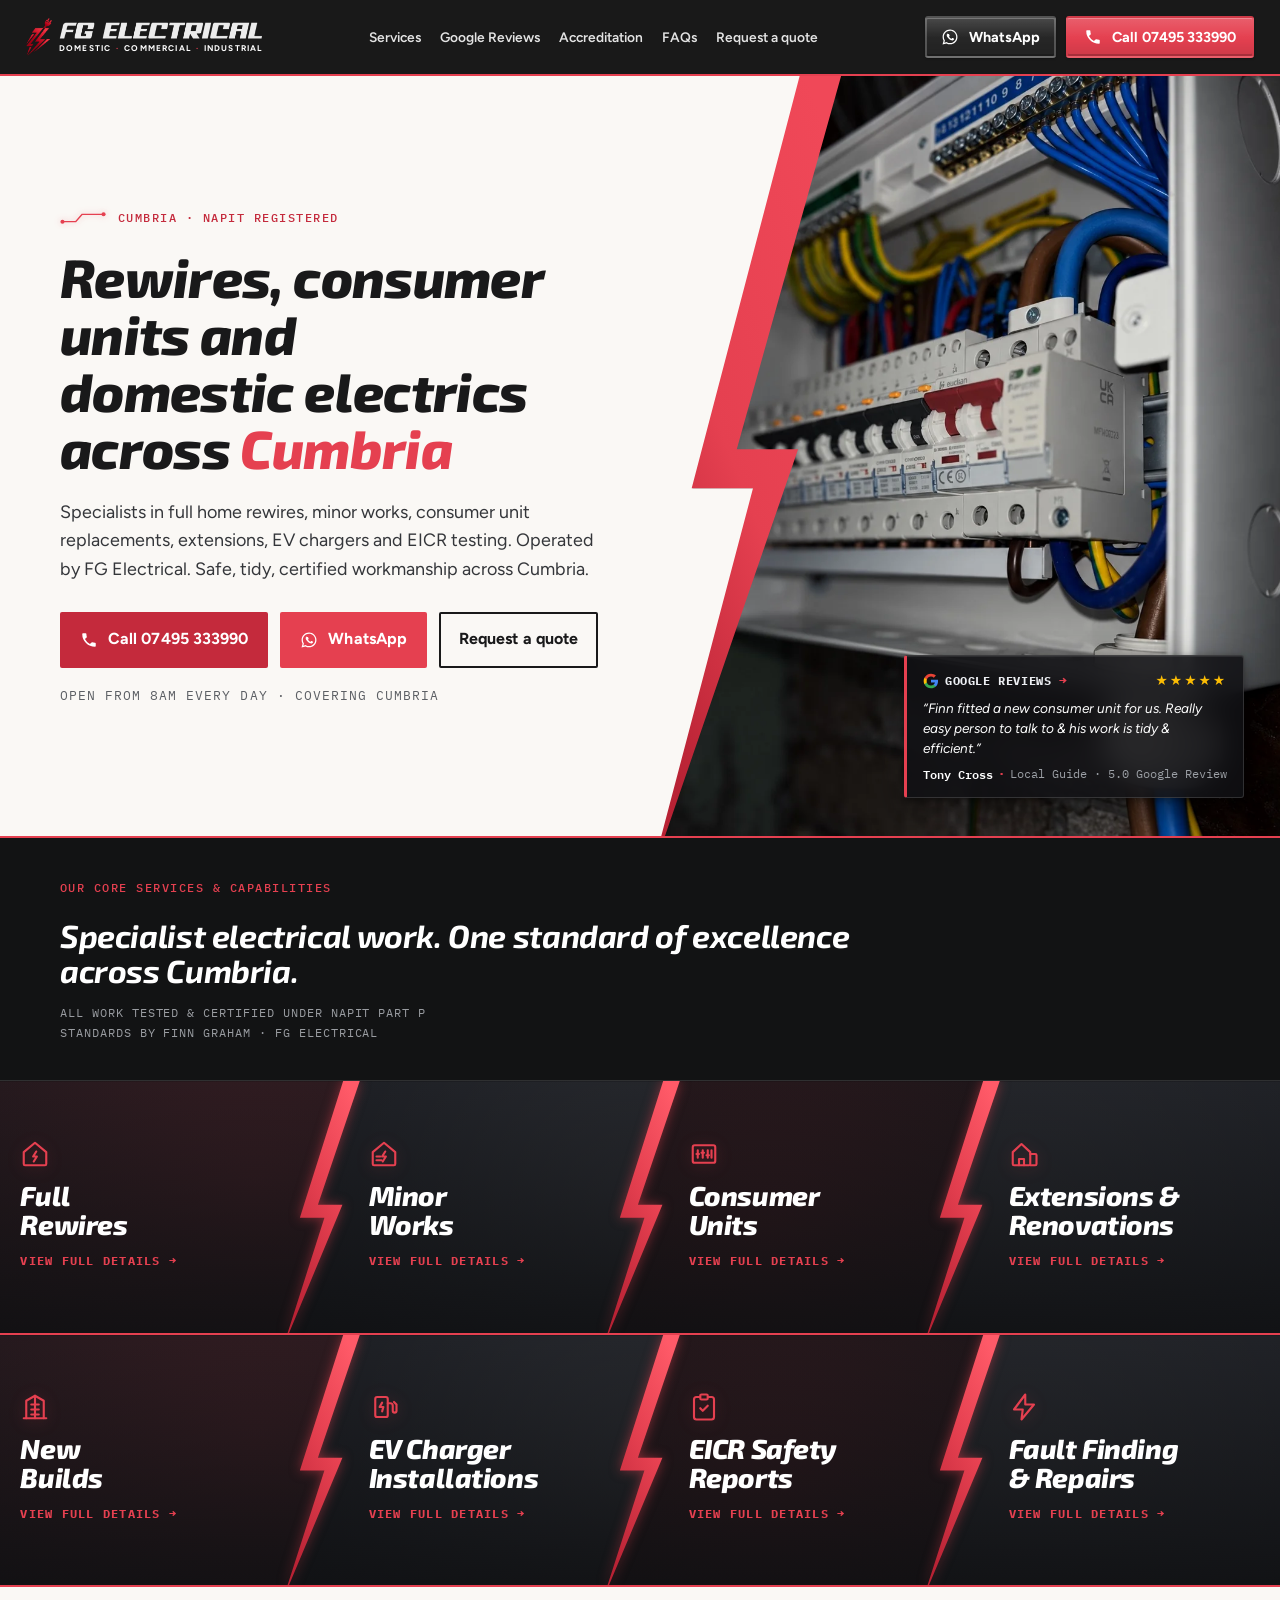
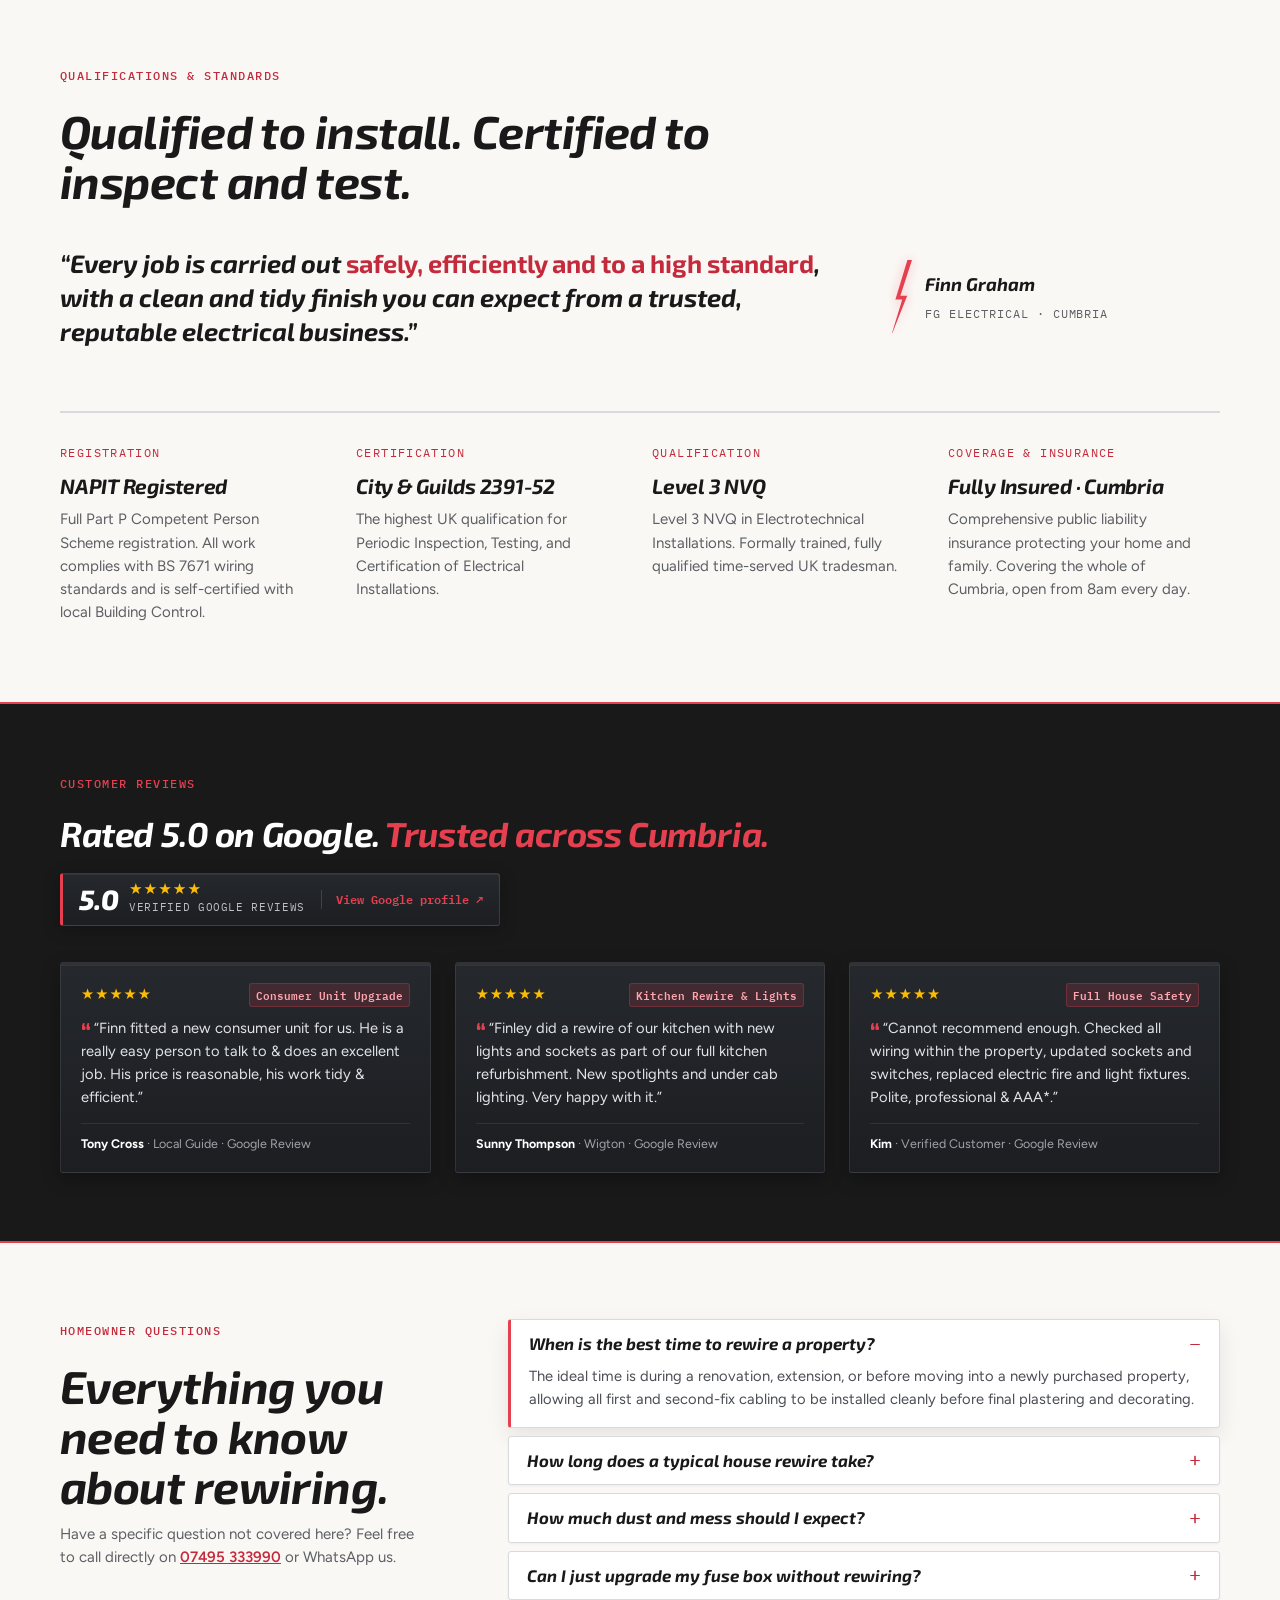
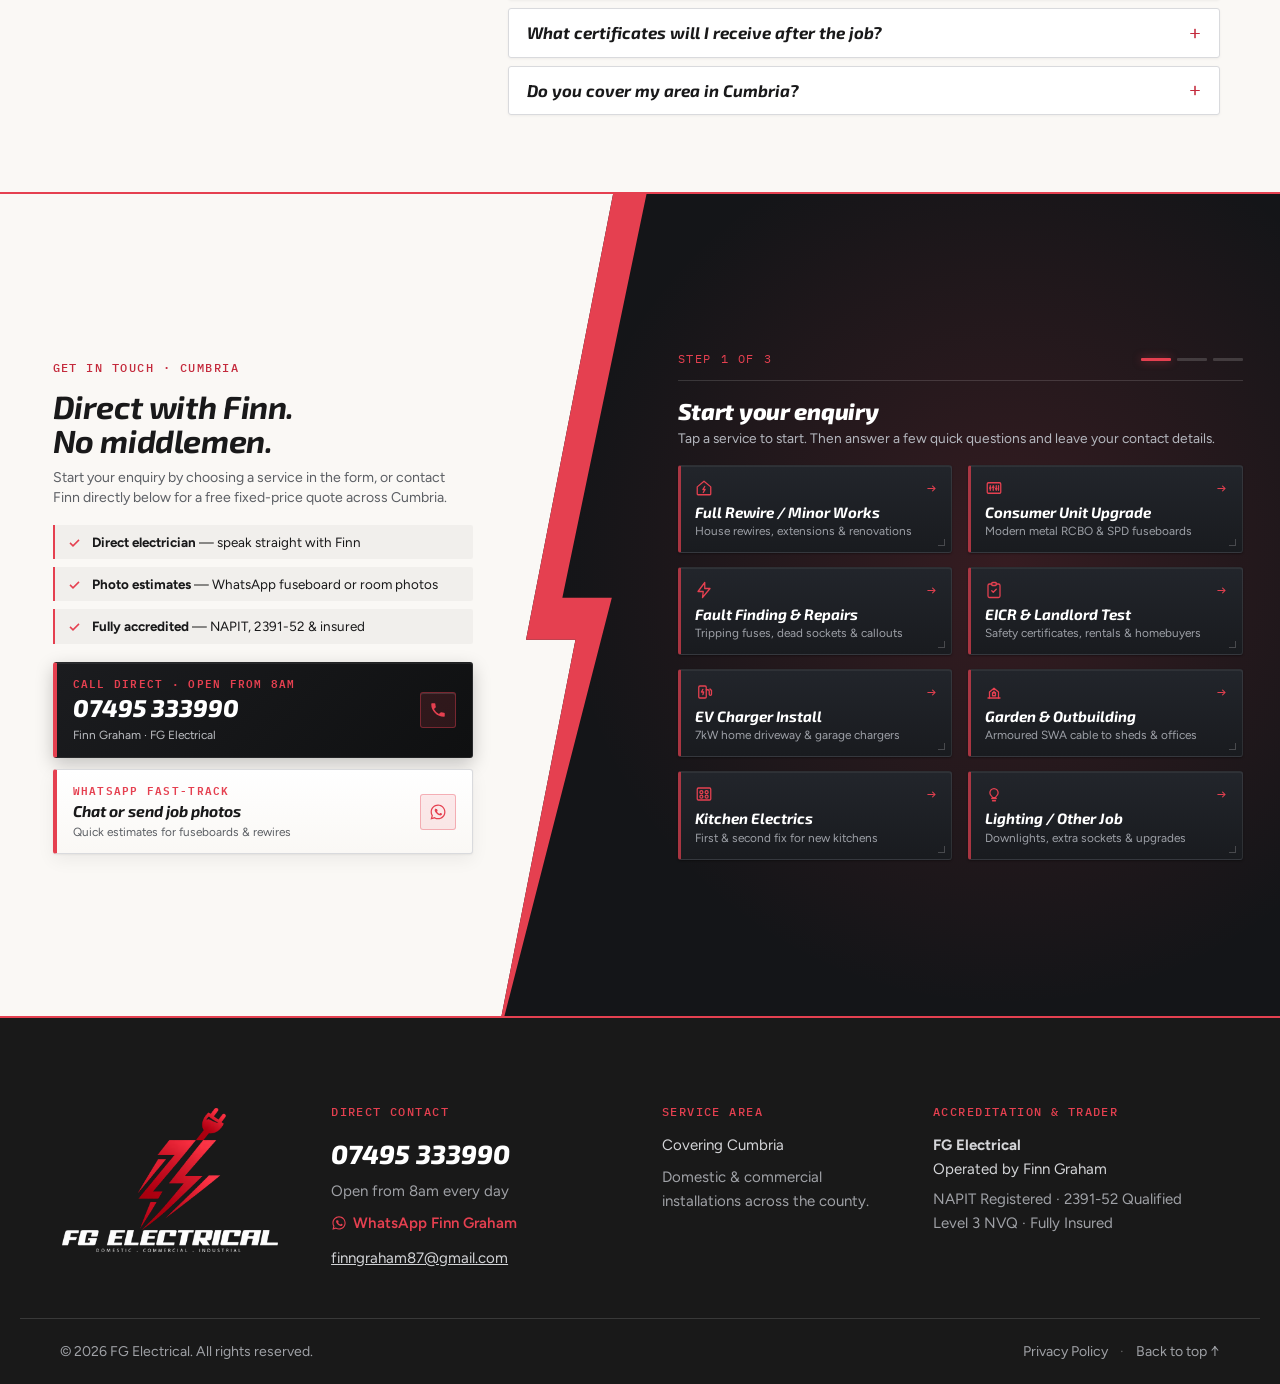
==== index.html @ 9d6f832f "Overhaul header placements: crop plug symbol dead space, fix responsive overrides, center nav, and b" ====
<!doctype html>
<html lang="en-GB">
<head>
  <meta charset="utf-8">
  <meta name="viewport" content="width=device-width, initial-scale=1">
  <title>Cumbria Rewires | Specialist Domestic Rewires & Consumer Units across Cumbria</title>
  <meta name="description" content="NAPIT registered, 2391-52 qualified rewires, consumer unit replacements, extensions, EV chargers and EICRs across Cumbria. Call 07495 333990.">
  <meta name="theme-color" content="#191919">
  <link rel="canonical" href="https://fg-electrical.co.uk/">

  <!-- Favicon -->
  <link rel="icon" type="image/svg+xml" href="assets/favicon.svg">
  <link rel="icon" type="image/png" sizes="32x32" href="assets/favicon-32x32.png">
  <link rel="apple-touch-icon" sizes="192x192" href="assets/apple-touch-icon.png">

  <!-- Open Graph / WhatsApp / Facebook -->
  <meta property="og:type" content="website">
  <meta property="og:locale" content="en_GB">
  <meta property="og:site_name" content="Cumbria Rewires · FG Electrical">
  <meta property="og:title" content="Cumbria Rewires | Specialist Domestic Rewires &amp; Consumer Units">
  <meta property="og:description" content="NAPIT registered, 2391-52 qualified rewires, consumer unit replacements, extensions, EV chargers and EICRs across Cumbria. Call 07495 333990.">
  <meta property="og:url" content="https://fg-electrical.co.uk/">
  <meta property="og:image" content="https://fg-electrical.co.uk/assets/og-preview.png">
  <meta property="og:image:width" content="1200">
  <meta property="og:image:height" content="630">
  <meta property="og:image:alt" content="FG Electrical - Cumbria Rewires &amp; Consumer Unit Specialists">

  <!-- Twitter Card -->
  <meta name="twitter:card" content="summary_large_image">
  <meta name="twitter:title" content="Cumbria Rewires | Specialist Domestic Rewires &amp; Consumer Units">
  <meta name="twitter:description" content="NAPIT registered, 2391-52 qualified rewires, consumer unit replacements, extensions, EV chargers and EICRs across Cumbria. Call 07495 333990.">
  <meta name="twitter:image" content="https://fg-electrical.co.uk/assets/og-preview.png">

  <!-- Fonts & CSS -->
  <link rel="preconnect" href="https://fonts.googleapis.com">
  <link rel="preconnect" href="https://fonts.gstatic.com" crossorigin>
  <link href="https://fonts.googleapis.com/css2?family=Exo+2:ital,wght@1,600;1,700;1,800&family=Figtree:wght@400;500;600;700&family=IBM+Plex+Mono:wght@500;600;700&display=swap" rel="stylesheet">
  <link rel="stylesheet" href="styles.css?v=prod-4">

  <!-- Structured Data (Schema.org / JSON-LD) -->
  <script type="application/ld+json">
  {
    "@context": "https://schema.org",
    "@type": "Electrician",
    "name": "FG Electrical",
    "alternateName": "Cumbria Rewires",
    "description": "Specialist domestic house rewires, consumer unit replacements, extensions, EV chargers and EICR testing across Cumbria.",
    "url": "https://fg-electrical.co.uk/",
    "logo": "https://fg-electrical.co.uk/assets/fg-electrical-mark.png",
    "image": "https://fg-electrical.co.uk/assets/og-preview.png",
    "telephone": "+447495333990",
    "email": "finngraham87@gmail.com",
    "priceRange": "££",
    "areaServed": [
      { "@type": "AdministrativeArea", "name": "Cumbria" },
      { "@type": "City", "name": "Carlisle" },
      { "@type": "City", "name": "Penrith" },
      { "@type": "City", "name": "Workington" },
      { "@type": "City", "name": "Kendal" },
      { "@type": "City", "name": "Keswick" }
    ],
    "address": {
      "@type": "PostalAddress",
      "addressRegion": "Cumbria",
      "addressCountry": "GB"
    },
    "openingHoursSpecification": [
      {
        "@type": "OpeningHoursSpecification",
        "dayOfWeek": ["Monday", "Tuesday", "Wednesday", "Thursday", "Friday", "Saturday", "Sunday"],
        "opens": "08:00",
        "closes": "20:00"
      }
    ],
    "aggregateRating": {
      "@type": "AggregateRating",
      "ratingValue": "5.0",
      "reviewCount": "12",
      "bestRating": "5",
      "worstRating": "1"
    }
  }
  </script>

  <!-- Google tag (gtag.js) - GA4 ready: uncomment and replace G-XXXXXXXXXX when ready -->
  <!--
  <script async src="https://www.googletagmanager.com/gtag/js?id=G-XXXXXXXXXX"></script>
  <script>
    window.dataLayer = window.dataLayer || [];
    function gtag(){dataLayer.push(arguments);}
    gtag('js', new Date());
    gtag('config', 'G-XXXXXXXXXX');
  </script>
  -->
</head>
<body>
  <a class="skip" href="#main">Skip to content</a>

  <!-- Reusable SVG symbols -->
  <svg width="0" height="0" style="position:absolute" aria-hidden="true" focusable="false">
    <linearGradient id="trace-grad" x1="0.8" y1="0" x2="0.2" y2="1">
      <stop offset="0%" stop-color="#FF5A68"/>
      <stop offset="45%" stop-color="#E54050"/>
      <stop offset="100%" stop-color="#B82234"/>
    </linearGradient>
    <symbol id="trace" viewBox="0 0 56 16">
      <path d="M3 12.5H19L27 3.5H53" fill="none" stroke="currentColor" stroke-width="1.6" stroke-linejoin="round"/>
      <circle cx="3" cy="12.5" r="2.5" fill="currentColor"/>
      <circle cx="53" cy="3.5" r="2.5" fill="currentColor"/>
    </symbol>
    <symbol id="ico-phone" viewBox="0 0 24 24">
      <path d="M6.6 10.8a15.1 15.1 0 0 0 6.6 6.6l2.2-2.2a1 1 0 0 1 1-.25c1.1.37 2.3.57 3.6.57a1 1 0 0 1 1 1V20a1 1 0 0 1-1 1A17 17 0 0 1 3 4a1 1 0 0 1 1-1h3.5a1 1 0 0 1 1 1c0 1.25.2 2.45.57 3.57a1 1 0 0 1-.25 1.02l-2.22 2.2Z" fill="currentColor"/>
    </symbol>
    <symbol id="ico-wa" viewBox="0 0 24 24">
      <path d="M12.04 2C6.58 2 2.13 6.45 2.13 11.91C2.13 13.66 2.59 15.36 3.45 16.86L2.05 22L7.3 20.62C8.75 21.41 10.38 21.83 12.04 21.83C17.5 21.83 21.95 17.38 21.95 11.92C21.95 9.27 20.92 6.78 19.05 4.91C17.18 3.03 14.69 2 12.04 2M12.05 3.67C14.25 3.67 16.31 4.53 17.87 6.09C19.42 7.65 20.28 9.72 20.28 11.92C20.28 16.46 16.58 20.15 12.04 20.15C10.56 20.15 9.11 19.76 7.85 19L7.55 18.83L4.43 19.65L5.26 16.61L5.06 16.29C4.24 14.99 3.8 13.47 3.8 11.91C3.81 7.37 7.5 3.67 12.05 3.67M9.11 7.44C8.95 7.44 8.68 7.5 8.46 7.74C8.24 7.97 7.62 8.56 7.62 9.75C7.62 10.95 8.5 12.1 8.62 12.26C8.75 12.43 10.33 14.86 12.75 15.91C13.33 16.16 13.77 16.3 14.13 16.42C14.71 16.6 15.24 16.58 15.65 16.52C16.12 16.45 17.07 15.94 17.27 15.38C17.47 14.82 17.47 14.34 17.41 14.25C17.35 14.15 17.2 14.09 16.97 13.98C16.75 13.87 15.65 13.33 15.45 13.25C15.24 13.18 15.1 13.14 14.95 13.36C14.81 13.58 14.39 14.09 14.27 14.23C14.14 14.37 14.02 14.39 13.8 14.27C13.58 14.16 12.87 13.93 12.03 13.18C11.37 12.6 10.93 11.88 10.8 11.66C10.68 11.44 10.79 11.32 10.9 11.21C11 11.11 11.13 10.94 11.24 10.81C11.35 10.68 11.39 10.59 11.46 10.44C11.53 10.3 11.5 10.17 11.44 10.06C11.39 9.95 10.95 8.86 10.76 8.42C10.58 7.98 10.4 8.05 10.26 8.04C10.13 8.04 9.98 8.03 9.83 8.03C9.68 8.03 9.44 8.09 9.24 8.31" fill="currentColor"/>
    </symbol>
  </svg>

  <header class="site-header">
    <div class="wrap site-header__inner">
      <a class="brand" href="#top" aria-label="FG Electrical, back to top">
        <img class="brand__symbol" src="assets/fg-plug-symbol.png?v=179430" width="358" height="503" alt="" aria-hidden="true">
        <span class="brand__text">
          <span class="brand__mark"><img src="assets/fg-electrical-mark.png?v=179420" width="804" height="65" alt="FG Electrical"></span>
          <span class="brand__sub" aria-hidden="true">
            <span>DOMESTIC</span>
            <span class="brand__dot">&middot;</span>
            <span>COMMERCIAL</span>
            <span class="brand__dot">&middot;</span>
            <span>INDUSTRIAL</span>
          </span>
        </span>
      </a>
      <nav class="nav" aria-label="Main">
        <a href="#services">Services</a>
        <a href="reviews.html">Google Reviews</a>
        <a href="#accreditation">Accreditation</a>
        <a href="#faqs">FAQs</a>
        <a href="#quote">Request a quote</a>
      </nav>
      <div class="header-actions">
        <a class="btn btn--header-wa" href="https://wa.me/447495333990" target="_blank" rel="noopener" aria-label="Chat on WhatsApp">
          <svg class="ico" aria-hidden="true"><use href="#ico-wa"/></svg>
          <span>WhatsApp</span>
        </a>
        <a class="btn btn--red btn--header" href="tel:+447495333990">
          <svg class="ico" aria-hidden="true"><use href="#ico-phone"/></svg>
          <span><span class="btn__long">Call </span>07495 333990</span>
        </a>
      </div>
    </div>
  </header>

  <main id="main">
    <!-- HERO -->
    <section class="hero" id="top">
      <div class="wrap hero__inner">
        <div class="hero__copy">
          <p class="eyebrow"><svg class="trace" aria-hidden="true"><use href="#trace"/></svg>Cumbria &middot; NAPIT Registered</p>
          <h1>Rewires, consumer units and domestic electrics across <em>Cumbria</em></h1>
          <p class="lede">Specialists in full home rewires, minor works, consumer unit replacements, extensions, EV chargers and EICR testing. Operated by FG Electrical. Safe, tidy, certified workmanship across Cumbria.</p>
          <div class="hero__cta">
            <a class="btn btn--red btn--lg" href="tel:+447495333990">
              <svg class="ico" aria-hidden="true"><use href="#ico-phone"/></svg>
              Call 07495 333990
            </a>
            <a class="btn btn--wa btn--lg" href="https://wa.me/447495333990" target="_blank" rel="noopener">
              <svg class="ico" aria-hidden="true"><use href="#ico-wa"/></svg>
              WhatsApp
            </a>
            <a class="btn btn--line btn--lg" href="#quote">Request a quote</a>
          </div>
          <p class="hero__note">Open from 8am every day &middot; Covering Cumbria</p>
        </div>
      </div>
      <div class="hero__media hero__media--consumer-unit" aria-hidden="false">
        <picture>
          <source srcset="assets/fg-consumer-unit.webp" type="image/webp">
          <img src="assets/fg-consumer-unit.jpeg" width="1254" height="1254" alt="Close-up of a consumer unit with neatly routed wiring and protective devices" fetchpriority="high">
        </picture>
        <svg class="hero__bolt hero__bolt--v" viewBox="0 0 220 900" preserveAspectRatio="none" aria-hidden="true" focusable="false">
          <defs>
            <linearGradient id="bolt-v" x1="0.8" y1="0" x2="0.2" y2="1">
              <stop offset="0%" stop-color="#F04858"/>
              <stop offset="55%" stop-color="#E54050"/>
              <stop offset="100%" stop-color="#B82234"/>
            </linearGradient>
          </defs>
          <path fill="#FAF8F5" d="M0 0 H165 L45 488 H113 L11 900 H0 Z"/>
          <path fill="url(#bolt-v)" d="M164 0 H210 L94 442 H162 L14 900 H10 L112 488 H44 Z"/>
        </svg>
        <svg class="hero__bolt hero__bolt--h" viewBox="0 0 900 110" preserveAspectRatio="none" aria-hidden="true" focusable="false">
          <defs>
            <linearGradient id="bolt-h" x1="0" y1="0.5" x2="1" y2="0.5">
              <stop offset="0%" stop-color="#F04858"/>
              <stop offset="55%" stop-color="#E54050"/>
              <stop offset="100%" stop-color="#B82234"/>
            </linearGradient>
          </defs>
          <path fill="#FAF8F5" d="M0 0 H900 V11 L450 57 L468 23 L0 77 Z"/>
          <path fill="url(#bolt-h)" d="M0 76 L468 22 L450 56 L900 10 V14 L428 82 L446 48 L0 102 Z"/>
        </svg>

        <!-- Floating Google Review Trust Badge (Links to on-site Reviews page) -->
        <a class="hero-review-badge" href="reviews.html" aria-label="Read customer Google reviews for FG Electrical">
          <div class="hero-review-badge__top">
            <div class="hero-review-badge__brand">
              <svg class="hero-review-badge__glogo" viewBox="0 0 24 24" width="16" height="16" aria-hidden="true">
                <path d="M22.56 12.25c0-.78-.07-1.53-.2-2.25H12v4.26h5.92c-.26 1.37-1.04 2.53-2.21 3.31v2.77h3.57c2.08-1.92 3.28-4.74 3.28-8.09z" fill="#4285F4"/>
                <path d="M12 23c2.97 0 5.46-.98 7.28-2.66l-3.57-2.77c-.98.66-2.23 1.06-3.71 1.06-2.86 0-5.29-1.93-6.16-4.53H2.18v2.84C3.99 20.53 7.7 23 12 23z" fill="#34A853"/>
                <path d="M5.84 14.09c-.22-.66-.35-1.36-.35-2.09s.13-1.43.35-2.09V7.06H2.18C1.43 8.55 1 10.22 1 12s.43 3.45 1.18 4.94l2.85-2.22.81-.63z" fill="#FBBC05"/>
                <path d="M12 5.38c1.62 0 3.06.56 4.21 1.64l3.15-3.15C17.45 2.09 14.97 1 12 1 7.7 1 3.99 3.47 2.18 7.06l3.66 2.84c.87-2.6 3.3-4.52 6.16-4.52z" fill="#EA4335"/>
              </svg>
              <span>Google Reviews <span class="hero-review-badge__ext">&rarr;</span></span>
            </div>
            <div class="hero-review-badge__stars" aria-hidden="true">★★★★★</div>
          </div>
          <p class="hero-review-badge__quote">&ldquo;Finn fitted a new consumer unit for us. Really easy person to talk to &amp; his work is tidy &amp; efficient.&rdquo;</p>
          <div class="hero-review-badge__meta">
            <span class="hero-review-badge__name">Tony Cross</span>
            <span class="hero-review-badge__dot">&middot;</span>
            <span class="hero-review-badge__location">Local Guide &middot; 5.0 Google Review</span>
          </div>
        </a>
      </div>
    </section>

    <!-- SERVICES: FULL DESKTOP VIEWPORT WITH DIAGONAL PANELS -->
    <section class="services-viewport" id="services">
      <div class="services-viewport__bar">
        <div class="wrap services-viewport__bar-inner">
          <div class="services-viewport__copy">
            <p class="eyebrow eyebrow--dark"><svg class="trace" aria-hidden="true"><use href="#trace"/></svg>Our Core Services &amp; Capabilities</p>
            <h2>Specialist electrical work. One standard of excellence across Cumbria.</h2>
          </div>
          <p class="services-viewport__note">All work tested &amp; certified under NAPIT Part P standards by Finn Graham &middot; FG Electrical</p>
        </div>
      </div>

      <!-- ROW 1: 4 FULL-DESKTOP DIAGONAL PORTAL TILES -->
      <svg class="service-icon-library" aria-hidden="true" focusable="false" xmlns="http://www.w3.org/2000/svg">
        <symbol id="svc-rewire" viewBox="0 0 24 24"><path d="M3 10.5L12 3l9 7.5V20a1 1 0 0 1-1 1H4a1 1 0 0 1-1-1v-9.5z"/><path d="M13 10l-2.5 4h3L11 18"/></symbol>
        <symbol id="svc-partial" viewBox="0 0 24 24"><path d="M3 10.5L12 3l9 7.5V20a1 1 0 0 1-1 1H4a1 1 0 0 1-1-1v-9.5z"/><path d="M13 10l-2.5 4h3L11 18"/><path d="M6 14h3M6 17h4"/></symbol>
        <symbol id="svc-unit" viewBox="0 0 24 24"><rect x="3" y="5" width="18" height="14" rx="1.5"/><path d="M7 9v6M11 9v6M15 9v6M18 9v6"/><path d="M6 12h2M10 11h2M14 13h2"/></symbol>
        <symbol id="svc-renovation" viewBox="0 0 24 24"><path d="M3 10.5L10 4l7 6.5V20a1 1 0 0 1-1 1H4a1 1 0 0 1-1-1v-9.5z"/><path d="M17 12h4a1 1 0 0 1 1 1v7a1 1 0 0 1-1 1h-4"/><path d="M8 21v-5h4v5"/></symbol>
        <symbol id="svc-build" viewBox="0 0 24 24"><path d="M3 21h18"/><path d="M5 21V7l7-4 7 4v14"/><path d="M9 10h6M9 14h6M9 18h6"/><path d="M12 3v18"/></symbol>
        <symbol id="svc-ev" viewBox="0 0 24 24"><rect x="5" y="4" width="10" height="16" rx="1.5"/><path d="M15 9h2a2 2 0 0 1 2 2v4a1.5 1.5 0 0 0 3 0v-5l-2-2"/><path d="M10.5 8.5L8.5 12h3l-1 3.5"/></symbol>
        <symbol id="svc-eicr" viewBox="0 0 24 24"><path d="M9 4H6a2 2 0 0 0-2 2v14a2 2 0 0 0 2 2h12a2 2 0 0 0 2-2V6a2 2 0 0 0-2-2h-3"/><rect x="9" y="2" width="6" height="4" rx="1"/><path d="M9 13l2 2 4-4"/></symbol>
        <symbol id="svc-fault" viewBox="0 0 24 24"><path d="M13 2L4 14h7l-1 8 10-12h-7l0-8z"/></symbol>
      </svg>
      <div class="diagonal-deck">
        <!-- Tile 1: Full Rewires -->
        <a class="diag-tile diag-tile--1" href="full-rewires.html" aria-label="Full Rewires — view full page">
          <div class="diag-tile__bg"></div>
          <div class="diag-tile__overlay"></div>
          <div class="diag-tile__inner">
            <div class="diag-tile__content">
              <svg class="diag-tile__icon" aria-hidden="true"><use href="#svc-rewire"/></svg>
              <h3>Full<br>Rewires</h3>
              <span class="diag-tile__cta">View full details <span class="diag-tile__arrow">&rarr;</span></span>
            </div>
          </div>
        </a>

        <!-- Tile 2: Minor Works -->
        <a class="diag-tile diag-tile--2" href="partial-rewires.html" aria-label="Minor Works — view full page">
          <div class="diag-tile__bg"></div>
          <div class="diag-tile__overlay"></div>
          <div class="diag-tile__inner">
            <div class="diag-tile__content">
              <svg class="diag-tile__icon" aria-hidden="true"><use href="#svc-partial"/></svg>
              <h3>Minor<br>Works</h3>
              <span class="diag-tile__cta">View full details <span class="diag-tile__arrow">&rarr;</span></span>
            </div>
          </div>
        </a>

        <!-- Tile 3: Consumer Units -->
        <a class="diag-tile diag-tile--3" href="consumer-units.html" aria-label="Consumer Unit Upgrades — view full page">
          <div class="diag-tile__bg"></div>
          <div class="diag-tile__overlay"></div>
          <div class="diag-tile__inner">
            <div class="diag-tile__content">
              <svg class="diag-tile__icon" aria-hidden="true"><use href="#svc-unit"/></svg>
              <h3>Consumer<br>Units</h3>
              <span class="diag-tile__cta">View full details <span class="diag-tile__arrow">&rarr;</span></span>
            </div>
          </div>
        </a>

        <!-- Tile 4: Extensions & Renovations -->
        <a class="diag-tile diag-tile--4" href="extensions-renovations.html" aria-label="Extensions & Renovations — view full page">
          <div class="diag-tile__bg"></div>
          <div class="diag-tile__overlay"></div>
          <div class="diag-tile__inner">
            <div class="diag-tile__content">
              <svg class="diag-tile__icon" aria-hidden="true"><use href="#svc-renovation"/></svg>
              <h3>Extensions &amp;<br>Renovations</h3>
              <span class="diag-tile__cta">View full details <span class="diag-tile__arrow">&rarr;</span></span>
            </div>
          </div>
        </a>

        <!-- 3 Hero-Matched Lightning Bolt Dividers (at 25%, 50%, 75%) -->
        <div class="diag-seam diag-seam--1" aria-hidden="true">
          <svg class="diag-seam__svg" viewBox="0 0 220 900" preserveAspectRatio="none">
            <defs>
              <linearGradient id="bolt-deck-1" x1="0.8" y1="0" x2="0.2" y2="1">
                <stop offset="0%" stop-color="#FF5A68"/>
                <stop offset="45%" stop-color="#E54050"/>
                <stop offset="100%" stop-color="#B82234"/>
              </linearGradient>
              <linearGradient id="bolt-deck-2" x1="0.8" y1="0" x2="0.2" y2="1">
                <stop offset="0%" stop-color="#FF5A68"/>
                <stop offset="45%" stop-color="#E54050"/>
                <stop offset="100%" stop-color="#B82234"/>
              </linearGradient>
            </defs>
            <path fill="url(#bolt-deck-1)" d="M164 0 H210 L94 442 H162 L14 900 H10 L112 488 H44 Z"/>
          </svg>
        </div>

        <div class="diag-seam diag-seam--2" aria-hidden="true">
          <svg class="diag-seam__svg" viewBox="0 0 220 900" preserveAspectRatio="none">
            <path fill="url(#bolt-deck-2)" d="M164 0 H210 L94 442 H162 L14 900 H10 L112 488 H44 Z"/>
          </svg>
        </div>

        <div class="diag-seam diag-seam--3" aria-hidden="true">
          <svg class="diag-seam__svg" viewBox="0 0 220 900" preserveAspectRatio="none">
            <path fill="url(#bolt-deck-1)" d="M164 0 H210 L94 442 H162 L14 900 H10 L112 488 H44 Z"/>
          </svg>
        </div>
      </div>

      <!-- ROW 2: 4 FULL-DESKTOP DIAGONAL PORTAL TILES -->
      <div class="diagonal-deck diagonal-deck--row">
        <!-- Tile 5: New Builds -->
        <a class="diag-tile diag-tile--1" href="new-builds.html" aria-label="New Builds — view full page">
          <div class="diag-tile__bg"></div>
          <div class="diag-tile__overlay"></div>
          <div class="diag-tile__inner">
            <div class="diag-tile__content">
              <svg class="diag-tile__icon" aria-hidden="true"><use href="#svc-build"/></svg>
              <h3>New<br>Builds</h3>
              <span class="diag-tile__cta">View full details <span class="diag-tile__arrow">&rarr;</span></span>
            </div>
          </div>
        </a>

        <!-- Tile 6: EV Charger Installations -->
        <a class="diag-tile diag-tile--2" href="ev-installations.html" aria-label="EV Charger Installations — view full page">
          <div class="diag-tile__bg"></div>
          <div class="diag-tile__overlay"></div>
          <div class="diag-tile__inner">
            <div class="diag-tile__content">
              <svg class="diag-tile__icon" aria-hidden="true"><use href="#svc-ev"/></svg>
              <h3>EV Charger<br>Installations</h3>
              <span class="diag-tile__cta">View full details <span class="diag-tile__arrow">&rarr;</span></span>
            </div>
          </div>
        </a>

        <!-- Tile 7: EICR Safety Reports -->
        <a class="diag-tile diag-tile--3" href="eicr-reports.html" aria-label="EICR Safety Reports — view full page">
          <div class="diag-tile__bg"></div>
          <div class="diag-tile__overlay"></div>
          <div class="diag-tile__inner">
            <div class="diag-tile__content">
              <svg class="diag-tile__icon" aria-hidden="true"><use href="#svc-eicr"/></svg>
              <h3>EICR Safety<br>Reports</h3>
              <span class="diag-tile__cta">View full details <span class="diag-tile__arrow">&rarr;</span></span>
            </div>
          </div>
        </a>

        <!-- Tile 8: Fault Finding & Repairs -->
        <a class="diag-tile diag-tile--4" href="fault-finding.html" aria-label="Fault Finding & Repairs — view full page">
          <div class="diag-tile__bg"></div>
          <div class="diag-tile__overlay"></div>
          <div class="diag-tile__inner">
            <div class="diag-tile__content">
              <svg class="diag-tile__icon" aria-hidden="true"><use href="#svc-fault"/></svg>
              <h3>Fault Finding<br>&amp; Repairs</h3>
              <span class="diag-tile__cta">View full details <span class="diag-tile__arrow">&rarr;</span></span>
            </div>
          </div>
        </a>

        <!-- 3 Hero-Matched Lightning Bolt Dividers (at 25%, 50%, 75%) -->
        <div class="diag-seam diag-seam--1" aria-hidden="true">
          <svg class="diag-seam__svg" viewBox="0 0 220 900" preserveAspectRatio="none">
            <path fill="url(#bolt-deck-1)" d="M164 0 H210 L94 442 H162 L14 900 H10 L112 488 H44 Z"/>
          </svg>
        </div>

        <div class="diag-seam diag-seam--2" aria-hidden="true">
          <svg class="diag-seam__svg" viewBox="0 0 220 900" preserveAspectRatio="none">
            <path fill="url(#bolt-deck-2)" d="M164 0 H210 L94 442 H162 L14 900 H10 L112 488 H44 Z"/>
          </svg>
        </div>

        <div class="diag-seam diag-seam--3" aria-hidden="true">
          <svg class="diag-seam__svg" viewBox="0 0 220 900" preserveAspectRatio="none">
            <path fill="url(#bolt-deck-1)" d="M164 0 H210 L94 442 H162 L14 900 H10 L112 488 H44 Z"/>
          </svg>
        </div>
      </div>
    </section>

    <!-- STANDARDS, ACCREDITATION & QUALIFICATIONS -->
    <section class="trust" id="accreditation">
      <div class="wrap">
        <div class="trust__head">
          <p class="eyebrow"><svg class="trace" aria-hidden="true"><use href="#trace"/></svg>Qualifications &amp; Standards</p>
          <h2>Qualified to install. Certified to inspect and test.</h2>
        </div>

        <div class="promise__inner" style="margin-top: clamp(28px, 3.5vw, 40px); padding-bottom: 0;">
          <div class="promise__quote">
            &ldquo;Every job is carried out <em>safely, efficiently and to a high standard</em>, with a clean and tidy finish you can expect from a trusted, reputable electrical business.&rdquo;
          </div>
          <div class="promise__meta">
            <svg class="promise__bolt" viewBox="0 0 220 900" preserveAspectRatio="none" aria-hidden="true">
              <path fill="#E54050" d="M164 0 H210 L94 442 H162 L14 900 H10 L112 488 H44 Z"/>
            </svg>
            <div class="promise__author">Finn Graham</div>
            <div class="promise__role">FG Electrical &middot; Cumbria</div>
          </div>
        </div>

        <ul class="trust__row">
          <li>
            <span class="trust__tag">Registration</span>
            <h3>NAPIT Registered</h3>
            <p>Full Part P Competent Person Scheme registration. All work complies with BS 7671 wiring standards and is self-certified with local Building Control.</p>
          </li>
          <li>
            <span class="trust__tag">Certification</span>
            <h3>City &amp; Guilds 2391-52</h3>
            <p>The highest UK qualification for Periodic Inspection, Testing, and Certification of Electrical Installations.</p>
          </li>
          <li>
            <span class="trust__tag">Qualification</span>
            <h3>Level 3 NVQ</h3>
            <p>Level 3 NVQ in Electrotechnical Installations. Formally trained, fully qualified time-served UK tradesman.</p>
          </li>
          <li>
            <span class="trust__tag">Coverage &amp; Insurance</span>
            <h3>Fully Insured &middot; Cumbria</h3>
            <p>Comprehensive public liability insurance protecting your home and family. Covering the whole of Cumbria, open from 8am every day.</p>
          </li>
        </ul>
      </div>
    </section>

    <!-- COMPACT REVIEWS SECTION (Dense & Punchy) -->
    <section class="reviews-compact" id="reviews">
      <div class="wrap">
        <div class="reviews-compact__header">
          <div>
            <p class="eyebrow eyebrow--dark"><svg class="trace" aria-hidden="true"><use href="#trace"/></svg>Customer Reviews</p>
            <h2>Rated 5.0 on Google. <em>Trusted across Cumbria.</em></h2>
          </div>
          <div class="reviews-compact__badge">
            <div class="reviews-compact__score">
              <span class="reviews-compact__num">5.0</span>
              <div>
                <div class="reviews-compact__stars" aria-label="Rated 5.0 out of 5 stars">★★★★★</div>
                <div class="reviews-compact__label">Verified Google Reviews</div>
              </div>
            </div>
            <a class="reviews-compact__link" href="https://share.google/CqtVFNofTgziPxNc1" target="_blank" rel="noopener noreferrer">
              <span>View Google profile &nearr;</span>
            </a>
          </div>
        </div>

        <div class="reviews-compact__grid">
          <!-- Card 1 -->
          <article class="review-mini">
            <div class="review-mini__top">
              <span class="review-mini__stars">★★★★★</span>
              <span class="review-mini__tag">Consumer Unit Upgrade</span>
            </div>
            <p class="review-mini__quote">&ldquo;Finn fitted a new consumer unit for us. He is a really easy person to talk to &amp; does an excellent job. His price is reasonable, his work tidy &amp; efficient.&rdquo;</p>
            <div class="review-mini__author">
              <strong>Tony Cross</strong> &middot; <span>Local Guide &middot; Google Review</span>
            </div>
          </article>

          <!-- Card 2 -->
          <article class="review-mini">
            <div class="review-mini__top">
              <span class="review-mini__stars">★★★★★</span>
              <span class="review-mini__tag">Kitchen Rewire &amp; Lights</span>
            </div>
            <p class="review-mini__quote">&ldquo;Finley did a rewire of our kitchen with new lights and sockets as part of our full kitchen refurbishment. New spotlights and under cab lighting. Very happy with it.&rdquo;</p>
            <div class="review-mini__author">
              <strong>Sunny Thompson</strong> &middot; <span>Wigton &middot; Google Review</span>
            </div>
          </article>

          <!-- Card 3 -->
          <article class="review-mini">
            <div class="review-mini__top">
              <span class="review-mini__stars">★★★★★</span>
              <span class="review-mini__tag">Full House Safety</span>
            </div>
            <p class="review-mini__quote">&ldquo;Cannot recommend enough. Checked all wiring within the property, updated sockets and switches, replaced electric fire and light fixtures. Polite, professional &amp; AAA*.&rdquo;</p>
            <div class="review-mini__author">
              <strong>Kim</strong> &middot; <span>Verified Customer &middot; Google Review</span>
            </div>
          </article>
        </div>
      </div>
    </section>

    <!-- FAQS -->
    <section class="faqs" id="faqs">
      <div class="wrap faqs__grid">
        <div class="faqs__head">
          <p class="eyebrow"><svg class="trace" aria-hidden="true"><use href="#trace"/></svg>Homeowner Questions</p>
          <h2>Everything you need to know about rewiring.</h2>
          <p class="muted">Have a specific question not covered here? Feel free to call directly on <a href="tel:+447495333990" style="color:var(--red-deep);font-weight:600;">07495 333990</a> or WhatsApp us.</p>
        </div>

        <div class="faq-list">
          <details class="faq-item" name="homeowner-faq" open>
            <summary>When is the best time to rewire a property?</summary>
            <p>The ideal time is during a renovation, extension, or before moving into a newly purchased property, allowing all first and second-fix cabling to be installed cleanly before final plastering and decorating.</p>
          </details>

          <details class="faq-item" name="homeowner-faq">
            <summary>How long does a typical house rewire take?</summary>
            <p>A typical 2 to 3-bedroom house rewire takes between 3 to 7 working days, depending on property size, cable access, and wall construction (e.g. brick, lathe and plaster, or studwork).</p>
          </details>

          <details class="faq-item" name="homeowner-faq">
            <summary>How much dust and mess should I expect?</summary>
            <p>Chasing channels into walls and lifting floorboards does create dust, but we take extensive measures to minimise it: we lay protective floor coverings, use dust-extracted chasers, and tidy and vacuum the work areas at the end of every day.</p>
          </details>

          <details class="faq-item" name="homeowner-faq">
            <summary>Can I just upgrade my fuse box without rewiring?</summary>
            <p>Yes, in many cases. If your cables are modern PVC wiring in sound condition, upgrading to a modern RCBO consumer unit with surge protection provides significant safety improvements without requiring a full rewire. We carry out pre-installation tests to verify circuit health before proceeding.</p>
          </details>

          <details class="faq-item" name="homeowner-faq">
            <summary>What certificates will I receive after the job?</summary>
            <p>Upon completion, you will receive an official Electrical Installation Certificate (EIC) along with Building Regulations compliance documentation issued through NAPIT.</p>
          </details>

          <details class="faq-item" name="homeowner-faq">
            <summary>Do you cover my area in Cumbria?</summary>
            <p>Yes, we cover domestic properties across the whole of Cumbria. Open from 8am every day.</p>
          </details>
        </div>
      </div>
    </section>

    <!-- QUOTE -->
    <section class="quote" id="quote">
      <div class="quote__backdrop" aria-hidden="true">
        <svg class="quote__bolt" viewBox="0 0 220 900" preserveAspectRatio="none">
          <path d="M0 0 H164 L44 488 H112 L10 900 H0 Z" fill="#FAF8F5"/>
          <path d="M164 0 H210 L94 442 H162 L14 900 H10 L112 488 H44 Z" fill="#E54050"/>
        </svg>
      </div>
      <div class="wrap quote__grid">
        <div class="quote__intro">
          <p class="eyebrow"><svg class="trace" aria-hidden="true"><use href="#trace"/></svg>Get in Touch &middot; Cumbria</p>
          <h2>Direct with Finn.<br>No middlemen.</h2>
          <p class="muted">Start your enquiry by choosing a service in the form, or contact Finn directly below for a free fixed-price quote across Cumbria.</p>

          <ul class="quote__guarantees">
            <li>
              <svg class="quote__guarantee-ico" viewBox="0 0 20 20" fill="none" stroke="currentColor" stroke-width="2" aria-hidden="true"><path d="M4 10.5l4 4 8-8"/></svg>
              <span><strong>Direct electrician</strong> &mdash; speak straight with Finn</span>
            </li>
            <li>
              <svg class="quote__guarantee-ico" viewBox="0 0 20 20" fill="none" stroke="currentColor" stroke-width="2" aria-hidden="true"><path d="M4 10.5l4 4 8-8"/></svg>
              <span><strong>Photo estimates</strong> &mdash; WhatsApp fuseboard or room photos</span>
            </li>
            <li>
              <svg class="quote__guarantee-ico" viewBox="0 0 20 20" fill="none" stroke="currentColor" stroke-width="2" aria-hidden="true"><path d="M4 10.5l4 4 8-8"/></svg>
              <span><strong>Fully accredited</strong> &mdash; NAPIT, 2391-52 &amp; insured</span>
            </li>
          </ul>

          <div class="quote__actions">
            <a class="quote__call" href="tel:+447495333990">
              <div class="quote__call-text">
                <span class="quote__call-k">Call Direct &middot; Open from 8am</span>
                <span class="quote__call-n">07495 333990</span>
                <span class="quote__call-s">Finn Graham &middot; FG Electrical</span>
              </div>
              <span class="quote__card-badge" aria-hidden="true">
                <svg class="ico" viewBox="0 0 24 24"><path d="M6.6 10.8a15.1 15.1 0 0 0 6.6 6.6l2.2-2.2a1 1 0 0 1 1-.25c1.1.37 2.3.57 3.6.57a1 1 0 0 1 1 1V20a1 1 0 0 1-1 1A17 17 0 0 1 3 4a1 1 0 0 1 1-1h3.5a1 1 0 0 1 1 1c0 1.25.2 2.45.57 3.57a1 1 0 0 1-.25 1.02l-2.22 2.2Z" fill="currentColor"/></svg>
              </span>
            </a>

            <a class="quote__wa" href="https://wa.me/447495333990" target="_blank" rel="noopener">
              <div class="quote__wa-text">
                <span class="quote__wa-k">WhatsApp Fast-Track</span>
                <span class="quote__wa-title">Chat or send job photos</span>
                <span class="quote__wa-sub">Quick estimates for fuseboards &amp; rewires</span>
              </div>
              <span class="quote__card-badge quote__card-badge--wa" aria-hidden="true">
                <svg class="ico" viewBox="0 0 24 24"><path d="M12.04 2C6.58 2 2.13 6.45 2.13 11.91C2.13 13.66 2.59 15.36 3.45 16.86L2.05 22L7.3 20.62C8.75 21.41 10.38 21.83 12.04 21.83C17.5 21.83 21.95 17.38 21.95 11.92C21.95 9.27 20.92 6.78 19.05 4.91C17.18 3.03 14.69 2 12.04 2M12.05 3.67C14.25 3.67 16.31 4.53 17.87 6.09C19.42 7.65 20.28 9.72 20.28 11.92C20.28 16.46 16.58 20.15 12.04 20.15C10.56 20.15 9.11 19.76 7.85 19L7.55 18.83L4.43 19.65L5.26 16.61L5.06 16.29C4.24 14.99 3.8 13.47 3.8 11.91C3.81 7.37 7.5 3.67 12.05 3.67M9.11 7.44C8.95 7.44 8.68 7.5 8.46 7.74C8.24 7.97 7.62 8.56 7.62 9.75C7.62 10.95 8.5 12.1 8.62 12.26C8.75 12.43 10.33 14.86 12.75 15.91C13.33 16.16 13.77 16.3 14.13 16.42C14.71 16.6 15.24 16.58 15.65 16.52C16.12 16.45 17.07 15.94 17.27 15.38C17.47 14.82 17.47 14.34 17.41 14.25C17.35 14.15 17.2 14.09 16.97 13.98C16.75 13.87 15.65 13.33 15.45 13.25C15.24 13.18 15.1 13.14 14.95 13.36C14.81 13.58 14.39 14.09 14.27 14.23C14.14 14.37 14.02 14.39 13.8 14.27C13.58 14.16 12.87 13.93 12.03 13.18C11.37 12.6 10.93 11.88 10.8 11.66C10.68 11.44 10.79 11.32 10.9 11.21C11 11.11 11.13 10.94 11.24 10.81C11.35 10.68 11.39 10.59 11.46 10.44C11.53 10.3 11.5 10.17 11.44 10.06C11.39 9.95 10.95 8.86 10.76 8.42C10.58 7.98 10.4 8.05 10.26 8.04C10.13 8.04 9.98 8.03 9.83 8.03C9.68 8.03 9.44 8.09 9.24 8.31" fill="currentColor"/></svg>
              </span>
            </a>
          </div>
        </div>

        <form class="form" id="quote-form" novalidate>
          <div class="field">
            <label for="name">Your Name</label>
            <input id="name" name="name" type="text" autocomplete="name" placeholder="e.g. Sarah Bell" required>
          </div>
          <div class="field-row">
            <div class="field">
              <label for="phone">Phone number</label>
              <input id="phone" name="phone" type="tel" inputmode="tel" autocomplete="tel" placeholder="07xxx xxxxxx" required>
            </div>
            <div class="field">
              <label for="postcode">Postcode / Area in Cumbria</label>
              <input id="postcode" name="postcode" type="text" autocomplete="postal-code" autocapitalize="characters" placeholder="e.g. CA1" required>
            </div>
          </div>
          <div class="field">
            <label for="service">Service needed</label>
            <select id="service" name="service" required>
              <option value="" selected disabled>Choose a service</option>
              <option>Full rewire</option>
              <option>Minor works</option>
              <option>Consumer unit replacement</option>
              <option>Extension / renovation</option>
              <option>New build</option>
              <option>EV installation</option>
              <option>EICR report</option>
              <option>Fault finding</option>
              <option>Not sure yet</option>
            </select>
          </div>
          <div class="field">
            <label for="message">Property details or notes</label>
            <textarea id="message" name="message" rows="4" placeholder="Tell us about the property (number of bedrooms, age of home, or what you're looking to achieve)..."></textarea>
          </div>
          <button class="btn btn--red btn--lg btn--block" type="submit">Send quote enquiry</button>
          <p class="form__status" id="form-status" role="status" aria-live="polite"></p>
        </form>
      </div>
    </section>
  </main>

  <footer class="footer">
    <div class="wrap footer__grid">
      <div class="footer__brand">
        <img class="footer__logo" src="assets/fg-electrical-stacked.png?v=179420" width="1416" height="955" alt="FG Electrical — Domestic · Commercial · Industrial" loading="lazy">
      </div>
      <div>
        <h2 class="footer__h">Direct Contact</h2>
        <p><a class="footer__phone" href="tel:+447495333990">07495 333990</a></p>
        <p class="footer__sub">Open from 8am every day</p>
        <p><a class="footer__wa-link" href="https://wa.me/447495333990" target="_blank" rel="noopener">
          <svg class="ico" style="width:16px;height:16px;" aria-hidden="true"><use href="#ico-wa"/></svg>
          WhatsApp Finn Graham
        </a></p>
        <p style="margin-top:8px;"><a href="mailto:finngraham87@gmail.com" style="color:#D4D5D8;text-decoration:underline;">finngraham87@gmail.com</a></p>
      </div>
      <div>
        <h2 class="footer__h">Service Area</h2>
        <p>Covering Cumbria</p>
        <p class="footer__sub" style="margin-top:8px;">Domestic &amp; commercial installations across the county.</p>
      </div>
      <div>
        <h2 class="footer__h">Accreditation &amp; Trader</h2>
        <p><strong>FG Electrical</strong><br>Operated by Finn Graham</p>
        <p class="footer__sub" style="margin-top:6px;">NAPIT Registered &middot; 2391-52 Qualified<br>Level 3 NVQ &middot; Fully Insured</p>
      </div>
    </div>
    <div class="wrap footer__base">
      <span class="footer__copy">&copy; 2026 FG Electrical. All rights reserved.</span>
      <div class="footer__base-links">
        <a href="privacy.html" class="footer__link" data-privacy-open>Privacy Policy</a>
        <span class="footer__sep" aria-hidden="true">&middot;</span>
        <a href="#top" class="footer__link">Back to top &uarr;</a>
      </div>
    </div>
  </footer>

  <dialog id="privacy-modal" class="privacy-modal" aria-labelledby="privacy-modal-title">
    <div class="privacy-modal__card">
      <div class="privacy-modal__head">
        <h3 id="privacy-modal-title">Privacy Policy</h3>
        <button type="button" class="privacy-modal__close" data-privacy-close aria-label="Close privacy notice">&times;</button>
      </div>
      <div class="privacy-modal__body">
        <p><strong>FG Electrical</strong> is committed to protecting your privacy.</p>
        <p>Customer enquiry details provided via phone, WhatsApp, email, or our quote forms are used solely to reply to requests, provide estimates, and fulfill booked electrical services.</p>
        <p>We never share, rent, or sell your personal information with third parties for marketing purposes.</p>
        <p style="margin-top:14px;"><a href="privacy.html" style="color:var(--red);text-decoration:underline;font-weight:600;">Read full Privacy Policy &rarr;</a></p>
      </div>
    </div>
  </dialog>

  <!-- Floating quick-contact buttons, mobile only -->
  <nav class="dock" aria-label="Quick contact">
    <a class="btn btn--red" href="tel:+447495333990" aria-label="Call Finn on 07495 333990" title="Call Finn">
      <svg class="ico" aria-hidden="true"><use href="#ico-phone"/></svg>
    </a>
    <a class="btn btn--wa" href="https://wa.me/447495333990" target="_blank" rel="noopener" aria-label="WhatsApp Finn" title="WhatsApp Finn">
      <svg class="ico" aria-hidden="true"><use href="#ico-wa"/></svg>
    </a>
  </nav>
  <script src="site.js?v=surge-7"></script>
</body>
</html>
---- styles.css ----
/* Cumbria Rewires — client preview */
:root {
  --paper: #FAF8F5;
  --mist: #EEEFF1;
  --white: #FFFFFF;
  --ink: #19191A;
  --charcoal: #191919;
  --charcoal-2: #262627;
  --muted: #5C5F64;
  --line: #D9DADD;
  --red: #E54050;
  --red-deep: #C42A3C;
  --wa-green: #25D366;
  --wa-deep: #128C7E;

  --display: "Exo 2", "Arial Narrow", system-ui, sans-serif;
  --body: "Figtree", system-ui, -apple-system, "Segoe UI", sans-serif;
  --mono: "IBM Plex Mono", ui-monospace, Menlo, monospace;

  --header-h: 76px;
  --pad: clamp(20px, 4vw, 40px);
  --section-space: clamp(48px, 6vw, 88px);
}

*, *::before, *::after { box-sizing: border-box; }
html { scroll-behavior: smooth; scroll-padding-top: calc(var(--header-h) + 24px); -webkit-text-size-adjust: 100%; }
body {
  margin: 0;
  background: var(--paper);
  color: var(--ink);
  font-family: var(--body);
  font-size: 1.0625rem;
  line-height: 1.6;
  -webkit-font-smoothing: antialiased;
}
img { display: block; max-width: 100%; height: auto; }
a { color: inherit; }
h1, h2, h3, h4, p, ul { margin: 0; }
ul { padding: 0; list-style: none; }
.wrap { width: 100%; max-width: 1240px; margin-inline: auto; padding-inline: var(--pad); }
.muted { color: var(--muted); }

:focus-visible { outline: 3px solid var(--red-deep); outline-offset: 3px; }
.skip { position: absolute; left: 12px; top: -60px; z-index: 100; background: var(--ink); color: #fff; padding: 10px 16px; }
.skip:focus { top: 12px; }

/* Type */
h1, h2, h3, h4, .eyebrow strong { font-family: var(--display); font-style: italic; letter-spacing: -0.012em; }
h1 { font-weight: 800; font-size: clamp(2.35rem, 5.2vw, 4.4rem); line-height: 1.02; }
h1 em { font-style: italic; color: var(--red); }
h2 { font-weight: 700; font-size: clamp(1.9rem, 3.6vw, 2.9rem); line-height: 1.08; }
h3 { font-weight: 700; font-size: clamp(1.35rem, 2.2vw, 1.75rem); line-height: 1.15; }
h4 { font-weight: 700; font-size: clamp(1.1rem, 1.6vw, 1.3rem); line-height: 1.2; }

.eyebrow {
  display: inline-flex; align-items: center; gap: 0;
  font-family: var(--mono); font-weight: 500; font-size: 0.78rem;
  letter-spacing: 0.12em; text-transform: uppercase; color: var(--red-deep);
  margin-bottom: 20px;
}
.eyebrow--dark { color: var(--red); }
/* Crisp 1.6px circuit trace — non-existent until you are on that section, then surges left-to-right */
.trace {
  width: 0;
  height: 14px;
  margin-right: 0;
  color: var(--red);
  flex: none;
  overflow: visible;
  opacity: 0;
  clip-path: inset(-35% 100% -35% -15%);
  pointer-events: none;
  transition: width .18s ease, margin-right .18s ease, opacity .15s ease, clip-path .15s ease;
}
.trace.is-struck {
  width: 46px;
  margin-right: 12px;
  opacity: 1;
  clip-path: inset(-35% -15% -35% -15%);
  animation: trace-surge .55s cubic-bezier(.22, 1, .36, 1) forwards;
}
@keyframes trace-surge {
  0% {
    width: 0;
    margin-right: 0;
    opacity: 1;
    clip-path: inset(-35% 100% -35% -15%);
    filter: brightness(2.5) drop-shadow(0 0 8px rgba(255, 90, 104, 1));
  }
  35% {
    width: 46px;
    margin-right: 12px;
    opacity: 1;
    clip-path: inset(-35% 45% -35% -15%);
    filter: brightness(2.2) drop-shadow(0 0 8px rgba(229, 64, 80, 0.95));
  }
  72% {
    width: 46px;
    margin-right: 12px;
    opacity: 1;
    clip-path: inset(-35% -15% -35% -15%);
    filter: brightness(2) drop-shadow(0 0 10px rgba(255, 90, 104, 0.95));
  }
  100% {
    width: 46px;
    margin-right: 12px;
    opacity: 1;
    clip-path: inset(-35% -15% -35% -15%);
    filter: drop-shadow(0 0 3px rgba(229, 64, 80, 0.35));
  }
}

/* Buttons */
.btn {
  display: inline-flex; align-items: center; justify-content: center; gap: 10px;
  min-height: 48px; padding: 0 22px;
  font: 700 1rem/1 var(--body); text-decoration: none; letter-spacing: 0.005em;
  border: 2px solid transparent; border-radius: 2px; cursor: pointer;
  transition: background-color .18s ease, color .18s ease, border-color .18s ease, transform .18s ease;
}
.btn:active { transform: translateY(1px); }
.btn--red { background: var(--red-deep); color: #fff; }
.btn--red:hover { background: #A81F31; }
.btn--line { border-color: var(--ink); color: var(--ink); background: transparent; }
.btn--line:hover { background: var(--ink); color: #fff; }
.btn--line-white { border-color: rgba(255,255,255,.75); color: #fff; background: transparent; }
.btn--line-white:hover { background: #fff; color: var(--ink); border-color: #fff; }
.btn--dark { background: var(--charcoal); color: #fff; }
.btn--dark:hover { background: #000; }
.btn--wa { background: var(--red); color: #fff; }
.btn--wa:hover { background: var(--red-deep); color: #fff; }
.btn--lg { min-height: 56px; padding: 0 28px; font-size: 1.0625rem; }
.btn--block { width: 100%; }
.ico { width: 18px; height: 18px; flex: none; }

/* Header */
.site-header {
  position: sticky; top: 0; z-index: 50; height: var(--header-h);
  background: var(--charcoal);
  color: #fff;
  border-bottom: 2px solid var(--red);
}
.site-header .wrap {
  max-width: 100%;
  padding-inline: clamp(14px, 2vw, 28px);
}
.site-header__inner { height: 100%; display: flex; align-items: center; justify-content: space-between; gap: clamp(14px, 1.5vw, 24px); position: relative; }
.brand {
  display: flex;
  align-items: center;
  gap: 7px;
  flex: none;
  width: clamp(230px, 18.5vw, 275px);
  text-decoration: none;
  line-height: 1;
}
.brand__symbol {
  display: block;
  flex: 0 0 auto;
  height: clamp(36px, 2.9vw, 42px);
  width: auto;
  object-fit: contain;
}
.brand__text {
  display: flex;
  flex-direction: column;
  justify-content: center;
  min-width: 0;
  flex: 1 1 auto;
}
.brand__mark { display: block; width: 100%; line-height: 0; }
.brand__mark img { display: block; width: 100%; height: auto; }
.brand__sub {
  display: flex;
  justify-content: space-between;
  align-items: center;
  width: 100%;
  margin-top: 5px;
  font-family: var(--body);
  font-size: clamp(7.5px, 0.65vw, 9px);
  font-weight: 700;
  letter-spacing: 0.14em;
  color: #FFFFFF;
  text-transform: uppercase;
  line-height: 1;
}
.brand__dot {
  color: var(--red);
  font-weight: 700;
  user-select: none;
  padding-inline: 1px;
}
.nav { margin-inline: auto; display: flex; align-items: center; gap: clamp(14px, 1.5vw, 26px); }
.nav a { font-weight: 600; font-size: clamp(0.86rem, 0.95vw, 0.94rem); color: rgba(255,255,255,.88); text-decoration: none; padding: 8px 0; position: relative; transition: color .18s ease; }
.nav a:hover { color: #fff; }
.nav a::after { content: ""; position: absolute; left: 0; right: 0; bottom: 2px; height: 2px; background: var(--red); transform: scaleX(0); transform-origin: left; transition: transform .2s ease; }
.nav a:hover::after { transform: scaleX(1); }
.header-actions { display: flex; align-items: center; gap: 10px; flex-shrink: 0; }
.btn--header { min-height: 42px; padding: 0 16px; background: var(--red); font-size: 0.9rem; }
.btn--header:hover { background: var(--red-deep); }
.btn--header-wa { min-height: 42px; padding: 0 14px; background: rgba(255,255,255,0.06); border-color: rgba(255,255,255,0.22); color: #fff; font-size: 0.9rem; }
.btn--header-wa:hover { background: rgba(255,255,255,0.14); border-color: rgba(255,255,255,0.45); color: #fff; }

/* Hero */
.hero {
  position: relative;
  background: var(--paper);
  overflow: hidden;
}
.hero:has(.hero__media) {
  min-height: min(760px, calc(100svh - var(--header-h)));
  display: flex;
  align-items: center;
}
.hero__inner { position: relative; z-index: 2; padding-block: clamp(48px, 5vw, 72px); }
.hero__copy { max-width: min(610px, 50%); }
.hero h1 { font-size: clamp(2.35rem, 4.2vw, 4.1rem); line-height: 1.06; text-wrap: balance; }
.hero__copy > * { animation: rise .7s cubic-bezier(.2,.7,.2,1) both; }
.hero__copy > :nth-child(2) { animation-delay: .06s; }
.hero__copy > :nth-child(3) { animation-delay: .12s; }
.hero__copy > :nth-child(4) { animation-delay: .18s; }
.hero__copy > :nth-child(5) { animation-delay: .22s; }
@keyframes rise { from { opacity: 0; transform: translateY(14px); } to { opacity: 1; transform: none; } }
.lede { margin-top: 22px; font-size: clamp(1.05rem, 1.4vw, 1.16rem); line-height: 1.6; color: #34363A; max-width: 540px; }
.hero__cta { display: flex; flex-wrap: wrap; gap: 12px; margin-top: 28px; }
.hero__note { margin-top: 18px; font-family: var(--mono); font-size: 0.8rem; letter-spacing: 0.08em; text-transform: uppercase; color: var(--muted); }

/* Redesigned lightning bolt divides the hero cleanly from top to bottom. */
.hero__media { position: absolute; top: 0; right: 0; bottom: 0; width: 49%; overflow: hidden; }
.hero__media picture { display: contents; }
.hero__media img {
  position: absolute; inset: 0; width: 100%; height: 100%; object-fit: cover; object-position: 62% 50%;
}
.hero__bolt { position: absolute; z-index: 1; display: block; pointer-events: none; }
.hero__bolt--v { top: -1px; bottom: -1px; left: -1px; width: clamp(165px, 15.5vw, 225px); height: calc(100% + 2px); }
.hero__bolt--h { display: none; }
/* Floating Google Review Badge on Hero Photo */
.hero-review-badge {
  display: block;
  text-decoration: none;
  color: inherit;
  cursor: pointer;
  box-sizing: border-box;
  position: absolute;
  right: clamp(16px, 2.8vw, 36px);
  bottom: clamp(18px, 3vw, 38px);
  z-index: 3;
  max-width: min(340px, calc(100% - 32px));
  background: rgba(16, 17, 20, 0.88);
  -webkit-backdrop-filter: blur(14px);
  backdrop-filter: blur(14px);
  border: 1px solid rgba(255, 255, 255, 0.14);
  border-left: 3px solid var(--red);
  border-radius: 8px;
  padding: 14px 16px;
  box-shadow: 0 14px 34px rgba(0, 0, 0, 0.48), 0 2px 6px rgba(0, 0, 0, 0.35);
  transition: transform .2s ease, border-color .2s ease, box-shadow .2s ease, background .2s ease;
}
.hero-review-badge:hover,
.hero-review-badge:focus-visible {
  transform: translateY(-3px);
  background: rgba(22, 24, 29, 0.94);
  border-color: rgba(255, 255, 255, 0.28);
  border-left-color: var(--red);
  box-shadow: 0 18px 40px rgba(0, 0, 0, 0.58), 0 0 16px rgba(229, 64, 80, 0.22);
}
.hero-review-badge:focus-visible {
  outline: 2px solid #FF7180;
  outline-offset: 3px;
}
.hero-review-badge__ext {
  font-size: 0.82rem;
  color: var(--red);
  font-weight: 700;
  transition: transform .18s ease;
  display: inline-block;
}
.hero-review-badge:hover .hero-review-badge__ext {
  transform: translate(2px, -2px);
}
.hero-review-badge__top {
  display: flex;
  align-items: center;
  justify-content: space-between;
  gap: 10px;
}
.hero-review-badge__brand {
  display: inline-flex;
  align-items: center;
  gap: 6px;
  font-family: var(--mono);
  font-size: 0.72rem;
  font-weight: 700;
  letter-spacing: 0.05em;
  text-transform: uppercase;
  color: #ECEEF2;
}
.hero-review-badge__glogo {
  display: block;
  flex-shrink: 0;
}
.hero-review-badge__stars {
  color: #FBBC04;
  font-size: 0.86rem;
  letter-spacing: 2px;
  line-height: 1;
}
.hero-review-badge__quote {
  font-family: var(--body);
  font-style: italic;
  font-size: 0.85rem;
  line-height: 1.45;
  color: #FFFFFF;
  margin-block: 8px 6px;
}
.hero-review-badge__meta {
  display: flex;
  align-items: center;
  gap: 5px;
  font-size: 0.72rem;
  color: #9CA0A6;
  font-family: var(--mono);
}
.hero-review-badge__name {
  color: #FFFFFF;
  font-weight: 600;
}
.hero-review-badge__dot {
  color: var(--red);
  font-weight: 700;
}

/* Unified Standards Promise & Coverage Strip (Matches Hero Paper White) */
.coverage {
  background: var(--paper);
  color: var(--ink);
  border-top: 2px solid var(--red);
  border-bottom: 2px solid var(--red);
}
.coverage:has(.promise__inner) {
  padding-top: clamp(40px, 5vw, 58px);
  padding-bottom: clamp(12px, 1.5vw, 20px);
}
.promise__inner {
  display: grid;
  grid-template-columns: minmax(0, 8.5fr) minmax(0, 3.5fr);
  gap: 32px;
  align-items: center;
  padding-bottom: clamp(32px, 4vw, 44px);
}
.promise__quote {
  font-family: var(--display);
  font-style: italic;
  font-weight: 700;
  font-size: clamp(1.22rem, 2.05vw, 1.58rem);
  line-height: 1.35;
  color: var(--ink);
}
.promise__quote em {
  font-style: normal;
  color: var(--red-deep);
}
.promise__meta {
  position: relative;
  border-left: none;
  padding-left: 34px;
  padding-block: 6px;
}
.promise__bolt {
  position: absolute;
  left: 0;
  top: -4px;
  bottom: -4px;
  width: 22px;
  height: calc(100% + 8px);
  display: block;
  pointer-events: none;
  filter: drop-shadow(0 0 6px rgba(229, 64, 80, 0.35));
}
.promise__author { font-family: var(--display); font-style: italic; font-weight: 700; font-size: 1.15rem; color: var(--ink); }
.promise__role { font-family: var(--mono); font-size: 0.76rem; letter-spacing: 0.08em; text-transform: uppercase; color: var(--muted); margin-top: 4px; }

.coverage__line { display: grid; grid-template-columns: repeat(4, 1fr); position: relative; }
.coverage__line::before { content: ""; position: absolute; left: 0; right: 0; top: 0; height: 1px; background: var(--line); }
.coverage__line li { position: relative; padding: 28px 24px 26px 0; display: flex; flex-direction: column; gap: 4px; }
.coverage__line li::before {
  content: ""; position: absolute; top: -5px; left: 0; width: 10px; height: 10px; border-radius: 50%;
  background: var(--red); box-shadow: 0 0 0 4px var(--paper);
}
.coverage__k { font-family: var(--mono); font-size: 0.74rem; letter-spacing: 0.12em; text-transform: uppercase; color: var(--muted); }
.coverage__line strong { font-family: var(--display); font-style: italic; font-weight: 700; font-size: clamp(1.3rem, 2.2vw, 1.75rem); letter-spacing: -0.01em; color: var(--ink); }
.coverage__sub { font-size: 0.88rem; color: var(--muted); }

/* Services: Full Desktop Viewport with Diagonal Panels */
.services-viewport {
  background: var(--charcoal);
  color: #fff;
  border-top: 2px solid var(--red);
  padding-bottom: 0;
}
.services-viewport__bar {
  background: #121314;
  color: #fff;
  border-bottom: 1px solid rgba(255,255,255,0.12);
  padding: clamp(28px, 3vw, 40px) 0;
}
.services-viewport__bar-inner {
  display: flex; justify-content: space-between; align-items: flex-end; gap: 24px; flex-wrap: wrap;
}
.services-viewport__copy h2 {
  color: #fff;
  font-size: clamp(1.65rem, 2.5vw, 2.25rem);
}
.services-viewport__note {
  font-family: var(--mono); font-size: 0.75rem; letter-spacing: 0.08em; text-transform: uppercase;
  color: #9A9DA2; max-width: 400px; text-align: right;
}

/* Diagonal Deck (4 Equal Columns Per Row — 2 Rows Fit on 1 Desktop Screen) */
.diagonal-deck {
  --bolt-w: clamp(72px, 6.2vw, 96px);
  position: relative;
  width: 100%;
  min-height: clamp(250px, 28vh, 300px);
  overflow: hidden;
  background: #0B0C0E;
}

.diagonal-deck--row {
  border-top: 2px solid var(--red);
}

.diag-tile {
  position: absolute;
  inset: 0;
  width: 100%;
  height: 100%;
  display: block;
  text-decoration: none;
  color: #fff;
  overflow: hidden;
  transition: z-index .2s ease;
}

/* Tile 1: Left 1/4, extends cleanly under Bolt 1's interior spine at 25% */
.diag-tile--1 {
  z-index: 1;
  clip-path: polygon(
    0 0,
    calc(25% + 0.398 * var(--bolt-w) + 1px) 0%,
    calc(25% - 0.125 * var(--bolt-w) + 1px) 51.67%,
    calc(25% + 0.162 * var(--bolt-w) + 1px) 51.67%,
    calc(25% - 0.397 * var(--bolt-w) + 1px) 100%,
    0 100%
  );
}

/* Tile 2: Second 1/4, between Bolt 1 (25%) and Bolt 2 (50%) */
.diag-tile--2 {
  z-index: 2;
  clip-path: polygon(
    calc(25% + 0.398 * var(--bolt-w)) 0%,
    calc(50% + 0.398 * var(--bolt-w) + 1px) 0%,
    calc(50% - 0.125 * var(--bolt-w) + 1px) 51.67%,
    calc(50% + 0.162 * var(--bolt-w) + 1px) 51.67%,
    calc(50% - 0.397 * var(--bolt-w) + 1px) 100%,
    calc(25% - 0.397 * var(--bolt-w)) 100%,
    calc(25% + 0.162 * var(--bolt-w)) 51.67%,
    calc(25% - 0.125 * var(--bolt-w)) 51.67%
  );
}

/* Tile 3: Third 1/4, between Bolt 2 (50%) and Bolt 3 (75%) */
.diag-tile--3 {
  z-index: 3;
  clip-path: polygon(
    calc(50% + 0.398 * var(--bolt-w)) 0%,
    calc(75% + 0.398 * var(--bolt-w) + 1px) 0%,
    calc(75% - 0.125 * var(--bolt-w) + 1px) 51.67%,
    calc(75% + 0.162 * var(--bolt-w) + 1px) 51.67%,
    calc(75% - 0.397 * var(--bolt-w) + 1px) 100%,
    calc(50% - 0.397 * var(--bolt-w)) 100%,
    calc(50% + 0.162 * var(--bolt-w)) 51.67%,
    calc(50% - 0.125 * var(--bolt-w)) 51.67%
  );
}

/* Tile 4: Right 1/4, sits inside Bolt 3 (75%) */
.diag-tile--4 {
  z-index: 4;
  clip-path: polygon(
    calc(75% + 0.398 * var(--bolt-w)) 0%,
    100% 0%,
    100% 100%,
    calc(75% - 0.397 * var(--bolt-w)) 100%,
    calc(75% + 0.162 * var(--bolt-w)) 51.67%,
    calc(75% - 0.125 * var(--bolt-w)) 51.67%
  );
}

/* Atmospheric backdrop */
.diag-tile__bg {
  position: absolute;
  inset: 0;
  width: 100%;
  height: 100%;
  background-size: cover;
  background-position: center;
  transition: transform .6s cubic-bezier(.2,.8,.2,1), filter .4s ease;
  z-index: 1;
}
.diag-tile--1 .diag-tile__bg {
  background-color: #17181C;
  background-image: radial-gradient(circle at 20% 40%, rgba(229,64,80,0.18) 0%, transparent 60%);
}
.diag-tile--2 .diag-tile__bg {
  background-color: #1F2127;
  background-image: radial-gradient(circle at 50% 50%, rgba(255,255,255,0.07) 0%, transparent 60%);
}
.diag-tile--3 .diag-tile__bg {
  background-color: #141518;
  background-image: radial-gradient(circle at 60% 60%, rgba(229,64,80,0.16) 0%, transparent 60%);
}
.diag-tile--4 .diag-tile__bg {
  background-color: #1C1E24;
  background-image: radial-gradient(circle at 80% 50%, rgba(255,255,255,0.07) 0%, transparent 60%);
}

.diag-tile__overlay {
  position: absolute;
  inset: 0;
  background: linear-gradient(180deg, rgba(14,15,17,0.2) 0%, rgba(14,15,17,0.85) 100%);
  transition: background .4s ease;
  z-index: 2;
}

.diag-tile:hover {
  z-index: 5;
}
.diag-tile:hover .diag-tile__bg {
  transform: scale(1.04);
  filter: brightness(1.2);
}
.diag-tile:hover .diag-tile__overlay {
  background: linear-gradient(180deg, rgba(14,15,17,0.1) 0%, rgba(14,15,17,0.7) 100%);
}

.diag-tile__inner {
  display: flex;
  flex-direction: column;
  justify-content: center;
  height: 100%;
  position: absolute;
  top: 0;
  z-index: 3;
  padding: clamp(24px, 2.8vw, 34px) clamp(16px, 1.6vw, 24px);
}

.diag-tile--1 .diag-tile__inner {
  left: 0;
  width: 23%;
}
.diag-tile--2 .diag-tile__inner {
  left: 27.2%;
  width: 22.5%;
}
.diag-tile--3 .diag-tile__inner {
  left: 52.2%;
  width: 22.5%;
}
.diag-tile--4 .diag-tile__inner {
  left: 77.2%;
  width: 22.5%;
}

.diag-tile__content {
  margin-top: 0;
}
.service-icon-library { position: absolute; width: 0; height: 0; overflow: hidden; }
.diag-tile__icon {
  display: block;
  width: 30px;
  height: 30px;
  margin-bottom: 12px;
  fill: none;
  stroke: var(--red);
  stroke-width: 1.7;
  stroke-linecap: round;
  stroke-linejoin: round;
  filter: drop-shadow(0 2px 8px rgba(229, 64, 80, .22));
  transition: transform .2s ease, filter .2s ease;
}
.diag-tile:hover .diag-tile__icon { transform: translateY(-2px); filter: drop-shadow(0 0 7px rgba(229, 64, 80, .55)); }

.diag-tile h3 {
  font-family: var(--display);
  font-style: italic;
  font-weight: 800;
  font-size: clamp(1.55rem, 2.15vw, 2.15rem);
  line-height: 1.06;
  color: #fff;
  letter-spacing: -0.015em;
  transition: color .2s ease;
}
.diag-tile:hover h3 {
  color: #fff;
}

.diag-tile__cta {
  display: inline-flex;
  align-items: center;
  gap: 8px;
  font-family: var(--mono);
  font-size: 0.78rem;
  letter-spacing: 0.1em;
  text-transform: uppercase;
  font-weight: 700;
  color: var(--red);
  margin-top: 12px;
  padding-bottom: 3px;
  border-bottom: 2px solid transparent;
  transition: border-color .2s ease, transform .2s ease, color .2s ease;
}
.diag-tile:hover .diag-tile__cta {
  color: #fff;
  border-bottom-color: var(--red);
}
.diag-tile__arrow {
  transition: transform .25s ease;
}
.diag-tile:hover .diag-tile__arrow {
  transform: translateX(6px);
}

/* Hero-Matched Faceted Lightning Bolt Seam Dividers */
.diag-seam {
  position: absolute;
  top: 0;
  bottom: 0;
  width: var(--bolt-w);
  pointer-events: none;
  z-index: 10;
  filter: drop-shadow(0 0 6px rgba(229,64,80,0.5));
  transition: filter .3s cubic-bezier(.2,.8,.2,1);
}
.diag-seam--1 {
  left: calc(25% - 0.452 * var(--bolt-w));
}
.diag-seam--2 {
  left: calc(50% - 0.452 * var(--bolt-w));
}
.diag-seam--3 {
  left: calc(75% - 0.452 * var(--bolt-w));
}
.diag-seam__svg {
  width: 100%;
  height: 100%;
  display: block;
}

/* Subtle architectural hover focus */
.diagonal-deck:hover .diag-seam {
  filter: drop-shadow(0 0 10px rgba(229,64,80,0.8));
}
.diagonal-deck:has(.diag-tile--1:hover) .diag-seam--1,
.diagonal-deck:has(.diag-tile--2:hover) .diag-seam--1,
.diagonal-deck:has(.diag-tile--2:hover) .diag-seam--2,
.diagonal-deck:has(.diag-tile--3:hover) .diag-seam--2,
.diagonal-deck:has(.diag-tile--3:hover) .diag-seam--3,
.diagonal-deck:has(.diag-tile--4:hover) .diag-seam--3 {
  filter: drop-shadow(0 0 14px rgba(240,72,88,0.95));
}


/* Process: How We Work */
.process { background: var(--mist); border-block: 1px solid var(--line); padding-block: var(--section-space); }
.process__head { max-width: 680px; margin-bottom: clamp(36px, 5vw, 60px); }
.process__head h2 { margin-bottom: 16px; }
.process__steps { display: grid; grid-template-columns: repeat(4, 1fr); gap: 28px; position: relative; }
.process__steps::before { content: ""; position: absolute; left: 0; right: 0; top: 16px; height: 1px; background: var(--line); }
.step { position: relative; padding-top: 36px; }
.step__num {
  position: absolute; top: -1px; left: 0; font-family: var(--mono); font-weight: 700; font-size: 0.82rem;
  letter-spacing: 0.1em; color: var(--red); background: var(--mist); padding-right: 12px;
}
.step h3 { font-size: 1.25rem; margin-bottom: 10px; }
.step p { font-size: 0.94rem; color: var(--muted); line-height: 1.55; }

/* Trust & Accreditations */
.trust { background: var(--charcoal); color: #fff; padding-block: var(--section-space); }
.trust__head { max-width: 680px; }
.trust__head h2 { color: #fff; }
.trust__row { margin-top: clamp(36px, 5vw, 64px); display: grid; grid-template-columns: repeat(4, 1fr); gap: 24px; position: relative; }
.trust__row::before { content: ""; position: absolute; left: 0; right: 0; top: 0; height: 1px; background: rgba(255,255,255,.22); }
.trust__row li { position: relative; padding: 32px 18px 0 0; }
.trust__row li::before {
  content: ""; position: absolute; top: -5px; left: 0; width: 10px; height: 10px; border-radius: 50%;
  background: var(--red); box-shadow: 0 0 0 4px var(--charcoal);
}
.trust__tag { display: block; font-family: var(--mono); font-size: 0.72rem; letter-spacing: 0.12em; text-transform: uppercase; color: var(--red); margin-bottom: 12px; }
.trust__row h3 { color: #fff; margin-bottom: 10px; font-size: 1.3rem; }
.trust__row p { color: #BDBFC3; font-size: 0.94rem; line-height: 1.55; }

/* Homepage Accreditation Section (Light Paper) */
#accreditation {
  background: var(--paper);
  color: var(--ink);
  border-top: 2px solid var(--red);
  border-bottom: 2px solid var(--red);
}
#accreditation .trust__head h2 { color: var(--ink); }
#accreditation .trust__row::before { background: var(--line); }
#accreditation .trust__row li::before { box-shadow: 0 0 0 4px var(--paper); }
#accreditation .trust__tag { color: var(--red-deep); }
#accreditation .trust__row h3 { color: var(--ink); }
#accreditation .trust__row p { color: var(--muted); }

/* Electric Current Surge + Staggered Node Power-On for Qualifications & Standards */
.trust__row.has-reveal {
  overflow: visible;
}
/* Base unpowered circuit track */
.trust__row.has-reveal::before {
  background: var(--line);
  height: 2px;
  top: -1px;
}
/* Live electric current surge travelling left-to-right across the wire */
.trust__row.has-reveal::after {
  content: "";
  position: absolute;
  left: 0;
  top: -1px;
  width: 100%;
  height: 2px;
  background: linear-gradient(
    90deg,
    rgba(229, 64, 80, 0.35) 0%,
    var(--red) 78%,
    #FF6B78 95%,
    #FFFFFF 100%
  );
  box-shadow: 0 0 10px rgba(229, 64, 80, 0.85), 0 0 4px rgba(255, 90, 104, 0.9);
  clip-path: inset(-8px 100% -8px 0);
  pointer-events: none;
}
.trust__row.has-reveal.is-visible::after {
  animation: current-surge 1.15s cubic-bezier(.25, .46, .45, .94) forwards;
}
@keyframes current-surge {
  0% {
    clip-path: inset(-8px 100% -8px 0);
    opacity: 1;
  }
  78% {
    clip-path: inset(-8px 0% -8px 0);
    opacity: 1;
    box-shadow: 0 0 12px rgba(229, 64, 80, 0.95), 0 0 5px #FF6B78;
  }
  100% {
    clip-path: inset(-8px 0% -8px 0);
    opacity: 0.55;
    box-shadow: 0 0 4px rgba(229, 64, 80, 0.35);
  }
}

.trust__row.has-reveal li {
  opacity: 0;
  transform: translateY(20px);
  transition: opacity 0.55s cubic-bezier(.22, 1, .36, 1), transform 0.55s cubic-bezier(.22, 1, .36, 1);
}
.trust__row.has-reveal li::before {
  transform: scale(0);
  z-index: 2;
}
.trust__row.has-reveal.is-visible li {
  opacity: 1;
  transform: translateY(0);
}
.trust__row.has-reveal.is-visible li::before {
  animation: node-spark 0.6s cubic-bezier(.22, 1, .36, 1) forwards;
}
@keyframes node-spark {
  0% {
    transform: scale(0);
    background: #fff;
    box-shadow: 0 0 0 0 rgba(229, 64, 80, 0.9), 0 0 16px 4px #FF5A68;
  }
  45% {
    transform: scale(1.45);
    background: #FF5A68;
    box-shadow: 0 0 0 6px rgba(229, 64, 80, 0.32), 0 0 14px 2px rgba(229, 64, 80, 0.9);
  }
  100% {
    transform: scale(1);
    background: var(--red);
    box-shadow: 0 0 0 4px var(--paper), 0 0 6px rgba(229, 64, 80, 0.45);
  }
}
/* Synchronized delays so each node sparks right as the current reaches 0%, 25%, 50%, 75% */
.trust__row.has-reveal.is-visible li:nth-child(1),
.trust__row.has-reveal.is-visible li:nth-child(1)::before {
  transition-delay: 0.04s;
  animation-delay: 0.04s;
}
.trust__row.has-reveal.is-visible li:nth-child(2),
.trust__row.has-reveal.is-visible li:nth-child(2)::before {
  transition-delay: 0.26s;
  animation-delay: 0.26s;
}
.trust__row.has-reveal.is-visible li:nth-child(3),
.trust__row.has-reveal.is-visible li:nth-child(3)::before {
  transition-delay: 0.48s;
  animation-delay: 0.48s;
}
.trust__row.has-reveal.is-visible li:nth-child(4),
.trust__row.has-reveal.is-visible li:nth-child(4)::before {
  transition-delay: 0.70s;
  animation-delay: 0.70s;
}

/* FAQs (Light Warm Paper) */
.faqs { padding-block: var(--section-space); background: var(--paper); color: var(--ink); border-bottom: 2px solid var(--red); }
.faqs__grid { display: grid; grid-template-columns: minmax(0, 4.2fr) minmax(0, 7.8fr); gap: clamp(32px, 5vw, 68px); align-items: start; }
.faqs__head { position: sticky; top: calc(var(--header-h) + 40px); }
.faqs__head h2 { margin-bottom: 12px; color: var(--ink); }
.faqs__head .muted { max-width: 360px; color: var(--muted); font-size: 0.94rem; line-height: 1.55; }
.faq-list, .faqs__grid > div:last-child { display: grid; gap: 8px; }
.faq-item {
  background: #FFFFFF;
  border: 1px solid var(--line);
  padding: 13px 18px;
  border-radius: 2px;
  box-shadow: 0 1px 4px rgba(0, 0, 0, 0.02);
  transition: border-color .18s ease, box-shadow .18s ease;
}
.faq-item:hover {
  border-color: #B5B7BD;
  box-shadow: 0 3px 10px rgba(0, 0, 0, 0.04);
}
.faq-item[open] {
  border-left: 3px solid var(--red);
  padding-bottom: 16px;
}
.faq-item summary {
  font-family: var(--display); font-style: italic; font-weight: 700; font-size: 1.05rem; line-height: 1.28; color: var(--ink);
  cursor: pointer; list-style: none; display: flex; justify-content: space-between; align-items: center; gap: 14px;
}
.faq-item summary::-webkit-details-marker { display: none; }
.faq-item summary::after { content: "+"; font-family: var(--mono); font-style: normal; font-size: 1.25rem; color: var(--red-deep); font-weight: 400; transition: transform .2s ease; line-height: 1; flex-shrink: 0; }
.faq-item[open] summary::after { content: "−"; }
.faq-item p { margin-top: 10px; font-size: 0.92rem; color: #4A4D53; line-height: 1.55; }

/* Quote Section */
.quote {
  position: relative;
  overflow: hidden;
  min-height: min(760px, calc(100svh - var(--header-h)));
  display: flex;
  align-items: center;
  padding-block: clamp(48px, 6vh, 84px);
  background: var(--paper);
  border-bottom: 2px solid var(--red);
}
.quote .wrap {
  width: 100%;
}
.quote__backdrop {
  position: absolute;
  top: 0;
  right: 0;
  bottom: 0;
  width: calc(50% + 145px);
  background-color: #141518;
  background-image: radial-gradient(circle at 65% 45%, rgba(229, 64, 80, 0.16) 0%, transparent 65%);
  overflow: hidden;
  pointer-events: none;
  z-index: 1;
}
.quote__bolt {
  position: absolute;
  top: -1px;
  bottom: -1px;
  left: -1px;
  width: clamp(140px, 12.5vw, 175px);
  height: calc(100% + 2px);
  display: block;
}
.quote__grid {
  position: relative;
  z-index: 2;
  display: grid;
  grid-template-columns: minmax(0, 410px) minmax(0, 560px);
  justify-content: space-between;
  gap: clamp(32px, 4vw, 56px);
  align-items: center;
}
.quote__intro { width: 100%; max-width: 410px; }
.quote__intro h2 { margin-bottom: 8px; font-size: clamp(1.8rem, 3.2vw, 2.45rem); line-height: 1.08; }
.quote__intro .muted { margin-bottom: 14px; font-size: 0.92rem; line-height: 1.5; }

/* Architectural guarantee strips */
.quote__guarantees {
  list-style: none;
  display: grid;
  gap: 6px;
  margin-bottom: 16px;
}
.quote__guarantees li {
  display: flex;
  align-items: center;
  gap: 10px;
  font-size: 0.85rem;
  line-height: 1.35;
  color: var(--ink);
  background: rgba(25, 25, 25, 0.035);
  border-left: 2px solid var(--red);
  padding: 7px 11px;
  border-radius: 0 2px 2px 0;
}
.quote__guarantee-ico {
  width: 15px;
  height: 15px;
  color: var(--red);
  flex-shrink: 0;
}

.quote__actions { display: grid; gap: 10px; width: 100%; }
.quote__call {
  display: flex; align-items: center; justify-content: space-between; gap: 16px;
  padding: 13px 18px; background: var(--charcoal); color: #fff; text-decoration: none;
  border-left: 4px solid var(--red); transition: background-color .18s ease, transform .16s ease;
  border-radius: 2px;
}
.quote__call:hover { background: #000; transform: translateY(-1px); }
.quote__call-text { display: flex; flex-direction: column; gap: 2px; min-width: 0; }
.quote__call-k { display: block; font-family: var(--mono); font-size: 0.68rem; letter-spacing: 0.12em; text-transform: uppercase; color: var(--red); font-weight: 600; }
.quote__call-n { display: block; font-family: var(--display); font-style: italic; font-weight: 800; font-size: clamp(1.5rem, 2.2vw, 1.85rem); line-height: 1.1; margin-top: 2px; }
.quote__call-s { display: block; margin-top: 2px; font-size: 0.78rem; color: #BDBFC3; }

.quote__wa {
  display: flex; align-items: center; justify-content: space-between; gap: 16px;
  padding: 12px 18px;
  background: #FFFFFF; border: 1px solid var(--line); border-left: 4px solid var(--red);
  text-decoration: none; color: var(--ink); transition: background .18s ease, border-color .18s ease, transform .16s ease;
  box-shadow: 0 4px 14px rgba(0, 0, 0, 0.04);
  border-radius: 2px;
}
.quote__wa:hover { background: #F4F3EF; border-color: #D3D5D9; transform: translateY(-1px); }
.quote__wa-text { display: flex; flex-direction: column; gap: 2px; min-width: 0; }
.quote__wa-k { font-family: var(--mono); font-size: 0.68rem; letter-spacing: 0.12em; text-transform: uppercase; color: var(--red); font-weight: 600; }
.quote__wa-title { font-family: var(--display); font-style: italic; font-weight: 700; font-size: 1.05rem; color: var(--ink); line-height: 1.2; margin-top: 1px; }
.quote__wa-sub { font-size: 0.78rem; color: var(--muted); }

.quote__card-badge {
  width: 38px; height: 38px; border-radius: 2px; flex-shrink: 0;
  display: inline-flex; align-items: center; justify-content: center;
  background: rgba(229, 64, 80, 0.14); border: 1px solid rgba(229, 64, 80, 0.4);
  color: var(--red);
}
.quote__card-badge .ico { width: 18px; height: 18px; display: block; }
.quote__card-badge--wa {
  background: rgba(229, 64, 80, 0.1); border-color: rgba(229, 64, 80, 0.35);
}

.form {
  width: 100%;
  background: transparent;
  border: none;
  padding: 0;
  display: grid;
  gap: 16px;
  box-shadow: none;
}
.field { display: grid; gap: 8px; min-width: 0; }
.field-row { display: grid; grid-template-columns: repeat(2, minmax(0, 1fr)); gap: 16px; align-items: start; }
.field label { font-weight: 600; font-size: 0.88rem; color: #F3F4F6; }
.field input, .field select, .field textarea {
  width: 100%; min-width: 0; font: 500 1rem/1.4 var(--body); color: #FFFFFF;
  background: #1E2024; border: 1px solid rgba(255, 255, 255, 0.2); border-radius: 2px; padding: 10px 13px; min-height: 46px;
  transition: border-color .15s ease, box-shadow .15s ease, background-color .15s ease;
}
.field input::placeholder, .field textarea::placeholder { color: rgba(255, 255, 255, 0.45); }
.field textarea { resize: vertical; min-height: 75px; }
.field select { appearance: none; -webkit-appearance: none; padding-right: 44px;
  background-image: linear-gradient(45deg, transparent 50%, #FFFFFF 50%), linear-gradient(135deg, #FFFFFF 50%, transparent 50%);
  background-position: calc(100% - 22px) 52%, calc(100% - 16px) 52%; background-size: 6px 6px; background-repeat: no-repeat; }
.field select option { background: #1E2024; color: #FFFFFF; }
.field input:hover, .field select:hover, .field textarea:hover { border-color: rgba(255, 255, 255, 0.42); }
.field input:focus, .field select:focus, .field textarea:focus { outline: none; border-color: var(--red); box-shadow: 0 0 0 3px rgba(229,64,80,.25); background: #25282D; }
.field.is-invalid input, .field.is-invalid select { border-color: var(--red); }
.form .btn--primary { background: var(--red); border-color: var(--red); color: #fff; }
.form .btn--primary:hover { background: var(--red-deep); border-color: var(--red-deep); }
.form__status { min-height: 1.5em; font-weight: 600; font-size: 0.94rem; line-height: 1.5; }
.form__status.is-ok { color: #4ADE80; }
.form__status.is-err { color: #FF6B7A; }

/* Interactive 3-Step Quote Builder */
.qb { display: grid; gap: 14px; color: #FFFFFF; }
.qb__top {
  display: flex; align-items: center; justify-content: space-between; gap: 16px;
  padding-bottom: 10px; border-bottom: 1px solid rgba(255, 255, 255, 0.14);
}
.qb__step-label {
  font-family: var(--mono); font-size: 0.72rem; letter-spacing: 0.14em; text-transform: uppercase; color: var(--red);
}
.qb__progress { display: flex; gap: 6px; align-items: center; }
.qb__bar {
  width: 30px; height: 3px; background: rgba(255, 255, 255, 0.16); border-radius: 1px;
  transition: background-color .25s ease, box-shadow .25s ease;
}
.qb__bar.is-active {
  background: var(--red);
  box-shadow: 0 0 8px rgba(229, 64, 80, 0.55);
}

.qb-panel { display: none; animation: qb-fade .24s cubic-bezier(.22, 1, .36, 1) both; }
.qb-panel.is-active { display: grid; gap: 14px; }
@keyframes qb-fade {
  from { opacity: 0; transform: translateY(8px); }
  to { opacity: 1; transform: translateY(0); }
}

.qb__head { display: grid; gap: 4px; }
.qb__title {
  font-family: var(--display); font-style: italic; font-weight: 800;
  font-size: clamp(1.28rem, 2vw, 1.6rem); color: #FFFFFF; line-height: 1.15;
}
.qb__sub { font-size: 0.88rem; color: #B4B7BE; line-height: 1.45; }

.qb-service-grid {
  display: grid; grid-template-columns: repeat(2, 1fr); gap: 14px 16px;
}
.qb-srv-btn {
  appearance: none; -webkit-appearance: none;
  text-align: left; cursor: pointer;
  background: #1C1E22; border: 1px solid rgba(255, 255, 255, 0.12);
  border-left: 3px solid rgba(229, 64, 80, 0.6);
  padding: 12px 14px; border-radius: 2px;
  display: flex; flex-direction: column; gap: 3px;
  color: #FFFFFF; font-family: var(--body);
  transition: border-color .16s ease, background-color .16s ease, transform .16s ease, box-shadow .16s ease;
}
.qb-srv-btn:hover {
  background: #24272D; border-color: var(--red); border-left-color: var(--red);
  transform: translateY(-1px);
  box-shadow: 0 6px 16px rgba(0, 0, 0, 0.35);
}
.qb-srv-btn.is-selected {
  background: rgba(229, 64, 80, 0.14); border-color: var(--red); border-left-color: var(--red);
  box-shadow: 0 0 0 1px var(--red);
}
.qb-srv-btn__top {
  display: flex; align-items: center; justify-content: space-between;
  width: 100%;
  font-family: var(--mono); font-size: 0.72rem; letter-spacing: 0.12em; color: var(--red);
  margin-bottom: 2px;
}
.qb-srv-btn__id {
  display: inline-flex; align-items: center; gap: 6px;
}
.qb-srv-btn__ico {
  width: 18px; height: 18px; display: block; color: var(--red); flex-shrink: 0;
  transition: transform .16s ease, filter .16s ease;
}
.qb-srv-btn:hover .qb-srv-btn__ico {
  transform: scale(1.08);
  filter: drop-shadow(0 0 5px rgba(229, 64, 80, 0.55));
}
.qb-srv-btn__arrow {
  font-family: var(--mono); font-size: 0.95rem; color: var(--red);
  transition: transform .16s ease, color .16s ease;
}
.qb-srv-btn:hover .qb-srv-btn__arrow {
  transform: translateX(3px);
  color: #FFFFFF;
}
.qb-srv-btn__name {
  font-family: var(--display); font-style: italic; font-weight: 700; font-size: 0.98rem; color: #FFFFFF; line-height: 1.2;
}
.qb-srv-btn__desc { font-size: 0.76rem; color: #9DA0A7; line-height: 1.3; }

.qb-nav-bar {
  display: flex; align-items: center; justify-content: space-between; gap: 12px; flex-wrap: wrap;
}
.qb-badge {
  display: inline-flex; align-items: center; gap: 8px;
  font-family: var(--mono); font-size: 0.72rem; letter-spacing: 0.1em; text-transform: uppercase;
  background: rgba(229, 64, 80, 0.15); border: 1px solid rgba(229, 64, 80, 0.45);
  color: #FFFFFF; padding: 5px 10px; border-radius: 2px;
}
.qb-badge__dot { width: 6px; height: 6px; border-radius: 50%; background: var(--red); }
.qb-back {
  appearance: none; background: none; border: none; padding: 10px 0; min-height: 44px;
  font-family: var(--mono); font-size: 0.75rem; letter-spacing: 0.08em; text-transform: uppercase;
  color: #B4B7BE; cursor: pointer; transition: color .15s ease;
}
.qb-back:hover { color: var(--red); }

.qb-q-list { display: grid; gap: 18px; }
.qb-q { display: grid; gap: 8px; }
.qb-q__label {
  font-weight: 600; font-size: 0.93rem; color: #F3F4F6; display: flex; align-items: center; gap: 8px;
}
.qb-q__num {
  font-family: var(--mono); font-size: 0.7rem; letter-spacing: 0.1em; color: var(--red);
  background: rgba(229, 64, 80, 0.14); padding: 2px 6px; border-radius: 2px;
}
.qb-pills { display: grid; grid-template-columns: repeat(auto-fit, minmax(155px, 1fr)); gap: 8px; }
.qb-pill {
  appearance: none; -webkit-appearance: none;
  text-align: left; cursor: pointer;
  background: #1C1E22; border: 1px solid rgba(255, 255, 255, 0.16);
  border-left: 3px solid transparent;
  padding: 11px 13px; border-radius: 2px;
  color: #E2E4E9; font: 500 0.88rem/1.35 var(--body);
  display: flex; align-items: center; justify-content: space-between; gap: 8px;
  transition: border-color .15s ease, background-color .15s ease, color .15s ease;
}
.qb-pill:hover { background: #24272D; border-color: rgba(255, 255, 255, 0.38); color: #FFFFFF; }
.qb-pill.is-selected {
  background: rgba(229, 64, 80, 0.16);
  border-color: var(--red);
  border-left-color: var(--red);
  color: #FFFFFF; font-weight: 600;
}
.qb-pill__check {
  width: 14px; height: 14px; border-radius: 50%; border: 1.5px solid rgba(255, 255, 255, 0.3);
  flex-shrink: 0; position: relative; transition: border-color .15s ease, background-color .15s ease;
}
.qb-pill.is-selected .qb-pill__check {
  border-color: var(--red); background: var(--red);
  box-shadow: 0 0 6px rgba(229, 64, 80, 0.5);
}

.qb-sheet-preview {
  background: #1A1C20; border: 1px solid rgba(255, 255, 255, 0.14);
  border-left: 3px solid var(--red); padding: 10px 14px; border-radius: 2px;
  display: grid; gap: 6px;
}
.qb-sheet-preview__head {
  display: flex; align-items: center; justify-content: space-between; gap: 8px;
  font-family: var(--mono); font-size: 0.68rem; letter-spacing: 0.12em; text-transform: uppercase; color: var(--red);
}
.qb-sheet-preview__items {
  display: flex; flex-wrap: wrap; gap: 6px;
}
.qb-chip {
  font-size: 0.76rem; color: #E5E7EB; background: rgba(255, 255, 255, 0.07);
  border: 1px solid rgba(255, 255, 255, 0.12); padding: 3px 7px; border-radius: 2px;
}
.qb-chip strong { color: #FFFFFF; font-weight: 600; }

.qb-email-card {
  background: #1A1C20; border: 1px solid rgba(255, 255, 255, 0.18);
  border-top: 3px solid var(--red); padding: 20px; border-radius: 2px;
  display: grid; gap: 14px;
}
.qb-email-card__meta {
  font-family: var(--mono); font-size: 0.74rem; line-height: 1.6; color: #B4B7BE;
  padding-bottom: 12px; border-bottom: 1px solid rgba(255, 255, 255, 0.1);
}
.qb-email-card__meta strong { color: #FFFFFF; }
.qb-email-card__body {
  font-family: var(--mono); font-size: 0.8rem; line-height: 1.65; color: #E5E7EB;
  white-space: pre-wrap; margin: 0;
}
.qb-done-actions { display: grid; grid-template-columns: 1fr 1fr; gap: 10px; }

/* Single-screen desktop layout: fits entire quote section in one single desktop viewport */
@media (min-width: 961px) {
  .quote {
    height: calc(100vh - var(--header-h));
    height: calc(100dvh - var(--header-h));
    max-height: calc(100vh - var(--header-h));
    min-height: 0;
    box-sizing: border-box;
    padding-block: clamp(14px, 2.5vh, 28px);
    display: flex;
    align-items: center;
  }
  .quote .wrap {
    max-width: none;
    width: 100%;
    padding-inline: 0;
  }
  .quote__grid {
    display: grid;
    grid-template-columns: calc(50% - 115px) 50%;
    column-gap: 115px;
    align-items: center;
    width: 100%;
  }
  .quote__intro {
    width: calc(100% - 48px);
    max-width: 420px;
    margin-inline: auto;
    padding: 0;
  }
  .quote__intro .eyebrow { margin-bottom: clamp(10px, 1.4vh, 14px); }
  .quote__intro h2 { font-size: clamp(1.8rem, 2.5vw, 2.3rem); line-height: 1.06; margin-bottom: clamp(8px, 1.1vh, 12px); }
  .quote__intro .muted { font-size: 0.88rem; line-height: 1.46; margin-bottom: clamp(12px, 1.8vh, 18px); }
  .quote__guarantees { gap: clamp(6px, 0.9vh, 8px); margin-bottom: clamp(14px, 2vh, 20px); }
  .quote__guarantees li { padding: clamp(6px, 0.9vh, 8px) 12px; font-size: 0.84rem; }
  .quote__actions { gap: clamp(9px, 1.2vh, 12px); }
  .quote__call { padding: clamp(10px, 1.4vh, 13px) 16px; }
  .quote__call-n { font-size: clamp(1.4rem, 1.9vw, 1.7rem); margin-top: 1px; }
  .quote__call-k { font-size: 0.66rem; }
  .quote__call-s { font-size: 0.74rem; }
  .quote__wa { padding: clamp(9px, 1.3vh, 12px) 16px; }
  .quote__wa-title { font-size: 0.98rem; }
  .quote__wa-k { font-size: 0.66rem; }
  .quote__wa-sub { font-size: 0.74rem; }
  .quote__card-badge { width: 36px; height: 36px; }

  .form {
    width: calc(100% - 56px);
    max-width: 565px;
    margin-inline: auto;
    padding: 0;
    gap: clamp(12px, 1.6vh, 16px);
  }
  .qb { gap: clamp(13px, 1.8vh, 18px); }
  .qb-panel.is-active { gap: clamp(13px, 1.8vh, 18px); }
  .qb__top { padding-bottom: clamp(9px, 1.3vh, 13px); }
  .qb__head { gap: 5px; }
  .qb__title { font-size: clamp(1.3rem, 1.8vw, 1.55rem); }
  .qb__sub { font-size: 0.86rem; line-height: 1.4; }
  .qb-service-grid {
    gap: clamp(11px, 1.5vh, 15px) 16px;
  }
  .qb-srv-btn {
    padding: clamp(10px, 1.4vh, 14px) 14px;
    gap: 3px;
  }
  .qb-srv-btn__top { margin-bottom: 2px; }
  .qb-srv-btn__name { font-size: 0.94rem; }
  .qb-srv-btn__desc { font-size: 0.74rem; }
}

/* Footer */
.footer { background: var(--charcoal); color: #fff; padding-top: clamp(56px, 7vw, 88px); }
.footer__grid { display: grid; grid-template-columns: minmax(0, 1fr) minmax(0, 1.25fr) minmax(0, 1fr) minmax(0, 1.2fr); gap: clamp(24px, 2.5vw, 36px); padding-bottom: 48px; }
.footer__brand {
  display: flex;
  flex-direction: column;
  align-self: flex-start;
  width: 220px;
}
.footer__logo {
  display: block;
  width: 100%;
  height: auto;
}
.footer__h { font-family: var(--mono); font-weight: 500; font-style: normal; font-size: 0.74rem; letter-spacing: 0.12em; text-transform: uppercase; color: var(--red); margin-bottom: 14px; }
.footer p { color: #D4D5D8; line-height: 1.6; font-size: 0.94rem; }
.footer__phone { font-family: var(--display); font-style: italic; font-weight: 800; font-size: 1.65rem; text-decoration: none; color: #fff; display: block; }
.footer__phone:hover { color: var(--red); }
.footer__sub { margin-top: 4px; font-size: 0.9rem; color: #9FA1A6 !important; }
.footer__wa-link { color: var(--red); text-decoration: none; font-weight: 600; display: inline-flex; align-items: center; gap: 6px; margin-top: 8px; }
.footer__wa-link:hover { text-decoration: underline; color: #fff; }
.footer__base { display: flex; justify-content: space-between; align-items: center; gap: 14px 24px; padding-block: 22px; border-top: 1px solid rgba(255,255,255,.14); font-size: 0.88rem; color: #9FA1A6; flex-wrap: wrap; }
.footer__copy { display: inline-flex; align-items: center; min-width: 0; line-height: 1.5; }
.footer__base-links { display: inline-flex; align-items: center; gap: 12px; flex-wrap: wrap; line-height: 1.5; }
.footer__base a { color: #9FA1A6; text-decoration: none; transition: color .15s ease; }
.footer__base a:hover { color: #fff; text-decoration: underline; }
.footer__sep { color: rgba(255,255,255,.32); user-select: none; }

/* Privacy Modal */
.privacy-modal { border: 1px solid rgba(255,255,255,.15); border-radius: 4px; background: var(--charcoal); color: #FAF8F5; padding: 0; max-width: 520px; width: calc(100% - 32px); box-shadow: 0 24px 56px rgba(0,0,0,.65); margin: auto; }
.privacy-modal::backdrop { background: rgba(15, 15, 16, 0.78); backdrop-filter: blur(4px); }
.privacy-modal__card { padding: clamp(22px, 4vw, 32px); }
.privacy-modal__head { display: flex; justify-content: space-between; align-items: center; padding-bottom: 12px; border-bottom: 1px solid rgba(255,255,255,.1); margin-bottom: 16px; }
.privacy-modal__head h3 { font-family: var(--display); font-style: italic; font-weight: 700; font-size: 1.35rem; color: #fff; margin: 0; }
.privacy-modal__close { background: none; border: none; color: #9FA1A6; font-size: 1.7rem; line-height: 1; cursor: pointer; padding: 2px 6px; border-radius: 3px; }
.privacy-modal__close:hover { color: #fff; }
.privacy-modal__body p { color: #D4D5D8; font-size: 0.92rem; line-height: 1.6; margin-bottom: 12px; }
.privacy-modal__body p strong { color: #fff; }
.privacy-modal__body a { color: var(--red); text-decoration: underline; }

/* FG red accents: keep the page calm, with a little more brand colour on key cues. */
.btn--line { transition: background-color .18s ease, color .18s ease, border-color .18s ease, transform .18s ease; }
.btn--line:hover { background: var(--red-deep); border-color: var(--red-deep); color: #fff; }
.process__head h2::after {
  content: "";
  display: block;
  width: 48px;
  height: 3px;
  margin-top: 14px;
  background: var(--red);
  border-radius: 2px;
}
.step__num { text-shadow: 0 0 12px rgba(229, 64, 80, .2); }
.hero__tag { border-bottom: 2px solid var(--red); }

/* Mobile dock */
.dock { display: none; }

/* Responsive */
@media (max-width: 1080px) {
  .nav { gap: 18px; }
  .diagonal-deck { display: flex; flex-direction: column; min-height: auto; position: static; }
  .diag-tile {
    position: relative;
    inset: auto;
    width: 100%;
    clip-path: none !important;
    min-height: 280px;
    border-bottom: 2px solid var(--red);
  }
  .diag-tile__icon { display: block; width: 26px; height: 26px; margin-bottom: 8px; }
  .diag-tile__inner {
    position: relative;
    left: auto !important;
    width: 100% !important;
    padding: 38px 24px !important;
  }
  .diag-seam { display: none; }
  .diag-tile--2 .diag-tile__num, .diag-tile--3 .diag-tile__num { padding-left: 0; }
  .mini-bolt-deck { display: grid; grid-template-columns: repeat(2, 1fr); min-height: auto; position: static; }
  .mini-tile {
    position: relative;
    inset: auto;
    width: 100%;
    clip-path: none !important;
    min-height: 190px;
    border-bottom: 2px solid var(--red);
  }
  .mini-tile__inner {
    position: relative;
    left: auto !important;
    width: 100% !important;
    padding: 24px 20px !important;
  }
  .mini-tile--2 .mini-tile__num, .mini-tile--3 .mini-tile__num, .mini-tile--4 .mini-tile__num { padding-left: 0; }
  .mini-seam { display: none; }
  .services-viewport__note { text-align: left; }
  .trust__row { grid-template-columns: repeat(2, 1fr); gap: 32px; }
  .process__steps { grid-template-columns: repeat(2, 1fr); gap: 32px; }
  .process__steps::before { display: none; }
  .step { padding-top: 28px; }
  .coverage__line { grid-template-columns: repeat(2, 1fr); }
  .quote { min-height: auto; display: block; }
  .quote__backdrop { display: none; }
  .quote__grid { grid-template-columns: 1fr; gap: 36px; }
  .quote__intro, .quote__call, .quote__actions { max-width: none; }
  .form { background: #141518; padding: 32px 28px; border-top: 3px solid var(--red); border-radius: 2px; }
}

@media (max-width: 860px) {
  :root { --header-h: 64px; }
  .nav { display: none; }
  .site-header__inner { justify-content: space-between; }
  .brand { width: clamp(210px, 34vw, 245px); gap: 6px; }
  .brand__symbol { height: 36px; width: auto; }
  .header-actions { margin-left: auto; }
  .btn--header-wa { display: none; }

  .hero:has(.hero__media) { min-height: 0; display: block; }
  .hero__inner { padding-block: 48px 36px; }
  .hero__media { position: relative; width: 100%; height: clamp(260px, 66vw, 400px); margin-top: -12px; }
  .hero__bolt--v { display: none; }
  .hero__bolt--h { display: block; top: -1px; left: -1px; right: -1px; width: calc(100% + 2px); height: clamp(64px, 14vw, 92px); }
  .hero__cta .btn { flex: 1 1 100%; }
  .hero-review-badge { right: 14px; bottom: 14px; max-width: min(320px, calc(100% - 28px)); padding: 10px 14px; }

  .promise__inner { grid-template-columns: 1fr; }

  .coverage__line { grid-template-columns: 1fr; }
  .coverage__line::before { left: 4px; right: auto; top: 0; bottom: 0; width: 1px; height: auto; }
  .coverage__line li { padding: 18px 0 18px 28px; flex-direction: row; align-items: baseline; justify-content: space-between; gap: 16px; }
  .coverage__line li::before { top: 26px; left: 0; }

  .bento-card { padding: 26px 20px; }
  .mini-bolt-deck { grid-template-columns: 1fr; }

  .process__steps { grid-template-columns: 1fr; gap: 28px; }
  .trust__row { grid-template-columns: 1fr; }
  .trust__row::before { left: 4px; right: auto; bottom: 0; width: 1px; height: auto; }
  .trust__row li { padding: 0 0 32px 30px; }
  .trust__row li::before { top: 4px; }

  .faqs__grid { grid-template-columns: 1fr; }
  .faqs__head { position: static; }

  .form { padding: 26px 20px; }

  .dock {
    display: grid; grid-template-columns: 1fr 1fr 1fr; gap: 8px; position: fixed; left: 0; right: 0; bottom: 0; z-index: 60;
    padding: 8px 10px calc(8px + env(safe-area-inset-bottom)); background: rgba(250,248,245,.98);
    -webkit-backdrop-filter: blur(10px); backdrop-filter: blur(10px); border-top: 1px solid var(--line);
  }
  .dock .btn { min-height: 48px; padding: 0 8px; font-size: 0.86rem; }
  body { padding-bottom: 74px; }
}

@media (max-width: 560px) {
  :root { --pad: 20px; }
  .site-header__inner { gap: 12px; }
  .brand { width: clamp(205px, 62vw, 238px); gap: 6px; }
  .brand__symbol { height: 34px; width: auto; }
  .header-actions { display: none; }

  .hero__inner { padding-block: 34px 30px; }
  .hero__copy { max-width: none; }
  .hero h1 { font-size: clamp(2.15rem, 9.4vw, 3rem); line-height: 1.04; }
  .hero .eyebrow { font-size: 0.68rem; margin-bottom: 16px; letter-spacing: 0.08em; }
  .hero .lede { margin-top: 18px; font-size: 0.98rem; line-height: 1.5; }
  .hero__cta { display: grid; grid-template-columns: 1fr 1fr; gap: 8px; margin-top: 22px; }
  .hero__cta .btn { width: 100%; min-width: 0; min-height: 50px; padding-inline: 8px; font-size: 0.88rem; text-align: center; }
  .hero__cta .btn:nth-child(2) { display: none; }
  .hero__note { font-size: 0.66rem; line-height: 1.4; letter-spacing: 0.04em; }
  .hero__media { height: clamp(210px, 58vw, 300px); margin-top: 0; }
  .hero__media img { object-position: center 54%; }
  .hero-review-badge { left: 10px; right: 10px; bottom: 10px; max-width: none; padding: 7px 12px; }
  .hero-review-badge__quote { font-size: 0.72rem; line-height: 1.35; margin-block: 4px 3px; overflow-wrap: break-word; }
  .hero-review-badge__brand { font-size: 0.65rem; gap: 5px; }
  .hero-review-badge__stars { font-size: 0.75rem; letter-spacing: 1px; }
  .hero-review-badge__meta { font-size: 0.66rem; }

  .services-viewport__bar { padding-block: 42px 30px; }
  .services-viewport__bar-inner { gap: 16px; }
  .services-viewport__copy h2 { font-size: clamp(1.85rem, 7.5vw, 2.5rem); }
  .services-viewport__note { font-size: 0.66rem; line-height: 1.5; }
  .diagonal-deck { display: grid; grid-template-columns: repeat(2, minmax(0, 1fr)); }
  .diag-tile { min-width: 0; min-height: 162px; border-right: 1px solid rgba(229,64,80,.45); }
  .diag-tile__inner { height: 100%; justify-content: flex-end; padding: 18px 14px !important; }
  .diag-tile h3 { font-size: clamp(1.22rem, 5vw, 1.55rem); line-height: 1.06; }
  .diag-tile__cta { font-size: 0.58rem; letter-spacing: 0.03em; margin-top: 10px; gap: 4px; }

  .quote__grid { gap: 28px; }
  .quote__call, .quote__wa { padding: 14px 16px; }
  .quote__call-n { font-size: 1.55rem; }
  .form { padding: 24px 16px; }
  .qb-service-grid { grid-template-columns: repeat(2, minmax(0, 1fr)); gap: 8px; }
  .qb-srv-btn { padding: 12px 10px; }
  .qb-srv-btn__name { font-size: 0.93rem; }
  .qb-srv-btn__desc { font-size: 0.72rem; }
  .qb-pills { grid-template-columns: repeat(2, minmax(0, 1fr)); }

  .field-row, .qb-done-actions { grid-template-columns: 1fr; }
  .footer__grid { grid-template-columns: 1fr; gap: 32px; }
  .footer__base { flex-direction: column; align-items: flex-start; gap: 10px; }
  .footer__base-links { gap: 10px; }
}

@media (max-width: 360px) {
  .hero__cta { grid-template-columns: 1fr; }
  .qb-service-grid, .qb-pills { grid-template-columns: 1fr; }
}

/* Phone and small-tablet layout. All desktop rules above remain unchanged. */
@media (max-width: 860px) {
  :root { --header-h: 70px; --pad: 22px; }
  body { padding-bottom: calc(84px + env(safe-area-inset-bottom)); }
  .hero:has(.hero__media) { display: block; min-height: 0; }
  .hero__inner { padding-block: 30px 24px; }
  .hero__copy { max-width: none; }
  .hero .eyebrow { font-size: .64rem; letter-spacing: .07em; margin-bottom: 16px; }
  .hero h1 { font-size: clamp(2rem, 8.1vw, 3.3rem); line-height: 1.08; text-wrap: balance; }
  .hero .lede { margin-top: 16px; font-size: 1rem; line-height: 1.55; max-width: 60ch; }
  .hero__cta { display: grid; grid-template-columns: repeat(2, minmax(0, 1fr)); gap: 8px; margin-top: 22px; }
  .hero__cta .btn { min-width: 0; width: 100%; min-height: 50px; padding: 10px 8px; font-size: .88rem; line-height: 1.25; }
  .hero__cta .btn:nth-child(2) { display: inline-flex; }
  .hero__cta .btn:last-child { grid-column: 1 / -1; order: -1; background: var(--red-deep); border-color: var(--red-deep); color: white; }
  .hero__cta .btn:first-child, .hero__cta .btn:nth-child(2) { background: transparent; color: var(--ink); border-color: var(--line); }
  .hero__note { margin-top: 14px; font-size: .62rem; line-height: 1.5; letter-spacing: .025em; }
  .hero__media { position: relative; inset: auto; width: 100%; height: clamp(180px, 48vw, 280px); margin-top: 0; }
  .hero__media img { object-position: center 54%; }
  .hero__bolt--h { height: 38px; }
  .hero__tag { font-size: .58rem; }
  .services-viewport__bar { padding-block: 32px 24px; }
  .services-viewport__bar-inner { gap: 14px; }
  .services-viewport .eyebrow { font-size: .62rem; letter-spacing: .06em; margin-bottom: 14px; }
  .services-viewport__copy h2 { font-size: clamp(1.65rem, 6.5vw, 2.3rem); line-height: 1.14; text-wrap: balance; }
  .services-viewport__note { font-size: .62rem; line-height: 1.6; text-align: left; }
  .diagonal-deck { display: grid; grid-template-columns: minmax(0, 1fr); gap: 10px; padding: 0 var(--pad) 10px; min-height: 0; overflow: visible; background: var(--charcoal); }
  .diagonal-deck--row { border-top: 0; padding-bottom: 32px; }
  .diag-tile { position: relative; inset: auto; width: 100%; height: auto; min-height: 112px; min-width: 0; clip-path: none !important; border: 1px solid #3B3D42; border-left: 3px solid var(--red); border-radius: 2px; }
  .diag-tile__inner { position: relative; inset: auto; left: auto !important; width: 100% !important; height: auto; min-height: 112px; padding: 20px !important; justify-content: center; }
  .diag-tile__content { width: 100%; }
  .diag-tile h3 { font-size: 1.4rem; line-height: 1.15; padding-right: 12px; }
  .diag-tile h3 br { display: initial; }
  .diag-tile__cta { font-size: .64rem; letter-spacing: .06em; margin-top: 10px; width: 100%; justify-content: space-between; }
  .diag-tile__arrow { font-size: 1.1rem; }
  .diag-seam { display: none; }
  .trust, .faqs, .quote, .process { padding-block: 42px; }
  h2 { font-size: clamp(1.75rem, 6.8vw, 2.35rem); line-height: 1.12; }
  .eyebrow { font-size: .65rem; letter-spacing: .07em; margin-bottom: 16px; }
  .trace, .trace.is-struck { width: 30px; margin-right: 9px; opacity: 1; clip-path: none; animation: none; filter: none; }
  .promise__inner { gap: 22px; }
  .promise__quote { font-size: 1.13rem; line-height: 1.5; }
  .promise__role { font-size: .66rem; }
  .trust__row, .trust__row.has-reveal { margin-top: 28px; gap: 0; }
  .trust__row.has-reveal::after { display: none; }
  .trust__row.has-reveal li { opacity: 1; transform: none; animation: none; }
  .trust__row li { padding-bottom: 24px; }
  .trust__row li:last-child { padding-bottom: 0; }
  .faqs__grid { gap: 20px; }
  .faq-item summary { padding-block: 2px; font-size: 0.98rem; }
  .quote__grid { gap: 26px; }
  .quote__intro, .quote__actions, .form, .qb-service-grid > *, .field { min-width: 0; }
  .quote__call, .quote__wa { padding: 16px; }
  .quote__call-n { font-size: 1.65rem; }
  .quote__card-badge { flex-shrink: 0; }
  .form { padding: 24px 18px; }
  .qb-service-grid, .qb-pills, .qb-done-actions, .field-row { grid-template-columns: minmax(0, 1fr); }
  .qb-srv-btn { min-height: 68px; padding: 14px; }
  .qb-srv-btn__name { font-size: 1rem; }
  .qb-srv-btn__desc { font-size: .8rem; }
  .field input, .field select, .field textarea { font-size: 16px; max-width: 100%; }
  .qb-email-card__body { overflow-wrap: anywhere; }
  .footer { padding-top: 36px; }
  .footer__grid { grid-template-columns: minmax(0, 1fr); gap: 24px; padding-bottom: 30px; }
  .footer__brand { width: 210px; }
  .footer a { overflow-wrap: anywhere; }
  .dock { gap: 8px; padding: 10px 12px calc(10px + env(safe-area-inset-bottom)); background: var(--charcoal); border-top: 2px solid var(--red); }
  .dock .btn { min-height: 48px; padding: 8px 5px; font-size: .78rem; gap: 5px; background: transparent; color: white; border: 1px solid #595B61; }
  .dock .btn:last-child { background: var(--red-deep); border-color: var(--red-deep); }
  .dock .ico { width: 16px; height: 16px; }
}

@media (max-width: 360px) {
  :root { --pad: 18px; }
  .hero__cta { grid-template-columns: minmax(0, 1fr); }
  .hero h1 { font-size: 1.95rem; }
}

/* Google review links keep the FG palette and direct source attribution. */
.hero__reviews { display: inline-flex; align-items: center; flex-wrap: wrap; gap: 8px 12px; margin-top: 18px; padding-block: 10px; color: var(--ink); text-decoration: none; font-size: .8rem; line-height: 1.4; border-bottom: 1px solid var(--line); }
.hero__reviews-dot { width: 7px; height: 7px; flex: none; background: var(--red-deep); border-radius: 50%; }
.hero__reviews > span:last-child { color: var(--muted); }
.hero__reviews:hover { border-color: var(--red-deep); }
.google-reviews { background: var(--paper); padding-block: clamp(44px, 6vw, 76px); border-bottom: 1px solid var(--line); }
.google-reviews__grid { display: block; }
.google-reviews__copy { max-width: 720px; }
.google-reviews__copy h2 { max-width: 500px; margin-bottom: 16px; }
.google-reviews__copy > p:last-child { color: var(--muted); max-width: 480px; }
.review-carousel[hidden] { display: none; }
.review-carousel { margin-top: 30px; }
.review-carousel__top { display: flex; justify-content: space-between; align-items: center; gap: 16px; margin-bottom: 16px; }
.review-carousel__heading { display: flex; align-items: center; flex-wrap: wrap; gap: 10px 20px; }
.review-carousel__label { font: italic 800 clamp(1.2rem, 2.2vw, 1.7rem)/1.15 var(--display); color: var(--ink); }
.review-carousel__brand { display: inline-flex; align-items: center; gap: 8px; padding: 3px; color: var(--ink); text-decoration: none; font-size: .8rem; font-weight: 600; }
.review-carousel__brand img { display: block; width: 22px; height: 23px; object-fit: contain; }
.review-carousel__brand:hover { border-color: var(--red-deep); color: var(--red-deep); }
.review-carousel__controls { display: flex; align-items: center; gap: 10px; }
.review-carousel__arrow { width: 42px; height: 42px; border: 1px solid var(--charcoal); background: var(--charcoal); color: #fff; border-radius: 50%; cursor: pointer; font-size: 1.2rem; }
.review-carousel__arrow:hover, .review-carousel__arrow:focus-visible { background: var(--red-deep); border-color: var(--red-deep); }
.review-carousel__arrow:disabled { opacity: .35; cursor: default; background: var(--charcoal); border-color: var(--charcoal); }
.review-carousel__position { min-width: 44px; text-align: center; font: 600 .75rem var(--mono); color: var(--muted); }
.review-carousel__track { display: flex; gap: 16px; overflow-x: auto; overscroll-behavior-inline: contain; scroll-snap-type: x mandatory; scrollbar-width: thin; scrollbar-color: var(--red-deep) transparent; padding-bottom: 12px; }
.review-card { box-sizing: border-box; display: flex; flex: 0 0 calc((100% - 16px) / 2); flex-direction: column; min-height: 295px; padding: clamp(22px, 2.8vw, 32px); scroll-snap-align: start; background: #fff; border: 1px solid var(--line); border-top: 3px solid var(--red); box-shadow: 0 10px 30px rgba(25,25,25,.055); }
.review-card__top { display: flex; justify-content: space-between; align-items: start; gap: 12px; }
.review-card__stars { color: #FBBC04; letter-spacing: .12em; font-size: 1.1rem; white-space: nowrap; }
.review-card__source { font: 600 .7rem var(--mono); color: var(--muted); text-align: right; }
.review-card__quote { margin: 23px 0 28px; color: var(--ink); font: 500 clamp(1rem, 1.5vw, 1.18rem)/1.55 var(--body); overflow-wrap: anywhere; }
.review-card__foot { display: flex; justify-content: space-between; flex-wrap: wrap; gap: 5px 12px; margin-top: auto; border-top: 1px solid var(--line); padding-top: 18px; font-size: .85rem; }
.review-card__foot span { color: var(--muted); }
.review-card__link { width: fit-content; color: var(--red-deep); font-size: .78rem; font-weight: 700; margin-top: 14px; text-underline-offset: 3px; }
.review-carousel__all { display: inline-flex; gap: 8px; margin-top: 14px; color: var(--red-deep); font-size: .9rem; font-weight: 700; text-underline-offset: 4px; }
.google-reviews__contact { display: flex; justify-content: flex-end; flex-wrap: wrap; gap: 12px; margin-top: 24px; }
.google-reviews__contact .btn { min-width: 180px; min-height: 52px; }
@media (max-width: 480px) {
  .google-reviews__contact { display: grid; grid-template-columns: minmax(0, 1fr); gap: 10px; }
  .google-reviews__contact .btn { width: 100%; min-width: 0; }
}
@media (max-width: 860px) {
  .hero__reviews { font-size: .75rem; margin-top: 12px; gap: 7px 9px; }
  .review-card { flex-basis: min(82%, 480px); min-height: 280px; }
}
@media (max-width: 480px) {
  .review-carousel__top { align-items: center; }
  .review-carousel__heading { align-items: flex-start; flex-direction: column; gap: 8px; }
  .review-carousel__controls { gap: 5px; }
  .review-carousel__arrow { width: 36px; height: 36px; }
  .review-card { flex-basis: 88%; padding: 20px; min-height: 310px; }
}
@media (prefers-reduced-motion: reduce) {
  .review-carousel__track { scroll-behavior: auto; }
}

/* Preserve the supplied photograph's perspective; frame the wiring and board. */
.hero__media--consumer-unit img { object-position: 58% 50%; }
@media (max-width: 860px) {
  .hero__media--consumer-unit img { object-position: 52% 44%; }
}

/* Floating mobile contacts replace the full-width strip. */
@media (max-width: 860px) {
  body { padding-bottom: 0; }
  .dock {
    display: flex; flex-direction: column; gap: 12px;
    left: auto; right: max(18px, env(safe-area-inset-right));
    bottom: calc(18px + env(safe-area-inset-bottom));
    width: auto; padding: 0; border: 0; background: transparent;
    -webkit-backdrop-filter: none; backdrop-filter: none;
  }
  .dock .btn, .dock .btn:last-child {
    width: 56px; height: 56px; min-height: 56px; padding: 0;
    border: 1px solid #FF7180; border-radius: 50%; color: white;
    background: var(--red-deep);
    box-shadow: 0 4px 14px rgba(0,0,0,.28), 0 0 16px rgba(229,64,80,.42);
    animation: contact-glow 3.2s ease-in-out infinite;
  }
  .dock .btn:first-child { background: var(--charcoal); }
  .dock .btn:last-child { animation-delay: -1.6s; }
  .dock .ico { width: 25px; height: 25px; }
  .dock .btn:hover, .dock .btn:focus-visible { background: #A81F31; }
  .footer__base { padding-bottom: calc(158px + env(safe-area-inset-bottom)); }
}
@keyframes contact-glow {
  0%, 100% { box-shadow: 0 4px 14px rgba(0,0,0,.28), 0 0 12px rgba(229,64,80,.3); }
  50% { box-shadow: 0 4px 14px rgba(0,0,0,.28), 0 0 22px rgba(229,64,80,.62); }
}

@media (prefers-reduced-motion: reduce) {
  html { scroll-behavior: auto; }
  *, *::before, *::after { animation: none !important; transition: none !important; }
}

/* Individual service pages: scoped to preserve the homepage layout. */
.service-page section { scroll-margin-top: 0; }
.service-hero { background: #141517; color: white; padding-block: clamp(40px, 6vw, 80px); border-bottom: 3px solid var(--red); }
.service-back { display: inline-block; color: #D4D5D8; font-size: .86rem; margin-bottom: 32px; text-decoration: none; }
.service-back:hover { color: white; text-decoration: underline; }
.service-hero h1 { color: white; max-width: 920px; font-size: clamp(2.3rem, 4.7vw, 4.6rem); line-height: 1.08; }
.service-hero h1 em { color: var(--red); }
.service-lede { color: #D4D5D8; max-width: 690px; font-size: clamp(1.05rem, 1.5vw, 1.2rem); margin-top: 22px; line-height: 1.65; }
.service-hero__actions { display: flex; flex-wrap: wrap; gap: 12px; margin-top: 28px; }
.service-hero__note { color: #B5B7BD; font-size: .82rem; margin-top: 20px; }
.service-fit, .service-included, .service-process { padding-block: clamp(48px, 6vw, 76px); }
.service-fit {
  background: #141518;
  color: #D4D5D8;
  border-top: 2px solid var(--red);
  border-bottom: 2px solid var(--red);
}
.service-fit h2 { color: #FFFFFF; }
.service-fit .eyebrow { color: var(--red); }
.service-split { display: grid; grid-template-columns: minmax(0, 1fr) minmax(0, 1.2fr); gap: clamp(28px, 4vw, 56px); align-items: start; }
.service-page h2 { max-width: 770px; }
.service-checks { list-style: none; padding: 0; margin: 0; }
.service-checks li {
  padding: 16px 0 16px 32px;
  border-bottom: 1px solid rgba(255, 255, 255, 0.12);
  position: relative;
  font-weight: 500;
  color: #F3F4F6;
  font-size: 1.02rem;
  line-height: 1.45;
}
.service-checks li:last-child { border-bottom: none; }
.service-checks li::before {
  content: '✓';
  color: var(--red);
  position: absolute;
  left: 0;
  font-weight: 800;
  font-size: 1.2rem;
  line-height: 1.3;
}
.service-included { background: #F1EFEC; border-bottom: 1px solid var(--line); }
.service-included > .wrap > .muted { max-width: 660px; margin-top: 16px; }
.service-cards { display: grid; grid-template-columns: repeat(2, minmax(0,1fr)); gap: 16px; margin-top: 30px; }
.service-cards article { background: #fff; padding: 26px; border: 1px solid var(--line); border-top: 3px solid var(--red); }
.service-card__num { display: block; font: 600 .76rem var(--mono); color: var(--red-deep); margin-bottom: 16px; }
.service-cards h3, .service-steps h3 { font-size: 1.3rem; margin-bottom: 10px; }
.service-cards p { color: var(--muted); line-height: 1.6; }
.service-process {
  background: #17181B;
  color: #D4D5D8;
  border-top: 2px solid var(--red);
  border-bottom: 2px solid var(--red);
}
.service-process h2, .service-process h3 { color: white; }
.service-process .eyebrow { color: var(--red); }
.service-steps { display: grid; grid-template-columns: repeat(3,minmax(0,1fr)); gap: 32px; margin-top: 32px; }
.service-steps article { border-top: 1px solid #45464B; padding-top: 20px; }
.service-steps article > span { display: block; font: 600 .8rem var(--mono); color: var(--red); margin-bottom: 16px; }
.service-steps p { line-height: 1.6; font-size: .96rem; }
.service-faqs .muted { margin-top: 18px; }
.service-faqs .muted a { color: var(--red-deep); }
.service-faqs .faq-item p { padding-bottom: 2px; }
.service-form__label { font-weight: 700; font-size: 1.15rem; color: white; margin-bottom: 4px; }
.service-form__note { color: #C4C6CC; font-size: .8rem; line-height: 1.5; margin-top: 14px; }
.service-send { border-top: 1px solid #595B61; padding-top: 18px; margin-top: 20px; }
.service-send[hidden] { display: none; }
.service-send p { color: white; margin-bottom: 16px; }
.service-send .btn { margin-bottom: 8px; }
@media (max-width: 860px) {
 .service-split, .service-steps { grid-template-columns: minmax(0,1fr); gap: 22px; }
 .service-hero { padding-block: 30px 36px; }
 .service-back { margin-bottom: 24px; }
 .service-hero h1 { font-size: clamp(2.15rem,8.5vw,3.3rem); }
 .service-hero__actions { display: grid; grid-template-columns: minmax(0,1fr); gap: 10px; }
 .service-hero__actions .btn { min-width: 0; white-space: normal; text-align: center; }
 .service-cards { grid-template-columns: minmax(0,1fr); gap: 12px; }
 .service-cards article { padding: 22px; }
 .service-card__num { margin-bottom: 10px; }
 .service-detail .form { min-width: 0; }
 .service-detail .field-row { grid-template-columns: minmax(0,1fr); }
}
.service-hero .eyebrow { display: flex; }

/* Compact phone service picker: the eight entry points fit in four rows. */
@media (max-width: 860px) {
  .qb-panel[data-panel="1"].is-active { gap: 12px; }
  .qb-service-grid { grid-template-columns: repeat(2, minmax(0, 1fr)); gap: 8px; }
  .qb-srv-btn {
    min-height: 84px; padding: 10px 9px; gap: 6px;
    justify-content: center; border: 1px solid rgba(255,255,255,.17);
    border-left: 3px solid var(--red); border-bottom: 3px solid rgba(0,0,0,.42);
    border-radius: 12px;
    background: linear-gradient(145deg, #282A30 0%, #1A1B1F 78%);
    box-shadow: inset 0 1px 0 rgba(255,255,255,.11), 0 4px 0 #101114, 0 7px 13px rgba(0,0,0,.3);
    transition: transform .14s ease, box-shadow .14s ease, border-color .14s ease, background .14s ease;
  }
  .qb-srv-btn:hover, .qb-srv-btn:focus-visible {
    transform: translateY(-2px);
    box-shadow: inset 0 1px 0 rgba(255,255,255,.15), 0 6px 0 #101114, 0 10px 17px rgba(0,0,0,.38);
  }
  .qb-srv-btn:active, .qb-srv-btn.is-selected {
    transform: translateY(2px);
    background: linear-gradient(145deg, rgba(229,64,80,.25), #1A1B1F 78%);
    border-color: var(--red);
    box-shadow: inset 0 2px 5px rgba(0,0,0,.3), 0 2px 0 #101114, 0 4px 9px rgba(0,0,0,.28);
  }
  .qb-srv-btn:focus-visible { outline: 2px solid #FF7180; outline-offset: 3px; }
  .qb-srv-btn__ico {
    padding: 4px; width: 33px; height: 33px;
    border: 1px solid rgba(229,64,80,.26); border-radius: 9px;
    background: rgba(229,64,80,.11);
  }
  .qb-srv-btn__top { margin: 0; }
  .qb-srv-btn__name { font-size: .89rem; line-height: 1.18; }
  .qb-srv-btn__desc, .qb-srv-btn__start { display: none; }
  .qb-panel[data-panel="1"] .qb__sub { font-size: .84rem; line-height: 1.35; }
}
@media (max-width: 360px) {
  .qb-srv-btn { min-height: 82px; }
  .qb-srv-btn__name { font-size: .82rem; }

}
/* Electric-current reveal reused across key facts, process steps and service cards */
.coverage__line.has-reveal::before,
.process__steps.has-reveal::before { height: 2px; top: -1px; }
.process__steps.has-reveal::before { top: 16px; }
.coverage__line.has-reveal::after,
.process__steps.has-reveal::after {
  content: ""; position: absolute; left: 0; top: -1px; width: 100%; height: 2px; pointer-events: none;
  background: linear-gradient(90deg, rgba(229,64,80,.35) 0%, var(--red) 78%, #FF6B78 95%, #FFFFFF 100%);
  box-shadow: 0 0 10px rgba(229,64,80,.85), 0 0 4px rgba(255,90,104,.9);
  clip-path: inset(-8px 100% -8px 0);
}
.process__steps.has-reveal::after { top: 16px; }
.coverage__line.has-reveal.is-visible::after,
.process__steps.has-reveal.is-visible::after { animation: current-surge 1.15s cubic-bezier(.25,.46,.45,.94) forwards; }

.coverage__line.has-reveal li,
.process__steps.has-reveal .step,
.card-grid.has-reveal > * {
  opacity: 0; transform: translateY(20px);
  transition: opacity .55s cubic-bezier(.22,1,.36,1), transform .55s cubic-bezier(.22,1,.36,1);
  transition-delay: calc(var(--i, 0) * .22s + .04s);
}
.coverage__line.has-reveal li::before { transform: scale(0); z-index: 2; }
.coverage__line.has-reveal.is-visible li,
.process__steps.has-reveal.is-visible .step,
.card-grid.has-reveal.is-visible > * { opacity: 1; transform: none; }
.coverage__line.has-reveal.is-visible li::before {
  animation: node-spark .6s cubic-bezier(.22,1,.36,1) forwards;
  animation-delay: calc(var(--i, 0) * .22s + .04s);
}

/* Service cards: top edge energises as the current passes */
.card-grid.has-reveal > * { position: relative; border-top-color: var(--line) !important; }
.card-grid.has-reveal > *::after {
  content: ""; position: absolute; left: -1px; right: -1px; top: -3px; height: 3px; pointer-events: none;
  background: linear-gradient(90deg, var(--red) 0%, var(--red) 80%, #FF6B78 95%, #fff 100%);
  box-shadow: 0 0 10px rgba(229,64,80,.8);
  clip-path: inset(-8px 100% -8px 0);
}
.card-grid.has-reveal.is-visible > *::after {
  animation: card-surge .8s cubic-bezier(.25,.46,.45,.94) forwards;
  animation-delay: calc(var(--i, 0) * .22s + .04s);
}
@keyframes card-surge {
  0% { clip-path: inset(-8px 100% -8px 0); box-shadow: 0 0 10px rgba(229,64,80,.9); }
  100% { clip-path: inset(-8px 0 -8px 0); box-shadow: 0 0 0 rgba(229,64,80,0); }
}

/* Service-page process steps (dark): surge line + sparking nodes */
.service-steps { position: relative; }
.service-steps.has-reveal::after {
  content: ""; position: absolute; left: 0; top: 0; width: 100%; height: 2px; pointer-events: none;
  background: linear-gradient(90deg, rgba(229,64,80,.35) 0%, var(--red) 78%, #FF6B78 95%, #fff 100%);
  box-shadow: 0 0 10px rgba(229,64,80,.85), 0 0 4px rgba(255,90,104,.9);
  clip-path: inset(-8px 100% -8px 0); z-index: 1;
}
.service-steps.has-reveal.is-visible::after { animation: current-surge 1.15s cubic-bezier(.25,.46,.45,.94) forwards; }
.service-steps.has-reveal article { position: relative; opacity: 0; transform: translateY(20px);
  transition: opacity .55s cubic-bezier(.22,1,.36,1), transform .55s cubic-bezier(.22,1,.36,1);
  transition-delay: calc(var(--i, 0) * .4s + .04s); }
.service-steps.has-reveal.is-visible article { opacity: 1; transform: none; }
.service-steps.has-reveal article::before {
  content: ""; position: absolute; top: -5px; left: 0; width: 10px; height: 10px; border-radius: 50%;
  background: var(--red); box-shadow: 0 0 0 4px #17181B; transform: scale(0); z-index: 2;
}
.service-steps.has-reveal.is-visible article::before {
  animation: node-spark-dark .6s cubic-bezier(.22,1,.36,1) forwards;
  animation-delay: calc(var(--i, 0) * .4s + .04s);
}
@keyframes node-spark-dark {
  0% { transform: scale(0); background: #fff; box-shadow: 0 0 0 0 rgba(229,64,80,.9), 0 0 16px 4px #FF5A68; }
  45% { transform: scale(1.45); background: #FF5A68; box-shadow: 0 0 0 6px rgba(229,64,80,.32), 0 0 14px 2px rgba(229,64,80,.9); }
  100% { transform: scale(1); background: var(--red); box-shadow: 0 0 0 4px #17181B, 0 0 6px rgba(229,64,80,.45); }
}

/* Service pages: sit the surge line inside the paper strip, clear of the hero's red border */
.service-page .coverage { border-top: 0; padding-top: 30px; }
.service-page .coverage__line.has-reveal::before { background: #CFCBC4; }

/* Reviews Page */
.reviews-hero {
  position: relative;
  background: var(--charcoal);
  color: #fff;
  padding: clamp(48px, 7vw, 84px) 0 clamp(40px, 6vw, 68px);
  border-bottom: 3px solid var(--red);
  overflow: hidden;
}
.reviews-hero .wrap { position: relative; z-index: 2; }
.reviews-hero__lede {
  font-size: clamp(1.15rem, 2vw, 1.35rem);
  line-height: 1.55;
  color: #D4D5D8;
  max-width: 680px;
  margin-top: 16px;
}
.reviews-summary-bar {
  display: flex;
  flex-wrap: wrap;
  align-items: center;
  justify-content: space-between;
  gap: 24px;
  margin-top: 36px;
  padding: 24px 28px;
  background: rgba(38, 38, 39, 0.85);
  border: 1px solid rgba(255, 255, 255, 0.12);
  border-left: 4px solid var(--red);
  border-radius: 4px;
  backdrop-filter: blur(12px);
}
.reviews-summary-bar__score {
  display: flex;
  align-items: center;
  gap: 18px;
}
.reviews-summary-bar__num {
  font-family: var(--display);
  font-weight: 800;
  font-style: italic;
  font-size: clamp(2.5rem, 4vw, 3.2rem);
  line-height: 1;
  color: #fff;
}
.reviews-summary-bar__stars {
  color: #FBBC05;
  font-size: 1.35rem;
  letter-spacing: 2px;
  line-height: 1;
}
.reviews-summary-bar__meta {
  font-family: var(--mono);
  font-size: 0.8rem;
  color: #A6A9AE;
  margin-top: 6px;
  display: flex;
  align-items: center;
  gap: 8px;
}
.reviews-summary-bar__actions {
  display: flex;
  flex-wrap: wrap;
  gap: 12px;
}
.reviews-section {
  padding: clamp(60px, 8vw, 96px) 0;
  background: var(--paper);
}
.reviews-section__head {
  max-width: 760px;
  margin-bottom: clamp(36px, 5vw, 56px);
}
.reviews-grid {
  display: grid;
  grid-template-columns: repeat(auto-fit, minmax(min(100%, 350px), 1fr));
  gap: clamp(24px, 3.2vw, 36px);
}
.review-card {
  position: relative;
  background: #FFFFFF;
  border: 1px solid var(--line);
  border-top: 4px solid var(--red);
  padding: clamp(24px, 3vw, 32px);
  display: flex;
  flex-direction: column;
  justify-content: space-between;
  box-shadow: 0 4px 18px rgba(0, 0, 0, 0.04);
  transition: transform 0.25s ease, box-shadow 0.25s ease;
}
.review-card:hover {
  transform: translateY(-4px);
  box-shadow: 0 12px 32px rgba(0, 0, 0, 0.08);
}
.review-card__top {
  display: flex;
  align-items: center;
  justify-content: space-between;
  gap: 12px;
  margin-bottom: 14px;
}
.review-card__source {
  display: inline-flex;
  align-items: center;
  gap: 8px;
  font-family: var(--mono);
  font-size: 0.76rem;
  color: var(--muted);
  text-transform: uppercase;
  letter-spacing: 0.08em;
}
.review-card__stars {
  color: #FBBC05;
  font-size: 1.15rem;
  letter-spacing: 2px;
}
.review-card__tag {
  display: inline-block;
  font-family: var(--mono);
  font-size: 0.72rem;
  font-weight: 600;
  color: var(--red-deep);
  background: rgba(229, 64, 80, 0.08);
  padding: 4px 8px;
  border-radius: 2px;
  margin-bottom: 14px;
  align-self: flex-start;
}
.review-card__quote {
  font-size: 1.05rem;
  line-height: 1.65;
  color: var(--ink);
  margin-bottom: 24px;
  flex-grow: 1;
}
.review-card__quote::before {
  content: "\201C";
  font-family: var(--display);
  font-size: 1.8rem;
  line-height: 0;
  color: var(--red);
  vertical-align: -0.3em;
  margin-right: 4px;
}
.review-card__author {
  display: flex;
  align-items: baseline;
  justify-content: space-between;
  padding-top: 16px;
  border-top: 1px solid var(--line);
  font-size: 0.9rem;
}
.review-card__name {
  font-weight: 700;
  color: var(--ink);
}
.review-card__loc {
  font-family: var(--mono);
  font-size: 0.78rem;
  color: var(--muted);
}
.reviews-leave-box {
  margin-top: clamp(48px, 6vw, 72px);
  padding: clamp(32px, 5vw, 48px);
  background: var(--charcoal);
  color: #fff;
  border-left: 4px solid var(--red);
  display: flex;
  flex-wrap: wrap;
  align-items: center;
  justify-content: space-between;
  gap: 24px;
}
.reviews-leave-box__text { max-width: 600px; }
.reviews-leave-box__text h3 {
  font-family: var(--display);
  font-size: clamp(1.4rem, 2.4vw, 1.9rem);
  font-style: italic;
  margin-bottom: 8px;
}
.reviews-leave-box__text p {
  color: #D4D5D8;
  font-size: 1rem;
}

@media (max-width: 640px) {
  .reviews-summary-bar {
    padding: 20px 16px;
    gap: 18px;
  }
  .reviews-summary-bar__score {
    gap: 14px;
  }
  .reviews-summary-bar__num {
    font-size: 2.35rem;
  }
  .reviews-summary-bar__stars {
    font-size: 1.15rem;
  }
  .reviews-summary-bar__actions {
    flex-direction: column;
    width: 100%;
  }
  .reviews-summary-bar__actions .btn {
    width: 100%;
    text-align: center;
    justify-content: center;
  }
  .reviews-leave-box {
    padding: 24px 18px;
  }
  .reviews-leave-box .btn {
    width: 100%;
    text-align: center;
    justify-content: center;
  }
}

/* Compact & Dense Homepage Reviews Section (Dark Charcoal) */
.reviews-compact {
  padding-block: clamp(44px, 5.5vw, 68px);
  background: var(--charcoal);
  color: #fff;
  border-bottom: 2px solid var(--red);
}
.reviews-compact__header {
  display: flex;
  flex-wrap: wrap;
  align-items: flex-end;
  justify-content: space-between;
  gap: 20px;
  margin-bottom: clamp(24px, 3.2vw, 36px);
}
.reviews-compact__header h2 {
  font-size: clamp(1.55rem, 2.7vw, 2.25rem);
  line-height: 1.14;
  margin: 0;
  color: #FFFFFF;
}
.reviews-compact__header h2 em {
  color: var(--red);
  font-style: italic;
}
.reviews-compact__badge {
  display: inline-flex;
  align-items: center;
  gap: 16px;
  padding: 8px 16px;
  background: #202124;
  border: 1px solid rgba(255, 255, 255, 0.12);
  border-left: 3px solid var(--red);
  border-radius: 2px;
  box-shadow: 0 4px 16px rgba(0, 0, 0, 0.25);
}
.reviews-compact__score {
  display: flex;
  align-items: center;
  gap: 10px;
}
.reviews-compact__num {
  font-family: var(--display);
  font-weight: 800;
  font-style: italic;
  font-size: 1.75rem;
  line-height: 1;
  color: #FFFFFF;
}
.reviews-compact__stars {
  color: #FBBC05;
  font-size: 0.95rem;
  letter-spacing: 1px;
  line-height: 1;
}
.reviews-compact__label {
  font-family: var(--mono);
  font-size: 0.68rem;
  letter-spacing: 0.06em;
  text-transform: uppercase;
  color: #BDBFC3;
  margin-top: 2px;
}
.reviews-compact__link {
  font-family: var(--mono);
  font-size: 0.74rem;
  font-weight: 600;
  color: var(--red);
  text-decoration: none;
  border-left: 1px solid rgba(255, 255, 255, 0.14);
  padding-left: 14px;
  display: inline-flex;
  align-items: center;
  gap: 4px;
  transition: color 0.18s ease;
}
.reviews-compact__link:hover {
  color: #FFFFFF;
  text-decoration: underline;
}
.reviews-compact__grid {
  display: grid;
  grid-template-columns: repeat(3, 1fr);
  gap: clamp(16px, 2vw, 24px);
}
.review-mini {
  background: #202124;
  border: 1px solid rgba(255, 255, 255, 0.1);
  border-top: 3px solid var(--red);
  padding: 18px 20px;
  display: flex;
  flex-direction: column;
  justify-content: space-between;
  border-radius: 2px;
  box-shadow: 0 4px 16px rgba(0, 0, 0, 0.2);
  transition: transform 0.2s ease, box-shadow 0.2s ease, border-color 0.2s ease;
}
.review-mini:hover {
  transform: translateY(-2px);
  box-shadow: 0 8px 24px rgba(0, 0, 0, 0.35);
  border-color: rgba(255, 255, 255, 0.2);
}
.review-mini__top {
  display: flex;
  flex-wrap: wrap;
  align-items: center;
  justify-content: space-between;
  gap: 8px;
  margin-bottom: 10px;
}
.review-mini__stars {
  color: #FBBC05;
  font-size: 0.92rem;
  letter-spacing: 1px;
}
.review-mini__tag {
  font-family: var(--mono);
  font-size: 0.66rem;
  font-weight: 600;
  color: #FFA5AE;
  background: rgba(229, 64, 80, 0.16);
  border: 1px solid rgba(229, 64, 80, 0.28);
  padding: 3px 6px;
  border-radius: 2px;
}
.review-mini__quote {
  font-size: 0.92rem;
  line-height: 1.55;
  color: #E2E4E8;
  margin-bottom: 14px;
  flex-grow: 1;
}
.review-mini__author {
  font-size: 0.78rem;
  color: #A0A3A8;
  padding-top: 10px;
  border-top: 1px solid rgba(255, 255, 255, 0.08);
}
.review-mini__author strong {
  color: #FFFFFF;
}

@media (max-width: 960px) {
  .reviews-compact__grid {
    grid-template-columns: 1fr;
    gap: 14px;
  }
  .reviews-compact__badge {
    width: 100%;
    justify-content: space-between;
  }
}
@media (max-width: 480px) {
  .reviews-compact__badge {
    padding: 8px 12px;
    gap: 10px;
  }
  .reviews-compact__num {
    font-size: 1.5rem;
  }
  .reviews-compact__link {
    padding-left: 10px;
    font-size: 0.68rem;
    white-space: nowrap;
  }
}




/* =====================================================================
   POLISH LAYER: buttons, tiles, inputs and review cards
   Visual-only overrides (surface, edge light, shadow, state). No padding or
   size changes, so layout and the full-screen #quote height are untouched.
   Deliberately excludes .diagonal-deck / .diag-* / .mini-* (lightning-bolt tiles).
   ===================================================================== */

/* ---- 1. Action buttons: machined, with weight ------------------------ */
.btn {
  position: relative;
  border-radius: 3px;
  transition: background-color .18s ease, color .18s ease, border-color .18s ease,
              transform .18s cubic-bezier(.2,.7,.2,1), box-shadow .18s ease;
}
/* Solid red family: top-edge light, bottom-edge shade, soft contact shadow */
.btn--red, .btn--wa, .btn--header, .btn--header-wa {
  background-image: linear-gradient(180deg, rgba(255,255,255,.16) 0%, rgba(255,255,255,0) 52%, rgba(0,0,0,.10) 100%);
  box-shadow: inset 0 1px 0 rgba(255,255,255,.26), inset 0 -2px 0 rgba(0,0,0,.20), 0 1px 2px rgba(0,0,0,.28);
}
.btn--red:hover, .btn--wa:hover, .btn--header:hover, .btn--header-wa:hover {
  box-shadow: inset 0 1px 0 rgba(255,255,255,.22), inset 0 -2px 0 rgba(0,0,0,.24), 0 6px 18px rgba(229,64,80,.32);
}
.btn--dark {
  background-image: linear-gradient(180deg, rgba(255,255,255,.07), rgba(255,255,255,0));
  box-shadow: inset 0 1px 0 rgba(255,255,255,.10), 0 1px 2px rgba(0,0,0,.3);
}
/* Outline family: crisp edge, fills on hover */
.btn--line { box-shadow: inset 0 0 0 1px rgba(25,25,25,.06); }
.btn--line:hover { box-shadow: inset 0 1px 0 rgba(255,255,255,.2), 0 6px 18px rgba(196,42,60,.25); }
.btn--line-white { box-shadow: inset 0 0 0 1px rgba(255,255,255,.08); }
.btn--line-white:hover { box-shadow: 0 6px 18px rgba(255,255,255,.12); }
/* Pressed: settles into the page */
.btn:active {
  transform: translateY(1px) scale(.99);
  box-shadow: inset 0 2px 4px rgba(0,0,0,.35);
  transition-duration: .06s;
}
.btn:focus-visible { outline: 2px solid var(--red); outline-offset: 3px; }
.btn .ico, .btn svg { transition: transform .18s ease; }

/* ---- 1b. Main hero CTA buttons: restore original flat, square styling ---- */
.hero__cta .btn {
  border-radius: 2px;
  background-image: none;
  box-shadow: none;
}
.hero__cta .btn:hover {
  box-shadow: none;
  transform: none;
}
.hero__cta .btn:active {
  transform: translateY(1px);
  box-shadow: none;
}


/* ---- 2. Quote builder service tiles: instrument plates --------------- */
.qb-srv-btn {
  position: relative;
  border-radius: 3px;
  background-color: #1B1D21;
  background-image: linear-gradient(180deg, #22252B 0%, #191B1F 100%);
  border-color: rgba(255,255,255,.09);
  border-left-color: rgba(229,64,80,.7);
  box-shadow: inset 0 1px 0 rgba(255,255,255,.06), 0 1px 2px rgba(0,0,0,.35);
  transition: border-color .16s ease, background-color .16s ease, transform .16s cubic-bezier(.2,.7,.2,1), box-shadow .16s ease;
}
/* Registration mark in the bottom-right corner: blueprint detail */
.qb-srv-btn::after {
  content: ""; position: absolute; right: 6px; bottom: 6px; width: 7px; height: 7px;
  border-right: 1px solid rgba(255,255,255,.2); border-bottom: 1px solid rgba(255,255,255,.2);
  transition: border-color .16s ease;
  pointer-events: none;
}
.qb-srv-btn:hover {
  background-image: linear-gradient(180deg, #292C33 0%, #1E2024 100%);
  border-color: rgba(229,64,80,.55);
  box-shadow: inset 0 1px 0 rgba(255,255,255,.08), 0 8px 20px rgba(0,0,0,.4), 0 0 0 1px rgba(229,64,80,.18);
}
.qb-srv-btn:hover::after { border-color: var(--red); }
.qb-srv-btn:active { transform: translateY(0) scale(.99); box-shadow: inset 0 2px 5px rgba(0,0,0,.4); }
.qb-srv-btn:focus-visible { outline: 2px solid var(--red); outline-offset: 2px; }
.qb-srv-btn.is-selected {
  background-image: linear-gradient(180deg, rgba(229,64,80,.22), rgba(229,64,80,.10));
  border-color: var(--red);
  box-shadow: inset 0 1px 0 rgba(255,255,255,.1), 0 0 0 1px var(--red), 0 0 18px rgba(229,64,80,.22);
}
.qb-srv-btn.is-selected::after { border-color: var(--red); }

/* ---- 2b. Quote builder electrical power-on sequence ------------------ */
.qb.has-reveal .qb__top {
  position: relative;
}
.qb.has-reveal .qb__top::after {
  content: "";
  position: absolute;
  left: 0;
  bottom: -1px;
  width: 100%;
  height: 1px;
  pointer-events: none;
  background: linear-gradient(90deg, rgba(229,64,80,.55) 0%, var(--red) 75%, #FF7A85 100%);
  box-shadow: 0 0 10px rgba(229,64,80,.85), 0 0 4px rgba(255,90,104,.9);
  clip-path: inset(-8px 100% -8px 0);
}
.qb.has-reveal.is-visible .qb__top::after {
  animation: qb-busbar-surge .85s cubic-bezier(.22, 1, .36, 1) forwards;
}
@keyframes qb-busbar-surge {
  0% {
    clip-path: inset(-8px 100% -8px 0);
    opacity: 1;
  }
  70% {
    clip-path: inset(-8px 0% -8px 0);
    opacity: 1;
    box-shadow: 0 0 12px rgba(229,64,80,.95), 0 0 5px #FF6B78;
  }
  100% {
    clip-path: inset(-8px 0% -8px 0);
    opacity: 0.42;
    box-shadow: 0 0 0 rgba(229,64,80,0);
  }
}

.qb.has-reveal .qb-srv-btn {
  overflow: hidden;
  opacity: 0;
  transform: translateY(8px) scale(.99);
  transition: opacity .52s cubic-bezier(.16, 1, .3, 1),
              transform .52s cubic-bezier(.16, 1, .3, 1),
              border-color .16s ease,
              background-color .16s ease,
              box-shadow .16s ease;
}
.qb.has-reveal.is-visible .qb-srv-btn {
  opacity: 1;
  transform: translateY(0) scale(1);
}
.qb.has-reveal.is-entering .qb-srv-btn:not(:hover) {
  transition-delay: calc(var(--tile-i, 0) * 80ms + 60ms);
}
@media (hover: hover) {
  .qb.has-reveal.is-visible .qb-srv-btn:hover {
    transform: translateY(-1px) scale(1);
    transition-delay: 0s;
  }
}

/* Left breaker flash + live circuit sweep across each tile as it powers on */
.qb.has-reveal .qb-srv-btn::before {
  content: "";
  position: absolute;
  inset: 0;
  pointer-events: none;
  background: linear-gradient(
    90deg,
    rgba(255, 90, 104, 0.34) 0%,
    rgba(229, 64, 80, 0.14) 32%,
    rgba(229, 64, 80, 0) 75%
  );
  box-shadow: inset 3px 0 0 #FF6B78, inset 4px 0 14px rgba(229, 64, 80, 0.65);
  opacity: 0;
}
.qb.has-reveal.is-visible .qb-srv-btn::before {
  animation: qb-tile-surge .75s cubic-bezier(.16, 1, .3, 1) forwards;
  animation-delay: calc(var(--tile-i, 0) * 80ms + 60ms);
}
@keyframes qb-tile-surge {
  0% {
    opacity: 0;
    clip-path: inset(0 100% 0 0);
  }
  28% {
    opacity: 1;
    clip-path: inset(0 0% 0 0);
  }
  100% {
    opacity: 0;
    clip-path: inset(0 0% 0 0);
  }
}

/* Emblem spark as each breaker tile comes online */
.qb.has-reveal.is-visible .qb-srv-btn__ico {
  animation: qb-ico-spark .68s cubic-bezier(.16, 1, .3, 1) both;
  animation-delay: calc(var(--tile-i, 0) * 80ms + 90ms);
}
@keyframes qb-ico-spark {
  0% {
    transform: scale(.90);
    color: #FFFFFF;
    filter: drop-shadow(0 0 0 rgba(255, 90, 104, 0));
  }
  42% {
    transform: scale(1.12);
    color: #FF6B78;
    filter: drop-shadow(0 0 8px rgba(255, 90, 104, 0.95));
  }
  100% {
    transform: scale(1);
    color: var(--red);
    filter: drop-shadow(0 0 0 rgba(255, 90, 104, 0));
  }
}

/* ---- 3. Step 2 option pills: tactile toggle plates ------------------- */
.qb-pill {
  border-radius: 3px;
  background-color: #1B1D21;
  background-image: linear-gradient(180deg, #212429 0%, #1A1C20 100%);
  border-color: rgba(255,255,255,.12);
  box-shadow: inset 0 1px 0 rgba(255,255,255,.05), 0 1px 2px rgba(0,0,0,.3);
  transition: border-color .15s ease, background-color .15s ease, color .15s ease, box-shadow .15s ease, transform .15s ease;
}
.qb-pill:hover {
  background-image: linear-gradient(180deg, #282B31 0%, #1F2125 100%);
  border-color: rgba(255,255,255,.34);
}
.qb-pill:active { transform: scale(.985); box-shadow: inset 0 2px 4px rgba(0,0,0,.4); }
.qb-pill:focus-visible { outline: 2px solid var(--red); outline-offset: 2px; }
.qb-pill.is-selected {
  background-image: linear-gradient(180deg, rgba(229,64,80,.24), rgba(229,64,80,.12));
  box-shadow: inset 0 1px 0 rgba(255,255,255,.1), 0 0 14px rgba(229,64,80,.18);
}
/* Radio indicator: recessed ring, glowing dot when chosen */
.qb-pill__check { background: rgba(0,0,0,.35); box-shadow: inset 0 1px 2px rgba(0,0,0,.5); }
.qb-pill.is-selected .qb-pill__check { box-shadow: 0 0 8px rgba(229,64,80,.6); }
.qb-pill.is-selected .qb-pill__check::after {
  content: ""; position: absolute; inset: 3px; border-radius: 50%; background: #fff;
}

/* ---- 4. Inputs: recessed into the panel ------------------------------ */
.field input, .field select, .field textarea {
  border-radius: 3px;
  background-color: #17181B;
  border-color: rgba(255,255,255,.14);
  box-shadow: inset 0 2px 4px rgba(0,0,0,.4), 0 1px 0 rgba(255,255,255,.04);
}
.field input:hover, .field select:hover, .field textarea:hover { border-color: rgba(255,255,255,.4); }
.field input:focus, .field select:focus, .field textarea:focus {
  background-color: #1C1E22;
  border-color: var(--red);
  box-shadow: inset 0 2px 4px rgba(0,0,0,.35), 0 0 0 3px rgba(229,64,80,.22);
}

/* ---- 5. Direct contact cards ----------------------------------------- */
.quote__call {
  background-color: #101113;
  background-image: linear-gradient(135deg, #1B1C1F 0%, #0F1011 100%);
  border: 1px solid rgba(255,255,255,.07);
  border-left: 4px solid var(--red);
  border-radius: 3px;
  box-shadow: inset 0 1px 0 rgba(255,255,255,.07), 0 6px 18px rgba(0,0,0,.22);
  transition: background-color .18s ease, transform .16s cubic-bezier(.2,.7,.2,1), box-shadow .18s ease, border-color .18s ease;
}
.quote__call:hover {
  background-color: #000;
  border-color: rgba(229,64,80,.4);
  box-shadow: inset 0 1px 0 rgba(255,255,255,.07), 0 10px 26px rgba(0,0,0,.32);
}
.quote__wa {
  background-color: #FFFFFF;
  background-image: linear-gradient(180deg, #FFFFFF 0%, #FAF8F5 100%);
  border-radius: 3px;
  box-shadow: inset 0 1px 0 #fff, 0 1px 2px rgba(25,25,25,.05), 0 6px 18px rgba(25,25,25,.06);
  transition: background .18s ease, border-color .18s ease, transform .16s cubic-bezier(.2,.7,.2,1), box-shadow .18s ease;
}
.quote__wa:hover {
  border-color: rgba(229,64,80,.45);
  box-shadow: inset 0 1px 0 #fff, 0 10px 24px rgba(25,25,25,.10);
}
.quote__card-badge {
  border-radius: 3px;
  box-shadow: inset 0 1px 0 rgba(255,255,255,.12);
  transition: box-shadow .18s ease, border-color .18s ease, background-color .18s ease;
}
.quote__call:hover .quote__card-badge, .quote__wa:hover .quote__card-badge {
  border-color: var(--red); background: rgba(229,64,80,.22);
  box-shadow: inset 0 1px 0 rgba(255,255,255,.14), 0 0 14px rgba(229,64,80,.4);
}

/* ---- 6. Review boxes & content tiles --------------------------------- */
/* Dark homepage reviews: lit top edge, quote mark, hover lift */
.review-mini {
  border-radius: 3px;
  background-color: #1E2024;
  background-image: linear-gradient(180deg, #25282D 0%, #1C1E21 100%);
  border-color: rgba(255,255,255,.09);
  box-shadow: inset 0 1px 0 rgba(255,255,255,.06), 0 6px 18px rgba(0,0,0,.28);
}
.review-mini:hover { border-color: rgba(229,64,80,.4); box-shadow: inset 0 1px 0 rgba(255,255,255,.08), 0 12px 28px rgba(0,0,0,.4); }
.review-mini__quote::before {
  content: "\201C"; font-family: var(--display); font-weight: 800; font-size: 1.5rem;
  line-height: 0; color: var(--red); vertical-align: -0.28em; margin-right: 3px;
}
.review-mini__tag { border-radius: 3px; }
.reviews-compact__badge {
  border-radius: 3px;
  background-image: linear-gradient(180deg, #25282D, #1C1E21);
  box-shadow: inset 0 1px 0 rgba(255,255,255,.06), 0 4px 16px rgba(0,0,0,.25);
}

/* ---- 6b. Reviews section electrical power-on cascade ------------------ */
.reviews-compact.has-reveal .reviews-compact__badge {
  opacity: 0;
  transform: translateY(8px);
  transition: opacity .4s cubic-bezier(.22, 1, .36, 1), transform .4s cubic-bezier(.22, 1, .36, 1);
}
.reviews-compact.has-reveal.is-visible .reviews-compact__badge {
  opacity: 1;
  transform: translateY(0);
  transition-delay: .04s;
}

.reviews-compact.has-reveal .review-mini {
  position: relative;
  overflow: hidden;
  opacity: 0;
  transform: translateY(12px) scale(.985);
  transition: opacity .42s cubic-bezier(.22, 1, .36, 1),
              transform .42s cubic-bezier(.22, 1, .36, 1),
              box-shadow .2s ease,
              border-color .2s ease;
}
.reviews-compact.has-reveal.is-visible .review-mini {
  opacity: 1;
  transform: translateY(0) scale(1);
}
.reviews-compact.has-reveal.is-entering .review-mini:not(:hover) {
  transition-delay: calc(var(--rev-i, 0) * 85ms + 70ms);
}
@media (hover: hover) {
  .reviews-compact.has-reveal.is-visible .review-mini:hover {
    transform: translateY(-2px) scale(1);
    transition-delay: 0s;
  }
}

/* Red top-edge breaker surge as each review card powers on */
.reviews-compact.has-reveal .review-mini::before {
  content: "";
  position: absolute;
  left: 0;
  right: 0;
  top: 0;
  height: 3px;
  pointer-events: none;
  background: linear-gradient(90deg, var(--red) 0%, #FF6B78 60%, #FFFFFF 100%);
  box-shadow: 0 0 12px rgba(229, 64, 80, 0.95), 0 0 4px #FF7A85;
  clip-path: inset(0 100% 0 0);
  opacity: 0;
  z-index: 2;
}
.reviews-compact.has-reveal.is-visible .review-mini::before {
  animation: rev-card-surge .65s cubic-bezier(.22, 1, .36, 1) forwards;
  animation-delay: calc(var(--rev-i, 0) * 85ms + 80ms);
}
@keyframes rev-card-surge {
  0% {
    opacity: 0;
    clip-path: inset(0 100% 0 0);
  }
  30% {
    opacity: 1;
    clip-path: inset(0 0% 0 0);
  }
  100% {
    opacity: 0;
    clip-path: inset(0 0% 0 0);
  }
}

/* Stars sparkle as each review card energises */
.review-mini__stars {
  display: inline-block;
}
.reviews-compact.has-reveal.is-visible .review-mini__stars {
  animation: rev-stars-spark .52s cubic-bezier(.22, 1, .36, 1) both;
  animation-delay: calc(var(--rev-i, 0) * 85ms + 110ms);
}
@keyframes rev-stars-spark {
  0% {
    transform: scale(.92);
    filter: drop-shadow(0 0 0 rgba(251, 188, 5, 0));
  }
  45% {
    transform: scale(1.08);
    filter: drop-shadow(0 0 6px rgba(251, 188, 5, 0.85));
  }
  100% {
    transform: scale(1);
    filter: drop-shadow(0 0 0 rgba(251, 188, 5, 0));
  }
}

/* Hero floating review badge: match the 3px system instead of 8px */
.hero-review-badge { border-radius: 3px; box-shadow: inset 0 1px 0 rgba(255,255,255,.08), 0 14px 34px rgba(0,0,0,.48), 0 2px 6px rgba(0,0,0,.35); }
/* Light review cards (reviews page) */
.review-card {
  border-radius: 3px;
  background-image: linear-gradient(180deg, #FFFFFF 0%, #FCFBF9 100%);
  box-shadow: inset 0 1px 0 #fff, 0 1px 2px rgba(25,25,25,.05), 0 8px 24px rgba(25,25,25,.06);
}
.review-card:hover { box-shadow: inset 0 1px 0 #fff, 0 2px 4px rgba(25,25,25,.06), 0 16px 36px rgba(25,25,25,.11); }
/* "What's included" cards on service pages */
.service-cards article {
  border-radius: 3px;
  background-image: linear-gradient(180deg, #FFFFFF 0%, #FCFBF9 100%);
  box-shadow: inset 0 1px 0 #fff, 0 1px 2px rgba(25,25,25,.05), 0 6px 18px rgba(25,25,25,.05);
  transition: transform .2s cubic-bezier(.2,.7,.2,1), box-shadow .2s ease;
}
.service-cards article:hover { box-shadow: inset 0 1px 0 #fff, 0 2px 4px rgba(25,25,25,.06), 0 14px 30px rgba(25,25,25,.10); }
/* FAQ tiles */
.faq-item { border-radius: 3px; box-shadow: inset 0 1px 0 #fff, 0 1px 3px rgba(25,25,25,.05); }
.faq-item:hover { box-shadow: inset 0 1px 0 #fff, 0 6px 16px rgba(25,25,25,.08); }
.faq-item[open] { box-shadow: inset 0 1px 0 #fff, 0 8px 22px rgba(25,25,25,.09); }
.faq-item summary:focus-visible { outline: 2px solid var(--red); outline-offset: 4px; border-radius: 2px; }

/* Hover lifts only on devices that actually hover (no sticky taps on phones) */
@media (hover: hover) {
  .btn--red:hover, .btn--wa:hover, .btn--header:hover, .btn--header-wa:hover,
  .btn--line:hover, .btn--line-white:hover, .btn--dark:hover { transform: translateY(-1px); }
  .service-cards article:hover { transform: translateY(-2px); }
}
@media (hover: none) {
  .qb-srv-btn:hover, .quote__call:hover, .quote__wa:hover, .review-mini:hover, .review-card:hover { transform: none; }
}
@media (prefers-reduced-motion: reduce) {
  .btn, .qb-srv-btn, .qb-pill, .quote__call, .quote__wa, .review-mini, .review-card, .service-cards article { transition: none !important; transform: none !important; }
  .qb.has-reveal .qb-srv-btn { opacity: 1 !important; transform: none !important; }
  .qb.has-reveal .qb__top::after, .qb.has-reveal .qb-srv-btn::before, .qb.has-reveal .qb-srv-btn__ico { animation: none !important; }
  .reviews-compact.has-reveal .reviews-compact__badge,
  .reviews-compact.has-reveal .review-mini { opacity: 1 !important; transform: none !important; }
  .reviews-compact.has-reveal .review-mini::before,
  .reviews-compact.has-reveal.is-visible .review-mini__stars { animation: none !important; }
}

/* Responsive spacing refinements: retain the existing FG palette and bolt layouts. */
.nav a, .header-actions .btn { white-space: nowrap; }
.header-actions { flex-shrink: 0; }
.btn { line-height: 1.3; padding-block: 10px; text-align: center; }
.hero__cta { gap: 12px; }
.hero__cta .btn { padding-inline: 18px; font-size: 1rem; }
.services-viewport__copy { max-width: 840px; }
.services-viewport__bar-inner { align-items: start; gap: 16px; }
.services-viewport__note { text-align: left; }
.reviews-compact__header > div:first-child { max-width: 760px; }
.reviews-compact__badge { flex-wrap: wrap; row-gap: 12px; }
.reviews-compact__grid > *, .footer__grid > *, .service-split > * { min-width: 0; }
.footer a { overflow-wrap: anywhere; }
.field-row label { min-height: 1.6em; }
.qb-panel.is-active { gap: clamp(13px, 1.8vh, 18px); }
.qb-q-list { gap: 22px; }
.qb-pills { grid-template-columns: repeat(auto-fit, minmax(min(100%, 155px), 1fr)); }
.qb-pill { min-height: 48px; }
.qb-sheet-preview__head, .qb-nav-bar { flex-wrap: wrap; }
.qb-badge { min-width: 0; overflow-wrap: anywhere; }
.qb-email-card__body { white-space: pre-wrap; overflow-wrap: anywhere; }
.service-detail .quote__call { flex-direction: column; align-items: flex-start; gap: 4px; }
.review-card__author { flex-wrap: wrap; gap: 8px 16px; }
.dock.is-clear-of-content { visibility: hidden; pointer-events: none; }

@media (min-width: 861px) and (max-width: 1180px) {
  .btn--header-wa { display: none; }
}

@media (min-width: 861px) and (max-width: 1040px) {
  .service-detail .nav a:last-child { display: none; }
}

@media (min-width: 861px) and (max-width: 980px) {
  .brand { width: clamp(210px, 23vw, 240px); gap: 6px; }
  .nav { gap: 12px; }
  .nav a { font-size: 0.84rem; }
  .btn--header .btn__long { display: none; }
  .btn--header { padding: 0 12px; font-size: 0.86rem; }
}

@media (min-width: 861px) and (max-width: 1080px) {
  .hero__cta { display: grid; grid-template-columns: 1fr; max-width: 360px; }
  .hero__cta .btn { width: 100%; min-height: 50px; }
}

@media (max-width: 1080px) {
  .diagonal-deck { display: grid; grid-template-columns: repeat(2, minmax(0, 1fr)); gap: 12px; padding: 0 var(--pad) 12px; background: var(--charcoal); }
  .diagonal-deck--row { border-top: 0; padding-bottom: 32px; }
  .diag-tile { height: auto; min-height: 170px; min-width: 0; border: 1px solid #3B3D42; border-left: 3px solid var(--red); }
  .diag-tile__inner { height: 100%; min-height: 170px; padding: clamp(16px, 2.8vw, 28px) !important; justify-content: flex-start; }
  .diag-tile__content { display: flex; flex-direction: column; flex: 1; }
  .diag-tile h3 { font-size: clamp(1.25rem, 2.8vw, 1.75rem); line-height: 1.15; padding: 0; margin-bottom: 14px; }
  .diag-tile__cta { margin-top: auto; font-size: .65rem; letter-spacing: .035em; gap: 8px; }
  .diag-tile__icon { margin-bottom: 12px; }
  .footer__grid { grid-template-columns: repeat(2, minmax(0, 1fr)); gap: 32px; }
  .quote__intro { max-width: 640px; }
  .quote__grid { gap: 32px; }
  .form { padding: clamp(24px, 4vw, 36px); }
}

@media (min-width: 641px) and (max-width: 860px) {
  .hero__copy { max-width: 640px; }
  .hero h1 { max-width: 18ch; font-size: clamp(2.6rem, 5.5vw, 3.3rem); }
  .hero__cta { max-width: 540px; }
  .hero__media { height: 340px; }
  .service-cards { grid-template-columns: repeat(2, minmax(0, 1fr)); gap: 20px; }
  .quote__actions { grid-template-columns: repeat(2, minmax(0, 1fr)); align-items: stretch; }
  .field-row { grid-template-columns: repeat(2, minmax(0, 1fr)); }
}

@media (max-width: 860px) {
  :root { --header-h: 68px; --pad: clamp(18px, 4vw, 28px); }
  .hero__inner { padding-block: 36px 28px; }
  .hero__cta .btn { font-size: .88rem; padding-inline: 10px; }
  .hero__cta .btn:first-child { white-space: nowrap; }
  .hero__note { font-size: .65rem; }
  .trust, .faqs, .quote, .process, .reviews-compact { padding-block: var(--section-space); }
  .faqs__grid { gap: 28px; }
  .faq-item { padding: 14px 16px; }
  .faq-item summary { min-height: 30px; }
  .quote__grid { gap: 32px; }
  .form { padding: 24px 18px; scroll-margin-block: 20px 24px; }
  .qb__top { gap: 12px; }
  .qb-srv-btn { min-height: 94px; padding: 12px; }
  .qb-srv-btn__name { font-size: .94rem; }
  .footer__base { padding-bottom: calc(36px + env(safe-area-inset-bottom)); }
}

@media (max-width: 640px) {
  .hero__copy { max-width: none; }
  .hero__media { height: clamp(240px, 62vw, 320px); }
  .footer__grid { grid-template-columns: minmax(0, 1fr); gap: 28px; }
  .reviews-compact__badge { align-items: center; }
}

@media (max-width: 380px) {
  .hero__cta { grid-template-columns: 1fr; }
  .diag-tile__inner { padding: 16px 12px !important; }
  .diag-tile h3 { font-size: 1.2rem; }
  .diag-tile__cta { font-size: .6rem; }
  .reviews-compact__link { border-left: 0; padding-left: 0; min-height: 32px; }
  .qb-service-grid, .qb-pills, .qb-done-actions { grid-template-columns: minmax(0, 1fr); }
}
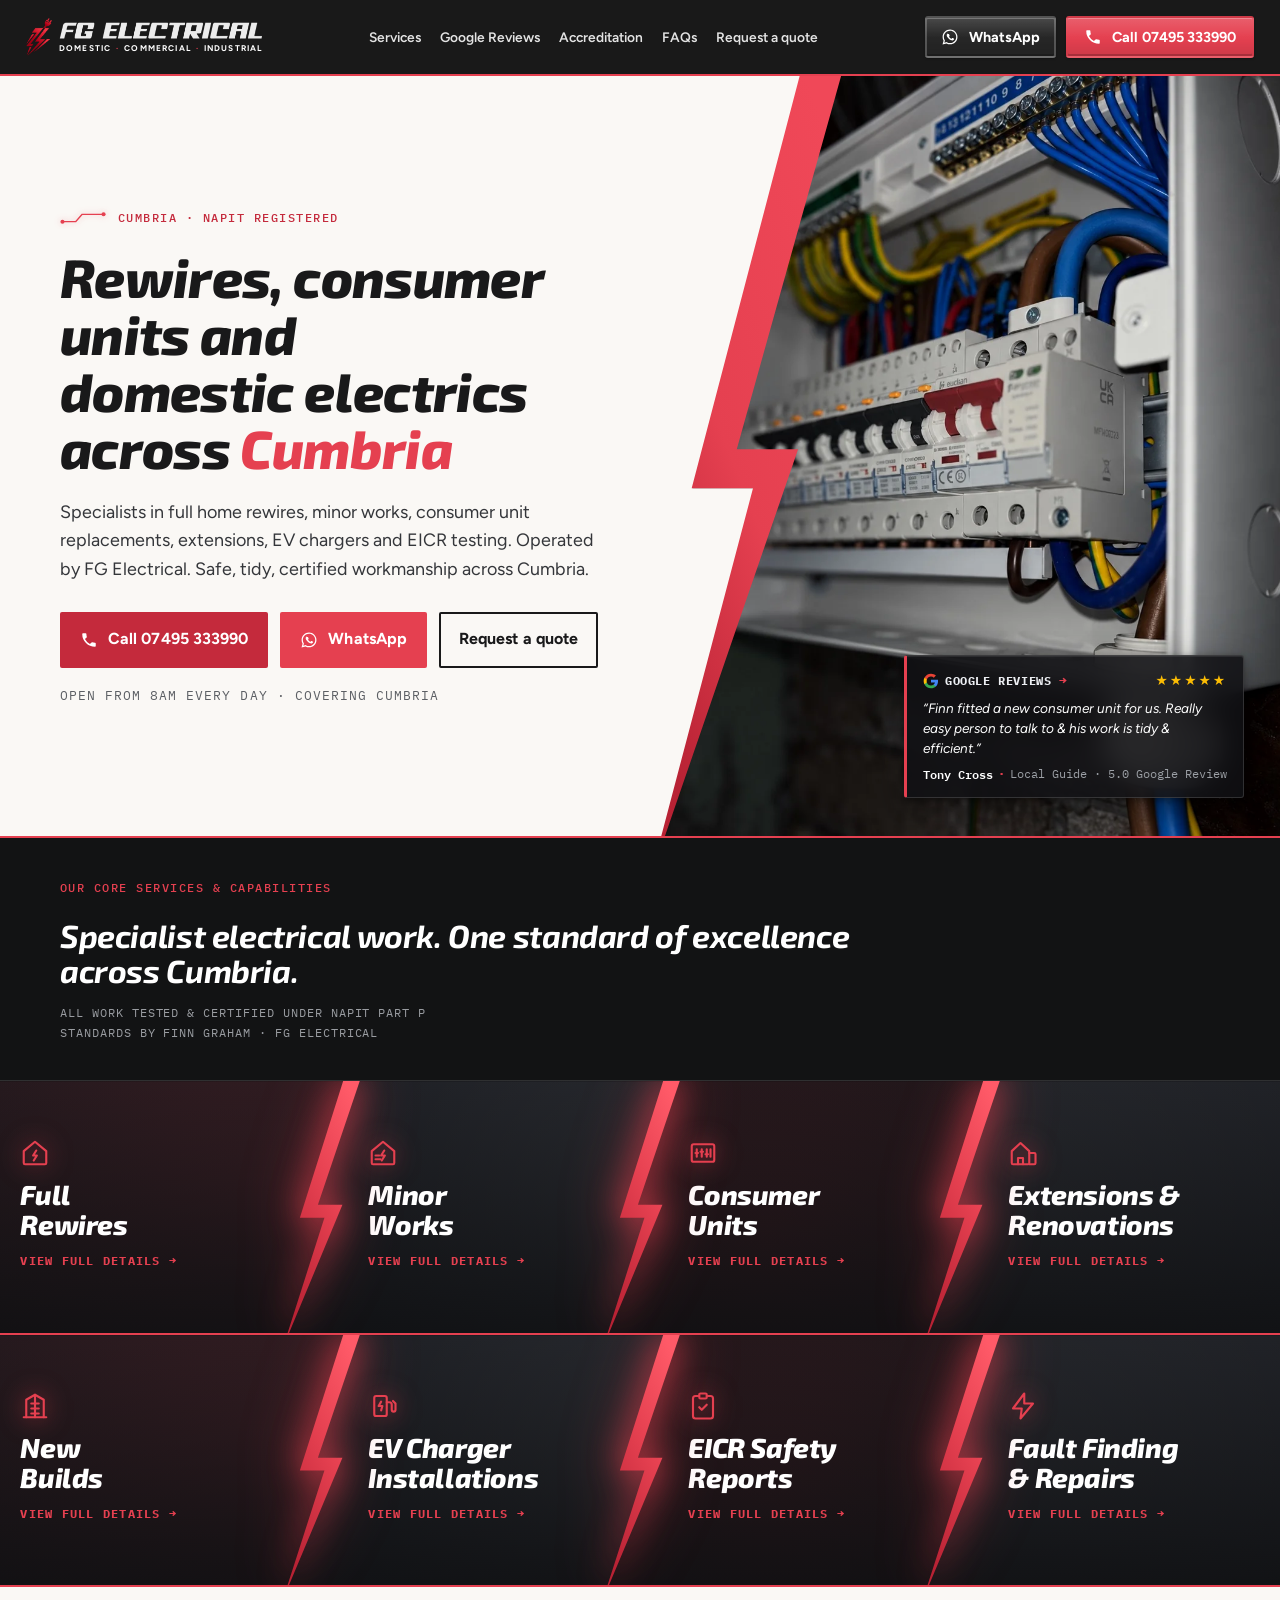
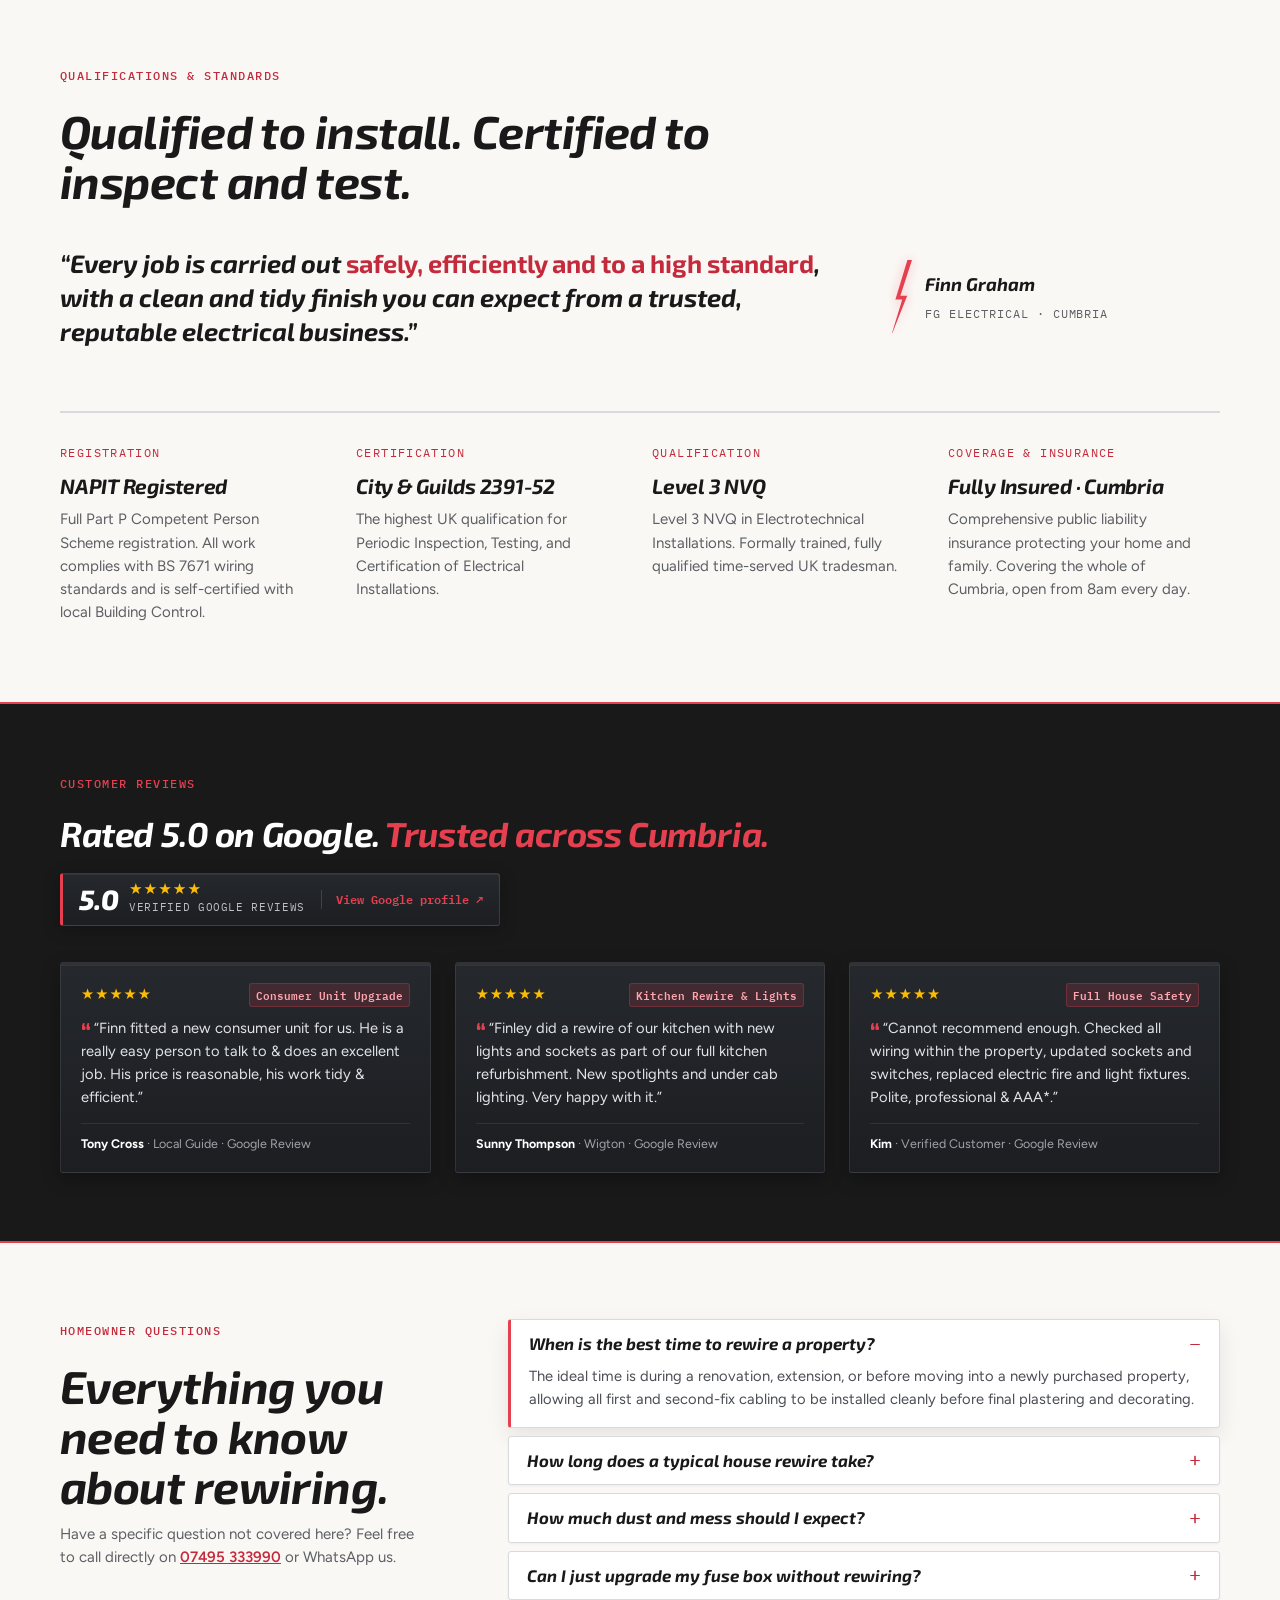
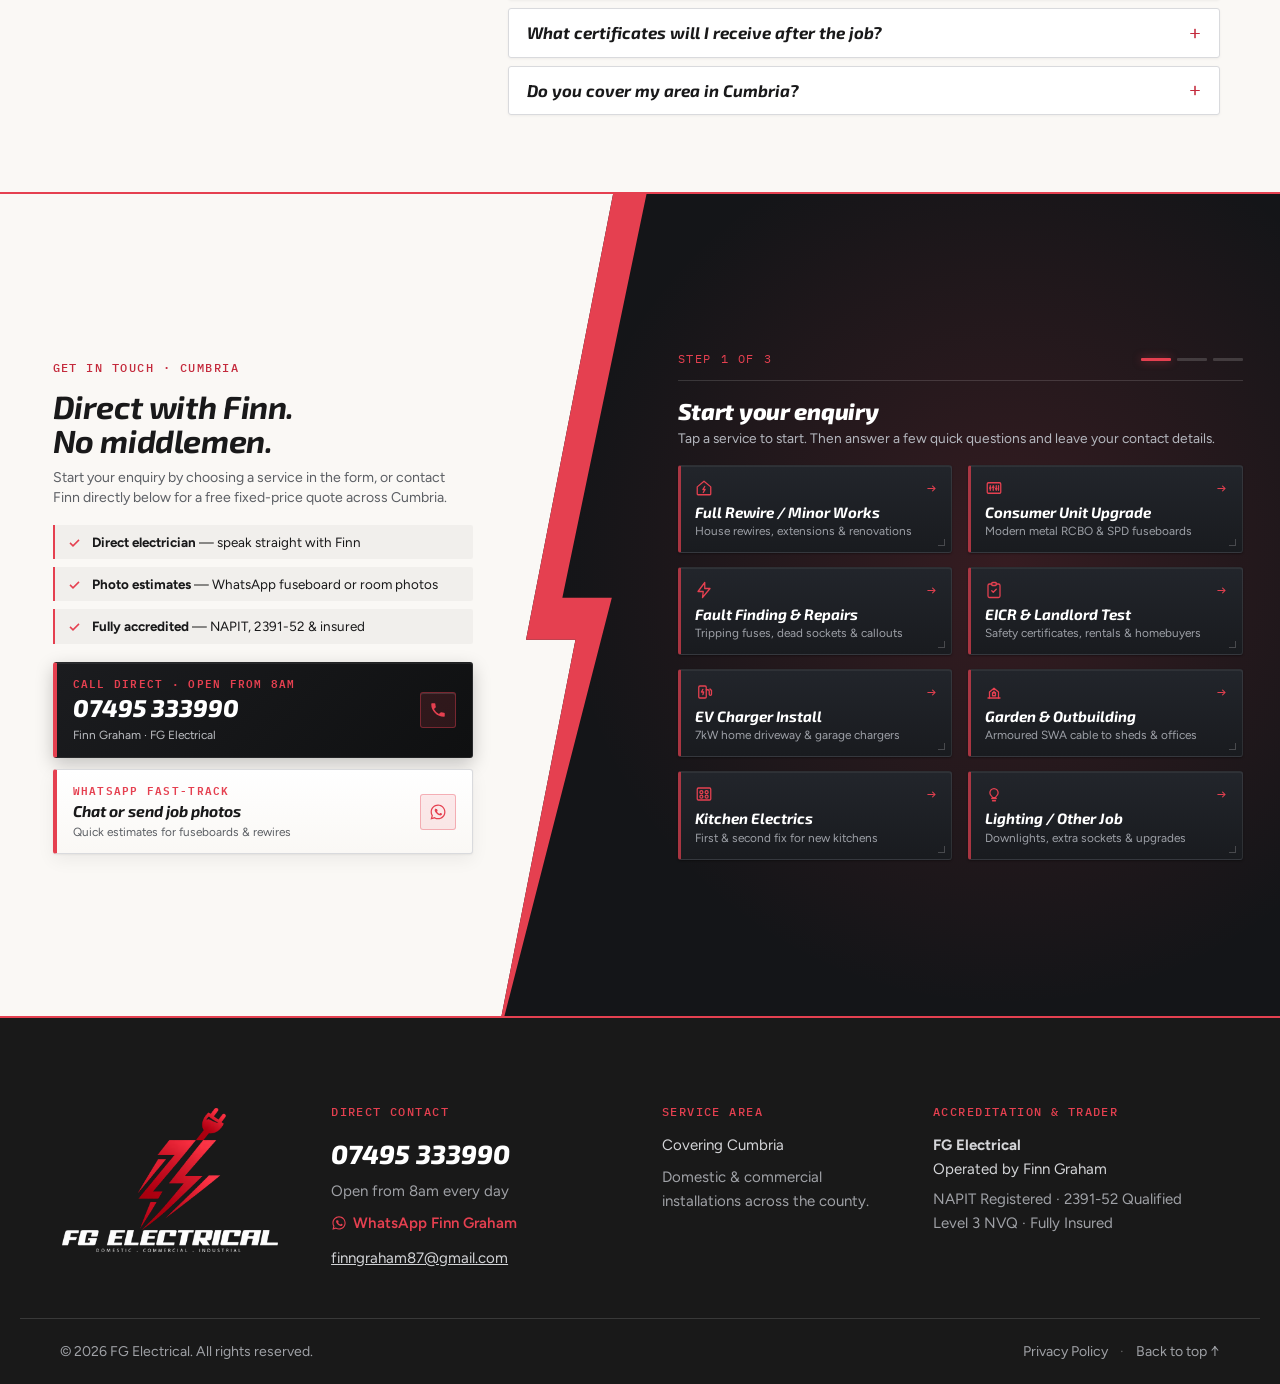
==== commit d0e12b5c: "Add Electric Power-Up entrance motion to homepage service tiles" ====
--- a/index.html
+++ b/index.html
@@ -35,7 +35,18 @@
   <link rel="preconnect" href="https://fonts.googleapis.com">
   <link rel="preconnect" href="https://fonts.gstatic.com" crossorigin>
   <link href="https://fonts.googleapis.com/css2?family=Exo+2:ital,wght@1,600;1,700;1,800&family=Figtree:wght@400;500;600;700&family=IBM+Plex+Mono:wght@500;600;700&display=swap" rel="stylesheet">
-  <link rel="stylesheet" href="styles.css?v=prod-4">
+  <link rel="stylesheet" href="styles.css?v=prod-6">
+  <script>
+    (function () {
+      try {
+        var params = new URLSearchParams(window.location.search);
+        var forceIntro = params.get('intro') === '1';
+        if (!forceIntro && sessionStorage.getItem('fg_intro_shown')) {
+          document.documentElement.classList.add('intro-skipped');
+        }
+      } catch (e) {}
+    })();
+  </script>
 
   <!-- Structured Data (Schema.org / JSON-LD) -->
   <script type="application/ld+json">
@@ -94,6 +105,27 @@
   -->
 </head>
 <body>
+  <!-- FG Electrical Brand Intro Reveal ("Electric Ignition") -->
+  <aside class="site-intro" id="site-intro" aria-label="Loading FG Electrical">
+    <div class="site-intro__backdrop" aria-hidden="true"></div>
+    <div class="site-intro__content">
+      <div class="site-intro__emblem">
+        <div class="site-intro__halo" aria-hidden="true"></div>
+        <img class="site-intro__symbol" src="assets/fg-plug-symbol.png?v=179430" width="358" height="503" alt="" aria-hidden="true">
+      </div>
+      <div class="site-intro__brand">
+        <img class="site-intro__mark" src="assets/fg-electrical-mark.png?v=179420" width="804" height="65" alt="FG Electrical">
+        <div class="site-intro__sub" aria-hidden="true">
+          <span>DOMESTIC</span>
+          <span class="site-intro__dot">&middot;</span>
+          <span>COMMERCIAL</span>
+          <span class="site-intro__dot">&middot;</span>
+          <span>INDUSTRIAL</span>
+        </div>
+      </div>
+    </div>
+  </aside>
+
   <a class="skip" href="#main">Skip to content</a>
 
   <!-- Reusable SVG symbols -->
@@ -714,6 +746,6 @@
       <svg class="ico" aria-hidden="true"><use href="#ico-wa"/></svg>
     </a>
   </nav>
-  <script src="site.js?v=surge-7"></script>
+  <script src="site.js?v=surge-9"></script>
 </body>
 </html>
--- a/styles.css
+++ b/styles.css
@@ -2750,3 +2750,278 @@
   .reviews-compact__link { border-left: 0; padding-left: 0; min-height: 32px; }
   .qb-service-grid, .qb-pills, .qb-done-actions { grid-template-columns: minmax(0, 1fr); }
 }
+
+/* -------------------------------------------------------------
+   FG Electrical Brand Intro Reveal ("Electric Ignition")
+   ------------------------------------------------------------- */
+html.intro-skipped .site-intro,
+@media (prefers-reduced-motion: reduce) {
+  .site-intro {
+    display: none !important;
+  }
+}
+
+.site-intro {
+  position: fixed;
+  inset: 0;
+  z-index: 999999;
+  display: grid;
+  place-items: center;
+  background: #141415;
+  overflow: hidden;
+  pointer-events: auto;
+  user-select: none;
+  cursor: pointer;
+  will-change: transform, opacity;
+  transition: transform 0.52s cubic-bezier(0.76, 0, 0.24, 1), opacity 0.35s ease;
+}
+
+.site-intro__backdrop {
+  position: absolute;
+  inset: 0;
+  background: radial-gradient(circle at 50% 48%, rgba(229, 64, 80, 0.12) 0%, rgba(20, 20, 21, 0.98) 72%);
+  pointer-events: none;
+}
+
+.site-intro::after {
+  content: "";
+  position: absolute;
+  left: 0;
+  right: 0;
+  bottom: 0;
+  height: 2px;
+  background: linear-gradient(90deg, rgba(229, 64, 80, 0) 0%, rgba(229, 64, 80, 0.85) 20%, #FF5A68 50%, rgba(229, 64, 80, 0.85) 80%, rgba(229, 64, 80, 0) 100%);
+  box-shadow: 0 0 18px rgba(229, 64, 80, 0.9), 0 0 36px rgba(229, 64, 80, 0.45);
+  opacity: 0;
+  transition: opacity 0.18s ease;
+}
+
+.site-intro.is-dismissing::after {
+  opacity: 1;
+}
+
+.site-intro__content {
+  position: relative;
+  display: flex;
+  flex-direction: column;
+  align-items: center;
+  text-align: center;
+  padding: 24px;
+  max-width: 90vw;
+  z-index: 1;
+  transition: transform 0.45s cubic-bezier(0.76, 0, 0.24, 1), opacity 0.35s ease;
+}
+
+.site-intro.is-dismissing {
+  transform: translateY(-100%);
+  pointer-events: none;
+}
+
+.site-intro.is-dismissing .site-intro__content {
+  transform: translateY(-20px);
+  opacity: 0.85;
+}
+
+.site-intro__emblem {
+  position: relative;
+  display: flex;
+  align-items: center;
+  justify-content: center;
+  margin-bottom: 22px;
+}
+
+.site-intro__halo {
+  position: absolute;
+  width: 140px;
+  height: 140px;
+  border-radius: 50%;
+  background: radial-gradient(circle, rgba(229, 64, 80, 0.55) 0%, rgba(229, 64, 80, 0.15) 50%, transparent 70%);
+  transform: scale(0.2);
+  opacity: 0;
+  pointer-events: none;
+  animation: intro-halo 0.8s cubic-bezier(0.16, 1, 0.3, 1) 0.08s forwards;
+}
+
+.site-intro__symbol {
+  width: clamp(56px, 11vw, 74px);
+  height: auto;
+  aspect-ratio: 358 / 503;
+  object-fit: contain;
+  opacity: 0;
+  transform: scale(0.74) translateY(10px);
+  animation: intro-symbol-strike 0.5s cubic-bezier(0.16, 1, 0.3, 1) 0.06s forwards;
+}
+
+.site-intro__brand {
+  display: flex;
+  flex-direction: column;
+  align-items: center;
+  gap: 10px;
+  opacity: 0;
+  transform: translateY(12px);
+  animation: intro-brand-reveal 0.45s cubic-bezier(0.16, 1, 0.3, 1) 0.24s forwards;
+}
+
+.site-intro__mark {
+  width: clamp(200px, 44vw, 276px);
+  height: auto;
+  aspect-ratio: 804 / 65;
+  object-fit: contain;
+}
+
+.site-intro__sub {
+  display: inline-flex;
+  align-items: center;
+  justify-content: center;
+  gap: clamp(6px, 1.5vw, 10px);
+  font-family: var(--mono);
+  font-size: clamp(0.6rem, 1.4vw, 0.72rem);
+  font-weight: 600;
+  letter-spacing: 0.22em;
+  color: rgba(255, 255, 255, 0.68);
+  text-transform: uppercase;
+}
+
+.site-intro__dot {
+  color: var(--red);
+  font-weight: 700;
+}
+
+@keyframes intro-symbol-strike {
+  0% {
+    opacity: 0;
+    transform: scale(0.72) translateY(12px);
+    filter: drop-shadow(0 0 0 rgba(229, 64, 80, 0));
+  }
+  45% {
+    opacity: 1;
+    transform: scale(1.06) translateY(-2px);
+    filter: drop-shadow(0 0 28px rgba(229, 64, 80, 0.95)) drop-shadow(0 0 52px rgba(229, 64, 80, 0.5));
+  }
+  75% {
+    transform: scale(0.98) translateY(1px);
+    filter: drop-shadow(0 0 18px rgba(229, 64, 80, 0.8));
+  }
+  100% {
+    opacity: 1;
+    transform: scale(1) translateY(0);
+    filter: drop-shadow(0 0 14px rgba(229, 64, 80, 0.65));
+  }
+}
+
+@keyframes intro-halo {
+  0% {
+    opacity: 0;
+    transform: scale(0.2);
+  }
+  30% {
+    opacity: 0.95;
+  }
+  100% {
+    opacity: 0;
+    transform: scale(2.5);
+  }
+}
+
+@keyframes intro-brand-reveal {
+  0% {
+    opacity: 0;
+    transform: translateY(12px);
+  }
+  100% {
+    opacity: 1;
+    transform: translateY(0);
+  }
+}
+
+/* -------------------------------------------------------------
+   Service Tiles "Electric Power-Up" Entrance Motion
+   ------------------------------------------------------------- */
+/* Desktop Portal View (>= 1081px) */
+@media (min-width: 1081px) and (prefers-reduced-motion: no-preference) {
+  .diagonal-deck.has-reveal .diag-tile__inner {
+    opacity: 0;
+    transform: translateY(36px);
+    will-change: transform, opacity;
+  }
+
+  .diagonal-deck.has-reveal .diag-tile__icon {
+    transform: scale(0.6) translateY(12px);
+    opacity: 0;
+  }
+
+  .diagonal-deck.has-reveal .diag-tile__bg {
+    opacity: 0.2;
+    transform: scale(1.08);
+  }
+
+  /* Lightning Bolt Seam Dividers */
+  .diagonal-deck.has-reveal .diag-seam {
+    opacity: 0.15;
+    transform: scaleY(0.7);
+    filter: drop-shadow(0 0 0 rgba(229, 64, 80, 0));
+    will-change: transform, opacity, filter;
+  }
+
+  /* Reveal Trigger State (.is-visible) — Transition happens forward here */
+  .diagonal-deck.has-reveal.is-visible .diag-tile__inner {
+    opacity: 1;
+    transform: translateY(0);
+    transition: transform 0.65s cubic-bezier(0.16, 1, 0.3, 1), opacity 0.45s ease;
+    transition-delay: calc(var(--tile-i, 0) * 85ms + 80ms);
+  }
+
+  .diagonal-deck.has-reveal.is-visible .diag-tile__icon {
+    opacity: 1;
+    transform: scale(1) translateY(0);
+    filter: drop-shadow(0 0 12px rgba(229, 64, 80, 0.75));
+    transition: transform 0.55s cubic-bezier(0.16, 1, 0.3, 1), opacity 0.4s ease, filter 0.5s ease;
+    transition-delay: calc(var(--tile-i, 0) * 85ms + 140ms);
+  }
+
+  .diagonal-deck.has-reveal.is-visible .diag-tile__bg {
+    opacity: 1;
+    transform: scale(1);
+    transition: transform 0.8s cubic-bezier(0.16, 1, 0.3, 1), opacity 0.6s ease;
+    transition-delay: calc(var(--tile-i, 0) * 85ms + 40ms);
+  }
+
+  .diagonal-deck.has-reveal.is-visible .diag-seam {
+    opacity: 1;
+    transform: scaleY(1);
+    filter: drop-shadow(0 0 16px rgba(229, 64, 80, 0.95)) drop-shadow(0 0 28px rgba(229, 64, 80, 0.45));
+    transition: transform 0.65s cubic-bezier(0.16, 1, 0.3, 1), opacity 0.4s ease, filter 0.6s ease;
+  }
+
+  .diagonal-deck.has-reveal.is-visible .diag-seam--1 {
+    transition-delay: 40ms;
+  }
+  .diagonal-deck.has-reveal.is-visible .diag-seam--2 {
+    transition-delay: 110ms;
+  }
+  .diagonal-deck.has-reveal.is-visible .diag-seam--3 {
+    transition-delay: 180ms;
+  }
+}
+
+/* Mobile & Tablet Card View (<= 1080px) */
+@media (max-width: 1080px) and (prefers-reduced-motion: no-preference) {
+  .diagonal-deck.has-reveal .diag-tile {
+    opacity: 0;
+    transform: translateY(28px) scale(0.97);
+    box-shadow: 0 0 0 rgba(229, 64, 80, 0);
+    will-change: transform, opacity;
+  }
+
+  .diagonal-deck.has-reveal.is-visible .diag-tile {
+    opacity: 1;
+    transform: translateY(0) scale(1);
+    box-shadow: -4px 0 18px rgba(229, 64, 80, 0.35);
+    transition: transform 0.55s cubic-bezier(0.16, 1, 0.3, 1), opacity 0.42s ease, box-shadow 0.5s ease;
+    transition-delay: calc(var(--tile-i, 0) * 85ms);
+  }
+}
+
+
+
+
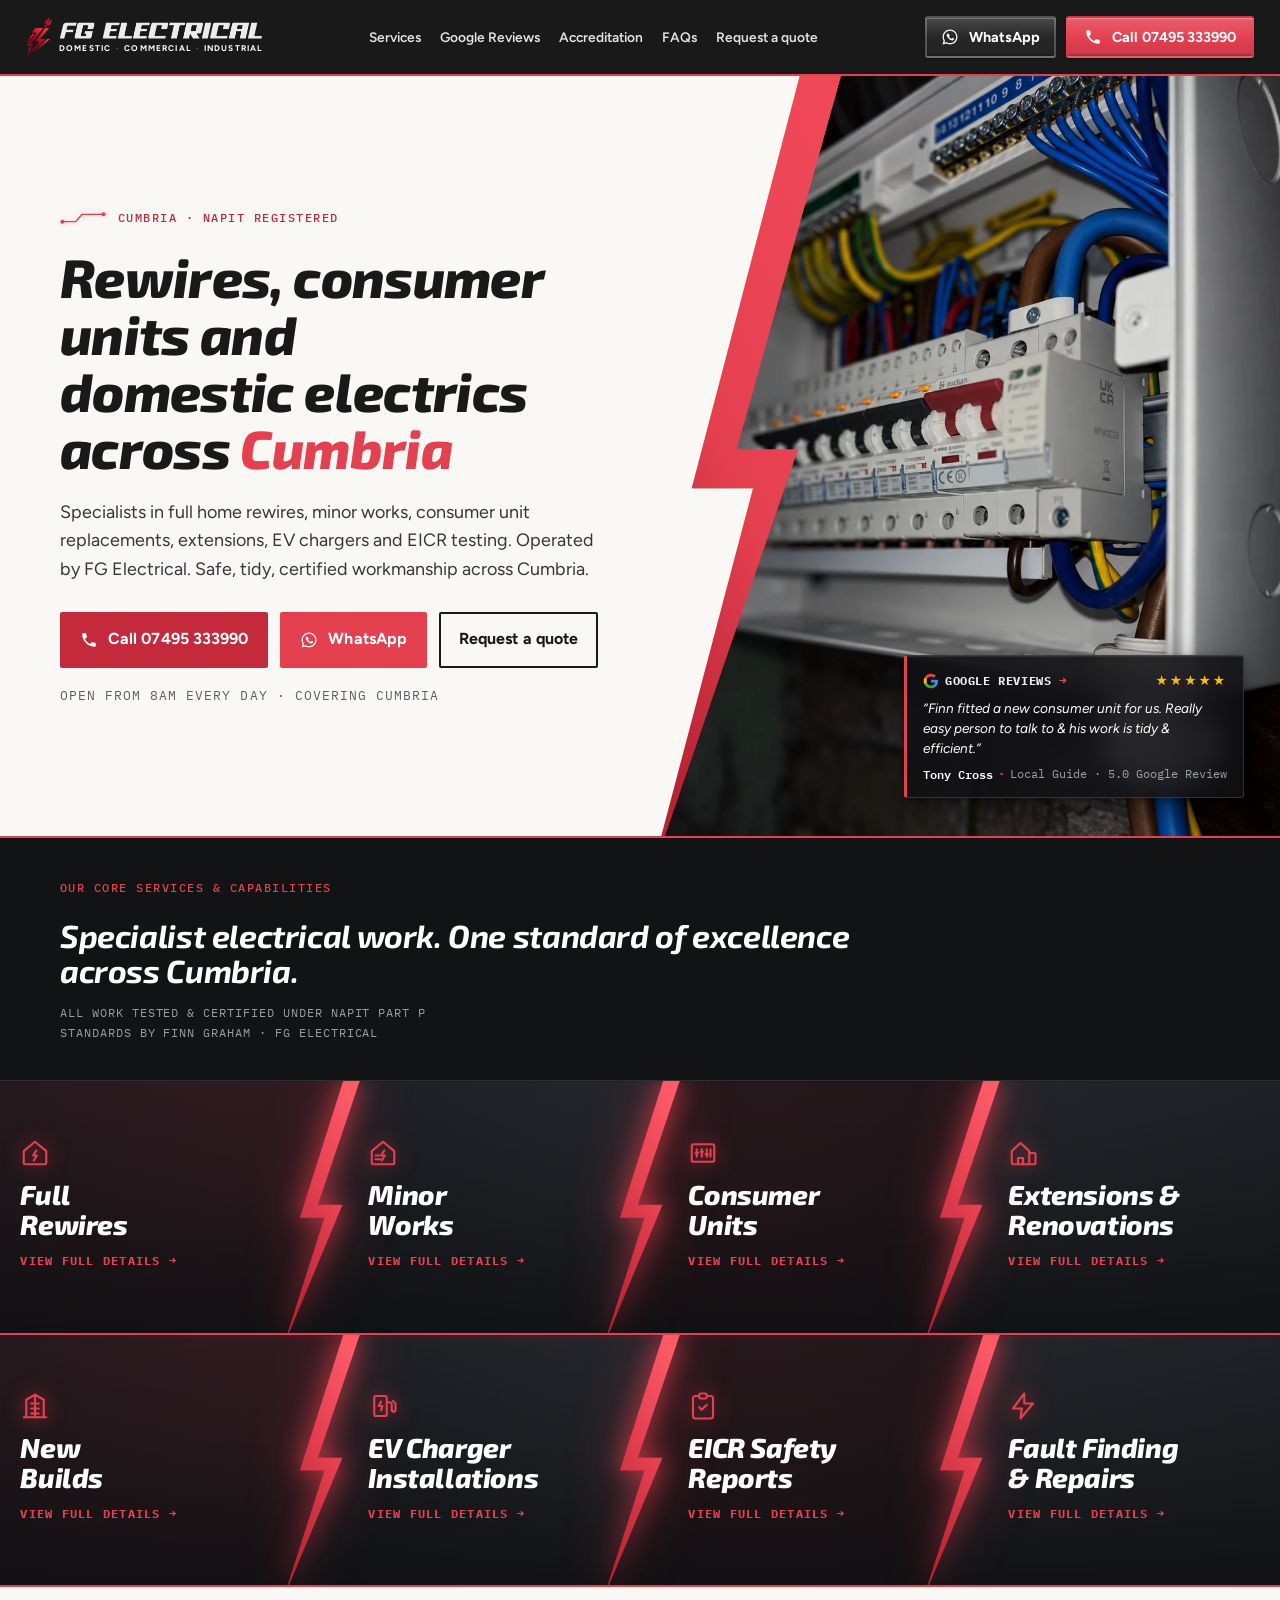
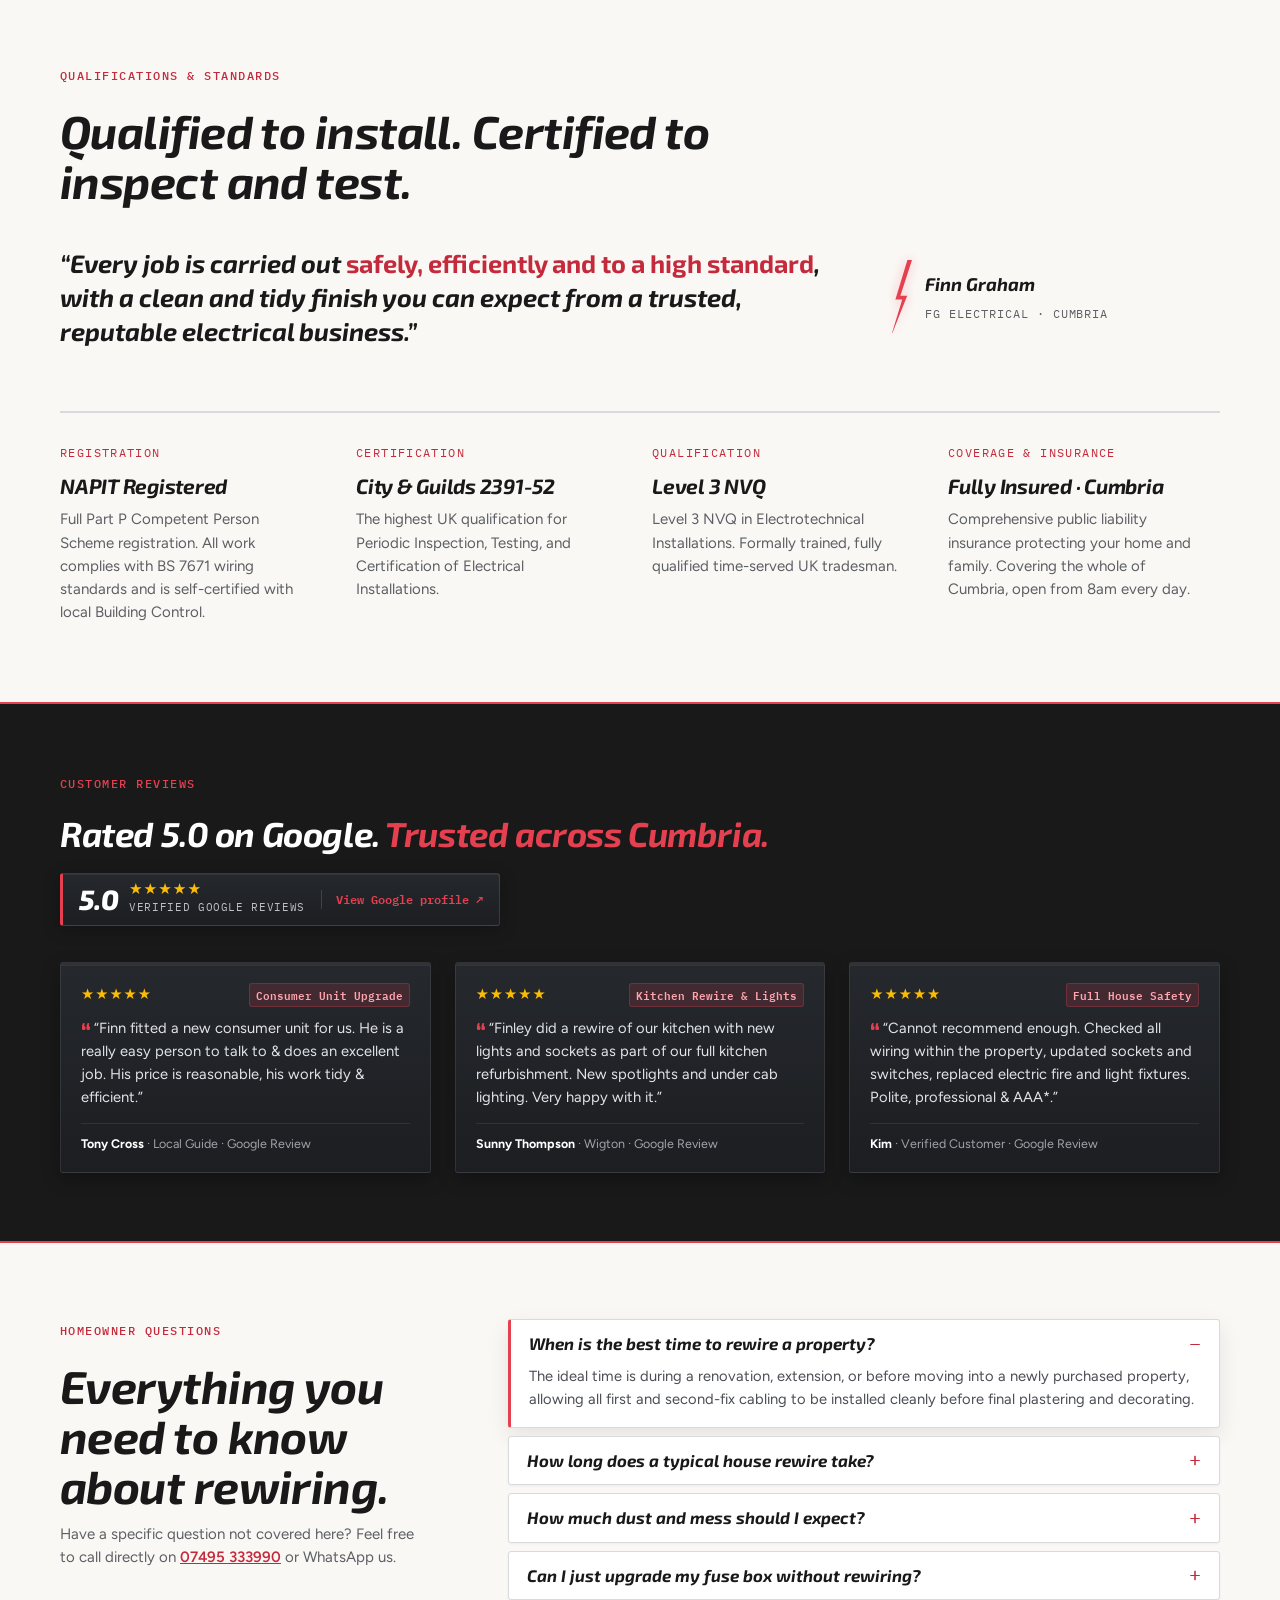
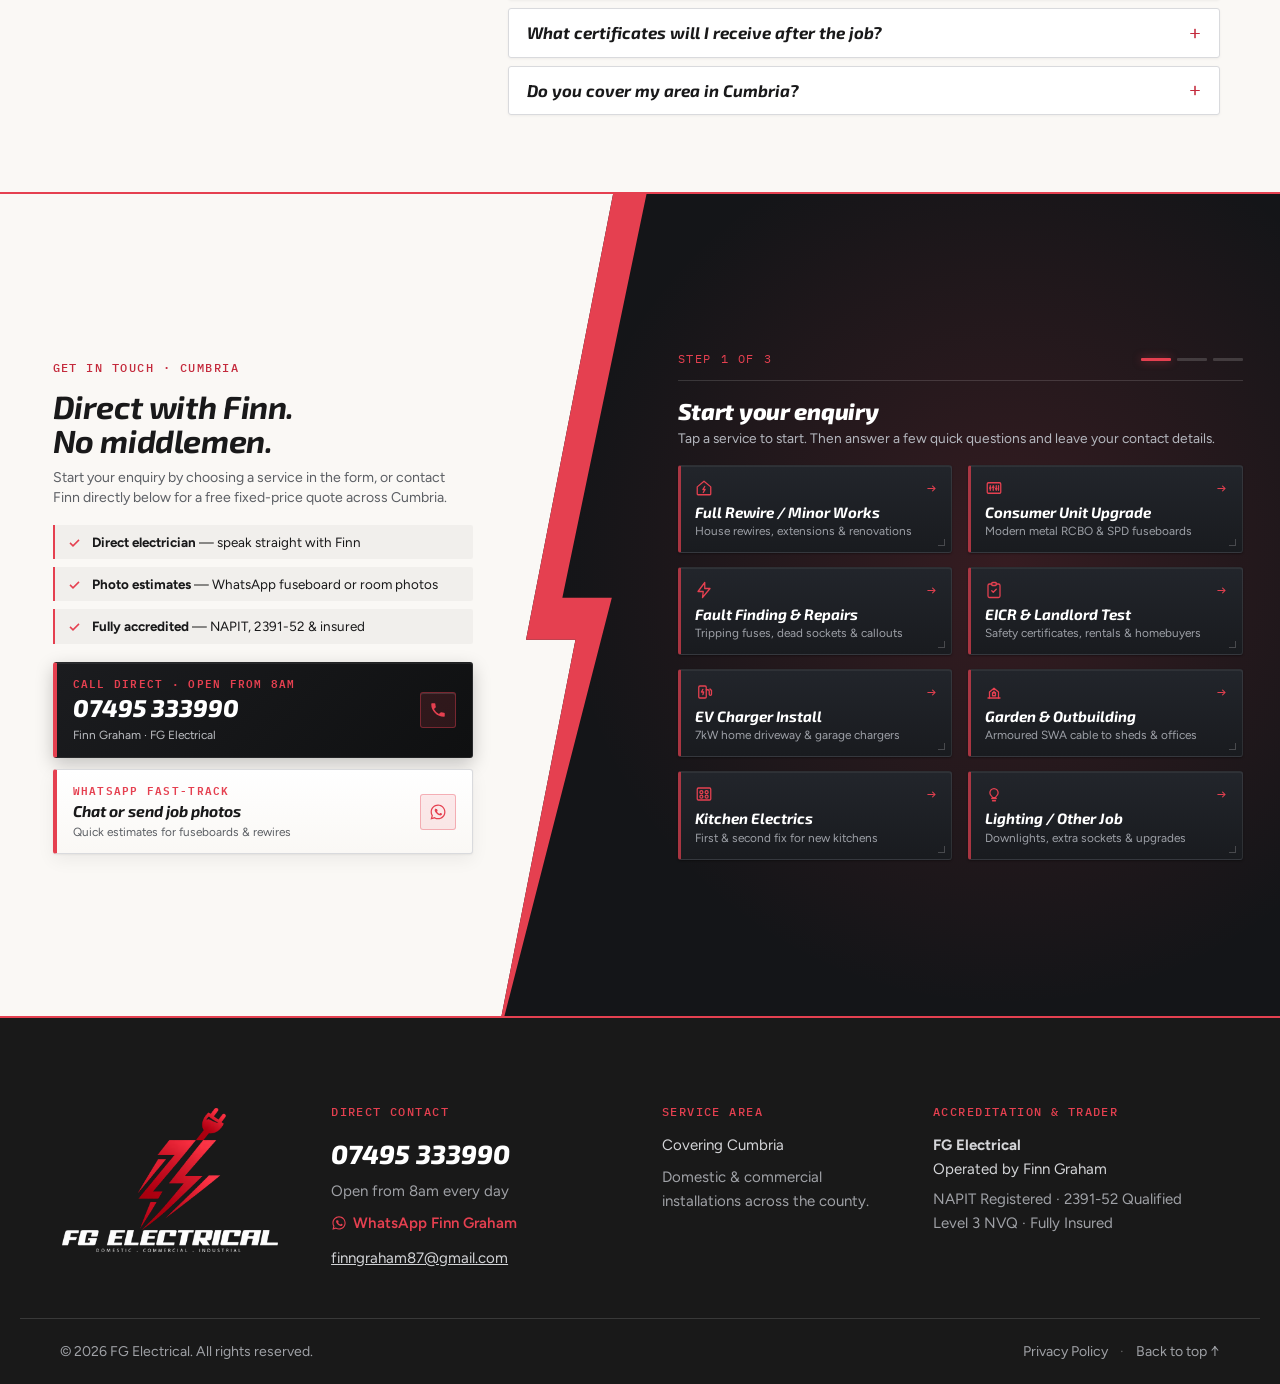
==== commit d08e33d8: "feat(services): electric lightning bolt strike entrance animation for service tiles" ====
--- a/index.html
+++ b/index.html
@@ -342,25 +342,34 @@
                 <stop offset="45%" stop-color="#E54050"/>
                 <stop offset="100%" stop-color="#B82234"/>
               </linearGradient>
+            </defs>
+            <path fill="url(#bolt-deck-1)" d="M164 0 H210 L94 442 H162 L14 900 H10 L112 488 H44 Z"/>
+          </svg>
+        </div>
+
+        <div class="diag-seam diag-seam--2" aria-hidden="true">
+          <svg class="diag-seam__svg" viewBox="0 0 220 900" preserveAspectRatio="none">
+            <defs>
               <linearGradient id="bolt-deck-2" x1="0.8" y1="0" x2="0.2" y2="1">
                 <stop offset="0%" stop-color="#FF5A68"/>
                 <stop offset="45%" stop-color="#E54050"/>
                 <stop offset="100%" stop-color="#B82234"/>
               </linearGradient>
             </defs>
-            <path fill="url(#bolt-deck-1)" d="M164 0 H210 L94 442 H162 L14 900 H10 L112 488 H44 Z"/>
-          </svg>
-        </div>
-
-        <div class="diag-seam diag-seam--2" aria-hidden="true">
-          <svg class="diag-seam__svg" viewBox="0 0 220 900" preserveAspectRatio="none">
             <path fill="url(#bolt-deck-2)" d="M164 0 H210 L94 442 H162 L14 900 H10 L112 488 H44 Z"/>
           </svg>
         </div>
 
         <div class="diag-seam diag-seam--3" aria-hidden="true">
           <svg class="diag-seam__svg" viewBox="0 0 220 900" preserveAspectRatio="none">
-            <path fill="url(#bolt-deck-1)" d="M164 0 H210 L94 442 H162 L14 900 H10 L112 488 H44 Z"/>
+            <defs>
+              <linearGradient id="bolt-deck-3" x1="0.8" y1="0" x2="0.2" y2="1">
+                <stop offset="0%" stop-color="#FF5A68"/>
+                <stop offset="45%" stop-color="#E54050"/>
+                <stop offset="100%" stop-color="#B82234"/>
+              </linearGradient>
+            </defs>
+            <path fill="url(#bolt-deck-3)" d="M164 0 H210 L94 442 H162 L14 900 H10 L112 488 H44 Z"/>
           </svg>
         </div>
       </div>
@@ -422,19 +431,40 @@
         <!-- 3 Hero-Matched Lightning Bolt Dividers (at 25%, 50%, 75%) -->
         <div class="diag-seam diag-seam--1" aria-hidden="true">
           <svg class="diag-seam__svg" viewBox="0 0 220 900" preserveAspectRatio="none">
-            <path fill="url(#bolt-deck-1)" d="M164 0 H210 L94 442 H162 L14 900 H10 L112 488 H44 Z"/>
+            <defs>
+              <linearGradient id="bolt-deck-r2-1" x1="0.8" y1="0" x2="0.2" y2="1">
+                <stop offset="0%" stop-color="#FF5A68"/>
+                <stop offset="45%" stop-color="#E54050"/>
+                <stop offset="100%" stop-color="#B82234"/>
+              </linearGradient>
+            </defs>
+            <path fill="url(#bolt-deck-r2-1)" d="M164 0 H210 L94 442 H162 L14 900 H10 L112 488 H44 Z"/>
           </svg>
         </div>
 
         <div class="diag-seam diag-seam--2" aria-hidden="true">
           <svg class="diag-seam__svg" viewBox="0 0 220 900" preserveAspectRatio="none">
-            <path fill="url(#bolt-deck-2)" d="M164 0 H210 L94 442 H162 L14 900 H10 L112 488 H44 Z"/>
+            <defs>
+              <linearGradient id="bolt-deck-r2-2" x1="0.8" y1="0" x2="0.2" y2="1">
+                <stop offset="0%" stop-color="#FF5A68"/>
+                <stop offset="45%" stop-color="#E54050"/>
+                <stop offset="100%" stop-color="#B82234"/>
+              </linearGradient>
+            </defs>
+            <path fill="url(#bolt-deck-r2-2)" d="M164 0 H210 L94 442 H162 L14 900 H10 L112 488 H44 Z"/>
           </svg>
         </div>
 
         <div class="diag-seam diag-seam--3" aria-hidden="true">
           <svg class="diag-seam__svg" viewBox="0 0 220 900" preserveAspectRatio="none">
-            <path fill="url(#bolt-deck-1)" d="M164 0 H210 L94 442 H162 L14 900 H10 L112 488 H44 Z"/>
+            <defs>
+              <linearGradient id="bolt-deck-r2-3" x1="0.8" y1="0" x2="0.2" y2="1">
+                <stop offset="0%" stop-color="#FF5A68"/>
+                <stop offset="45%" stop-color="#E54050"/>
+                <stop offset="100%" stop-color="#B82234"/>
+              </linearGradient>
+            </defs>
+            <path fill="url(#bolt-deck-r2-3)" d="M164 0 H210 L94 442 H162 L14 900 H10 L112 488 H44 Z"/>
           </svg>
         </div>
       </div>
--- a/styles.css
+++ b/styles.css
@@ -2937,70 +2937,252 @@
 /* -------------------------------------------------------------
    Service Tiles "Electric Power-Up" Entrance Motion
    ------------------------------------------------------------- */
+/* -------------------------------------------------------------
+   Service Tiles "Lightning Bolt Strike" Entrance Motion
+   ------------------------------------------------------------- */
+
+/* Lightning Bolt Seam Strike Keyframes (GPU-accelerated top-to-bottom lightning strike) */
+@keyframes seam-lightning-strike {
+  0% {
+    opacity: 0;
+    transform: scaleY(0);
+    filter: brightness(4.2) drop-shadow(0 0 16px #ffffff) drop-shadow(0 0 35px #ff2540) drop-shadow(0 0 60px #ff2540);
+  }
+  18% {
+    opacity: 1;
+    transform: scaleY(0.5);
+    filter: brightness(3.6) drop-shadow(0 0 20px #ffffff) drop-shadow(0 0 45px #ff2540);
+  }
+  34% {
+    opacity: 1;
+    transform: scaleY(1);
+    filter: brightness(3.0) drop-shadow(0 0 24px #ffffff) drop-shadow(0 0 50px #ff2540);
+  }
+  48% {
+    opacity: 0.8;
+    transform: scaleY(1);
+    filter: brightness(1.6) drop-shadow(0 0 14px rgba(229, 64, 80, 0.85));
+  }
+  64% {
+    opacity: 1;
+    transform: scaleY(1);
+    filter: brightness(2.6) drop-shadow(0 0 18px #ffffff) drop-shadow(0 0 40px #ff2540);
+  }
+  80% {
+    opacity: 0.9;
+    transform: scaleY(1);
+    filter: brightness(1.3) drop-shadow(0 0 16px rgba(229, 64, 80, 0.9));
+  }
+  100% {
+    opacity: 1;
+    transform: scaleY(1);
+    filter: drop-shadow(0 0 12px rgba(229, 64, 80, 0.85)) drop-shadow(0 0 26px rgba(229, 64, 80, 0.45));
+  }
+}
+
+/* Tile Background Electric Power-Up */
+@keyframes tile-electric-powerup {
+  0% {
+    opacity: 0.15;
+    filter: brightness(0.4) saturate(0.5);
+    transform: scale(1.05);
+  }
+  25% {
+    opacity: 1;
+    filter: brightness(1.7) contrast(1.15) saturate(1.1);
+    transform: scale(1.03);
+  }
+  45% {
+    opacity: 0.75;
+    filter: brightness(0.85) saturate(0.9);
+  }
+  65% {
+    opacity: 1;
+    filter: brightness(1.25) saturate(1.05);
+  }
+  100% {
+    opacity: 1;
+    filter: brightness(1) saturate(1);
+    transform: scale(1);
+  }
+}
+
+/* Tile Electric Surge Overlay */
+@keyframes overlay-electric-flash {
+  0% {
+    opacity: 0.92;
+  }
+  22% {
+    opacity: 0.2;
+  }
+  45% {
+    opacity: 0.78;
+  }
+  65% {
+    opacity: 0.45;
+  }
+  100% {
+    opacity: 1;
+  }
+}
+
+/* Service Icon Electric Spark Keyframes */
+@keyframes tile-icon-spark {
+  0% {
+    opacity: 0;
+    transform: scale(0.5) translateY(12px);
+    filter: drop-shadow(0 0 0 rgba(229, 64, 80, 0));
+  }
+  45% {
+    opacity: 1;
+    transform: scale(1.22) translateY(-2px);
+    filter: brightness(2) drop-shadow(0 0 16px #ffffff) drop-shadow(0 0 24px #ff384e);
+  }
+  70% {
+    transform: scale(0.96) translateY(1px);
+    filter: drop-shadow(0 0 14px rgba(229, 64, 80, 0.9));
+  }
+  100% {
+    opacity: 1;
+    transform: scale(1) translateY(0);
+    filter: drop-shadow(0 0 10px rgba(229, 64, 80, 0.7));
+  }
+}
+
+/* Horizontal Row 2 Grid Current Sweep */
+@keyframes grid-current-sweep {
+  0% {
+    transform: scaleX(0);
+    opacity: 0;
+  }
+  30% {
+    transform: scaleX(0.6);
+    opacity: 1;
+    filter: brightness(2) drop-shadow(0 0 12px #ff3b4e) drop-shadow(0 0 20px #ffffff);
+  }
+  60% {
+    transform: scaleX(1);
+    opacity: 1;
+    filter: brightness(1.5) drop-shadow(0 0 10px #ff3b4e);
+  }
+  100% {
+    transform: scaleX(1);
+    opacity: 0.4;
+    filter: drop-shadow(0 0 4px #ff3b4e);
+  }
+}
+
+/* Mobile Red Border Lightning Tracer */
+@keyframes mobile-edge-lightning {
+  0% {
+    top: 0;
+    height: 0;
+    opacity: 1;
+    filter: brightness(3);
+  }
+  48% {
+    top: 0;
+    height: 100%;
+    opacity: 1;
+    filter: brightness(2.5);
+  }
+  75% {
+    top: 50%;
+    height: 50%;
+    opacity: 0.8;
+  }
+  100% {
+    top: 100%;
+    height: 0;
+    opacity: 0;
+  }
+}
+
 /* Desktop Portal View (>= 1081px) */
 @media (min-width: 1081px) and (prefers-reduced-motion: no-preference) {
   .diagonal-deck.has-reveal .diag-tile__inner {
     opacity: 0;
-    transform: translateY(36px);
+    transform: translateY(32px);
     will-change: transform, opacity;
   }
 
   .diagonal-deck.has-reveal .diag-tile__icon {
-    transform: scale(0.6) translateY(12px);
+    transform: scale(0.55) translateY(12px);
     opacity: 0;
+    will-change: transform, opacity, filter;
   }
 
   .diagonal-deck.has-reveal .diag-tile__bg {
-    opacity: 0.2;
-    transform: scale(1.08);
-  }
-
-  /* Lightning Bolt Seam Dividers */
+    opacity: 0.15;
+    transform: scale(1.05);
+    filter: brightness(0.4) saturate(0.5);
+    will-change: transform, opacity, filter;
+  }
+
+  /* Lightning Bolt Seam Dividers — primed for strike */
   .diagonal-deck.has-reveal .diag-seam {
-    opacity: 0.15;
-    transform: scaleY(0.7);
-    filter: drop-shadow(0 0 0 rgba(229, 64, 80, 0));
-    will-change: transform, opacity, filter;
-  }
-
-  /* Reveal Trigger State (.is-visible) — Transition happens forward here */
+    opacity: 0;
+    transform: scaleY(0);
+    transform-origin: top center;
+    will-change: transform, filter, opacity;
+  }
+
+  /* Reveal Trigger State (.is-visible) — The Lightning Strikes! */
+  .diagonal-deck.has-reveal.is-visible .diag-seam {
+    animation: seam-lightning-strike 0.55s cubic-bezier(0.16, 1, 0.3, 1) forwards;
+  }
+
+  .diagonal-deck.has-reveal.is-visible .diag-seam--1 {
+    animation-delay: 20ms;
+  }
+  .diagonal-deck.has-reveal.is-visible .diag-seam--2 {
+    animation-delay: 110ms;
+  }
+  .diagonal-deck.has-reveal.is-visible .diag-seam--3 {
+    animation-delay: 200ms;
+  }
+
+  /* Tiles Energize & Power Up */
+  .diagonal-deck.has-reveal.is-visible .diag-tile__bg {
+    animation: tile-electric-powerup 0.65s cubic-bezier(0.16, 1, 0.3, 1) forwards;
+    animation-delay: calc(var(--tile-i, 0) * 85ms + 40ms);
+  }
+
+  .diagonal-deck.has-reveal.is-visible .diag-tile__overlay {
+    animation: overlay-electric-flash 0.6s ease forwards;
+    animation-delay: calc(var(--tile-i, 0) * 85ms + 30ms);
+  }
+
+  .diagonal-deck.has-reveal.is-visible .diag-tile__icon {
+    animation: tile-icon-spark 0.55s cubic-bezier(0.16, 1, 0.3, 1) forwards;
+    animation-delay: calc(var(--tile-i, 0) * 85ms + 100ms);
+  }
+
   .diagonal-deck.has-reveal.is-visible .diag-tile__inner {
     opacity: 1;
     transform: translateY(0);
-    transition: transform 0.65s cubic-bezier(0.16, 1, 0.3, 1), opacity 0.45s ease;
-    transition-delay: calc(var(--tile-i, 0) * 85ms + 80ms);
-  }
-
-  .diagonal-deck.has-reveal.is-visible .diag-tile__icon {
-    opacity: 1;
-    transform: scale(1) translateY(0);
-    filter: drop-shadow(0 0 12px rgba(229, 64, 80, 0.75));
-    transition: transform 0.55s cubic-bezier(0.16, 1, 0.3, 1), opacity 0.4s ease, filter 0.5s ease;
-    transition-delay: calc(var(--tile-i, 0) * 85ms + 140ms);
-  }
-
-  .diagonal-deck.has-reveal.is-visible .diag-tile__bg {
-    opacity: 1;
-    transform: scale(1);
-    transition: transform 0.8s cubic-bezier(0.16, 1, 0.3, 1), opacity 0.6s ease;
-    transition-delay: calc(var(--tile-i, 0) * 85ms + 40ms);
-  }
-
-  .diagonal-deck.has-reveal.is-visible .diag-seam {
-    opacity: 1;
-    transform: scaleY(1);
-    filter: drop-shadow(0 0 16px rgba(229, 64, 80, 0.95)) drop-shadow(0 0 28px rgba(229, 64, 80, 0.45));
-    transition: transform 0.65s cubic-bezier(0.16, 1, 0.3, 1), opacity 0.4s ease, filter 0.6s ease;
-  }
-
-  .diagonal-deck.has-reveal.is-visible .diag-seam--1 {
-    transition-delay: 40ms;
-  }
-  .diagonal-deck.has-reveal.is-visible .diag-seam--2 {
-    transition-delay: 110ms;
-  }
-  .diagonal-deck.has-reveal.is-visible .diag-seam--3 {
-    transition-delay: 180ms;
+    transition: transform 0.6s cubic-bezier(0.16, 1, 0.3, 1), opacity 0.45s ease;
+    transition-delay: calc(var(--tile-i, 0) * 85ms + 90ms);
+  }
+
+  /* Row 2 Current Sweep along horizontal divider */
+  .diagonal-deck--row::before {
+    content: '';
+    position: absolute;
+    top: -2px;
+    left: 0;
+    right: 0;
+    height: 2px;
+    background: linear-gradient(90deg, transparent, #ff3b4e, #ffffff, #ff3b4e, transparent);
+    transform: scaleX(0);
+    transform-origin: left center;
+    z-index: 12;
+    pointer-events: none;
+  }
+
+  .diagonal-deck--row.is-visible::before {
+    animation: grid-current-sweep 0.65s cubic-bezier(0.16, 1, 0.3, 1) forwards;
+    animation-delay: 30ms;
   }
 }
 
@@ -3008,20 +3190,64 @@
 @media (max-width: 1080px) and (prefers-reduced-motion: no-preference) {
   .diagonal-deck.has-reveal .diag-tile {
     opacity: 0;
-    transform: translateY(28px) scale(0.97);
+    transform: translateY(26px) scale(0.97);
     box-shadow: 0 0 0 rgba(229, 64, 80, 0);
+    position: relative;
+    overflow: hidden;
     will-change: transform, opacity;
+  }
+
+  .diagonal-deck.has-reveal .diag-tile::after {
+    content: '';
+    position: absolute;
+    top: 0;
+    left: 0;
+    width: 3px;
+    height: 0;
+    background: #ffffff;
+    box-shadow: 0 0 14px #ff2540, 0 0 22px #ffffff;
+    z-index: 10;
+    pointer-events: none;
+    opacity: 0;
   }
 
   .diagonal-deck.has-reveal.is-visible .diag-tile {
     opacity: 1;
     transform: translateY(0) scale(1);
-    box-shadow: -4px 0 18px rgba(229, 64, 80, 0.35);
-    transition: transform 0.55s cubic-bezier(0.16, 1, 0.3, 1), opacity 0.42s ease, box-shadow 0.5s ease;
-    transition-delay: calc(var(--tile-i, 0) * 85ms);
-  }
-}
-
-
-
-
+    box-shadow: -4px 0 18px rgba(229, 64, 80, 0.4);
+    transition: transform 0.5s cubic-bezier(0.16, 1, 0.3, 1), opacity 0.4s ease, box-shadow 0.5s ease;
+    transition-delay: calc(var(--tile-i, 0) * 75ms);
+  }
+
+  .diagonal-deck.has-reveal.is-visible .diag-tile::after {
+    animation: mobile-edge-lightning 0.45s cubic-bezier(0.2, 0, 0.2, 1) forwards;
+    animation-delay: calc(var(--tile-i, 0) * 75ms);
+  }
+
+  .diagonal-deck.has-reveal.is-visible .diag-tile .diag-tile__icon {
+    animation: tile-icon-spark 0.5s cubic-bezier(0.16, 1, 0.3, 1) forwards;
+    animation-delay: calc(var(--tile-i, 0) * 75ms + 70ms);
+  }
+}
+
+/* Suppress any Netlify edge-injected badge or drawer */
+iframe#nl-badge-frame,
+iframe[title*="Netlify"],
+iframe[title*="Powered by Netlify"],
+iframe[src*="netlify"],
+#nl-badge-frame,
+.nl-badge,
+#netlify-drawer {
+  display: none !important;
+  visibility: hidden !important;
+  opacity: 0 !important;
+  pointer-events: none !important;
+  width: 0 !important;
+  height: 0 !important;
+  position: absolute !important;
+  left: -9999px !important;
+}
+
+
+
+
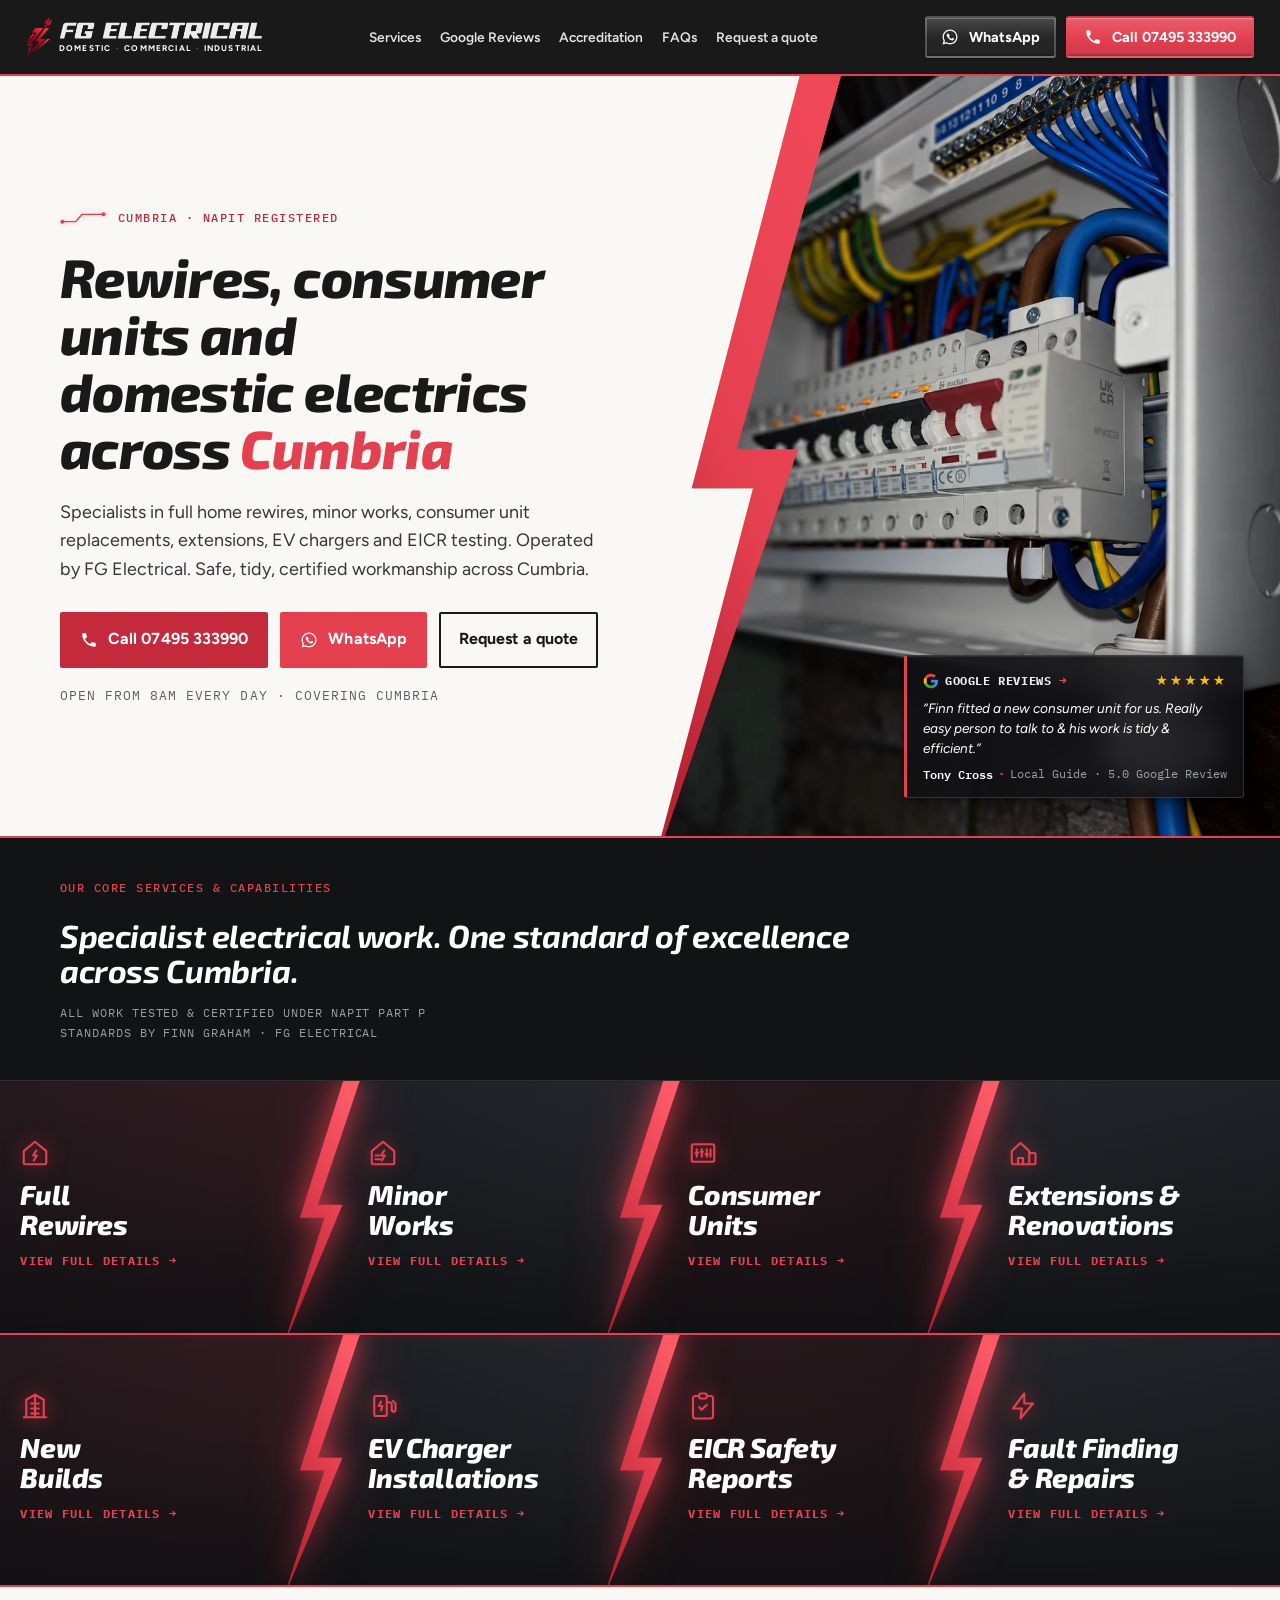
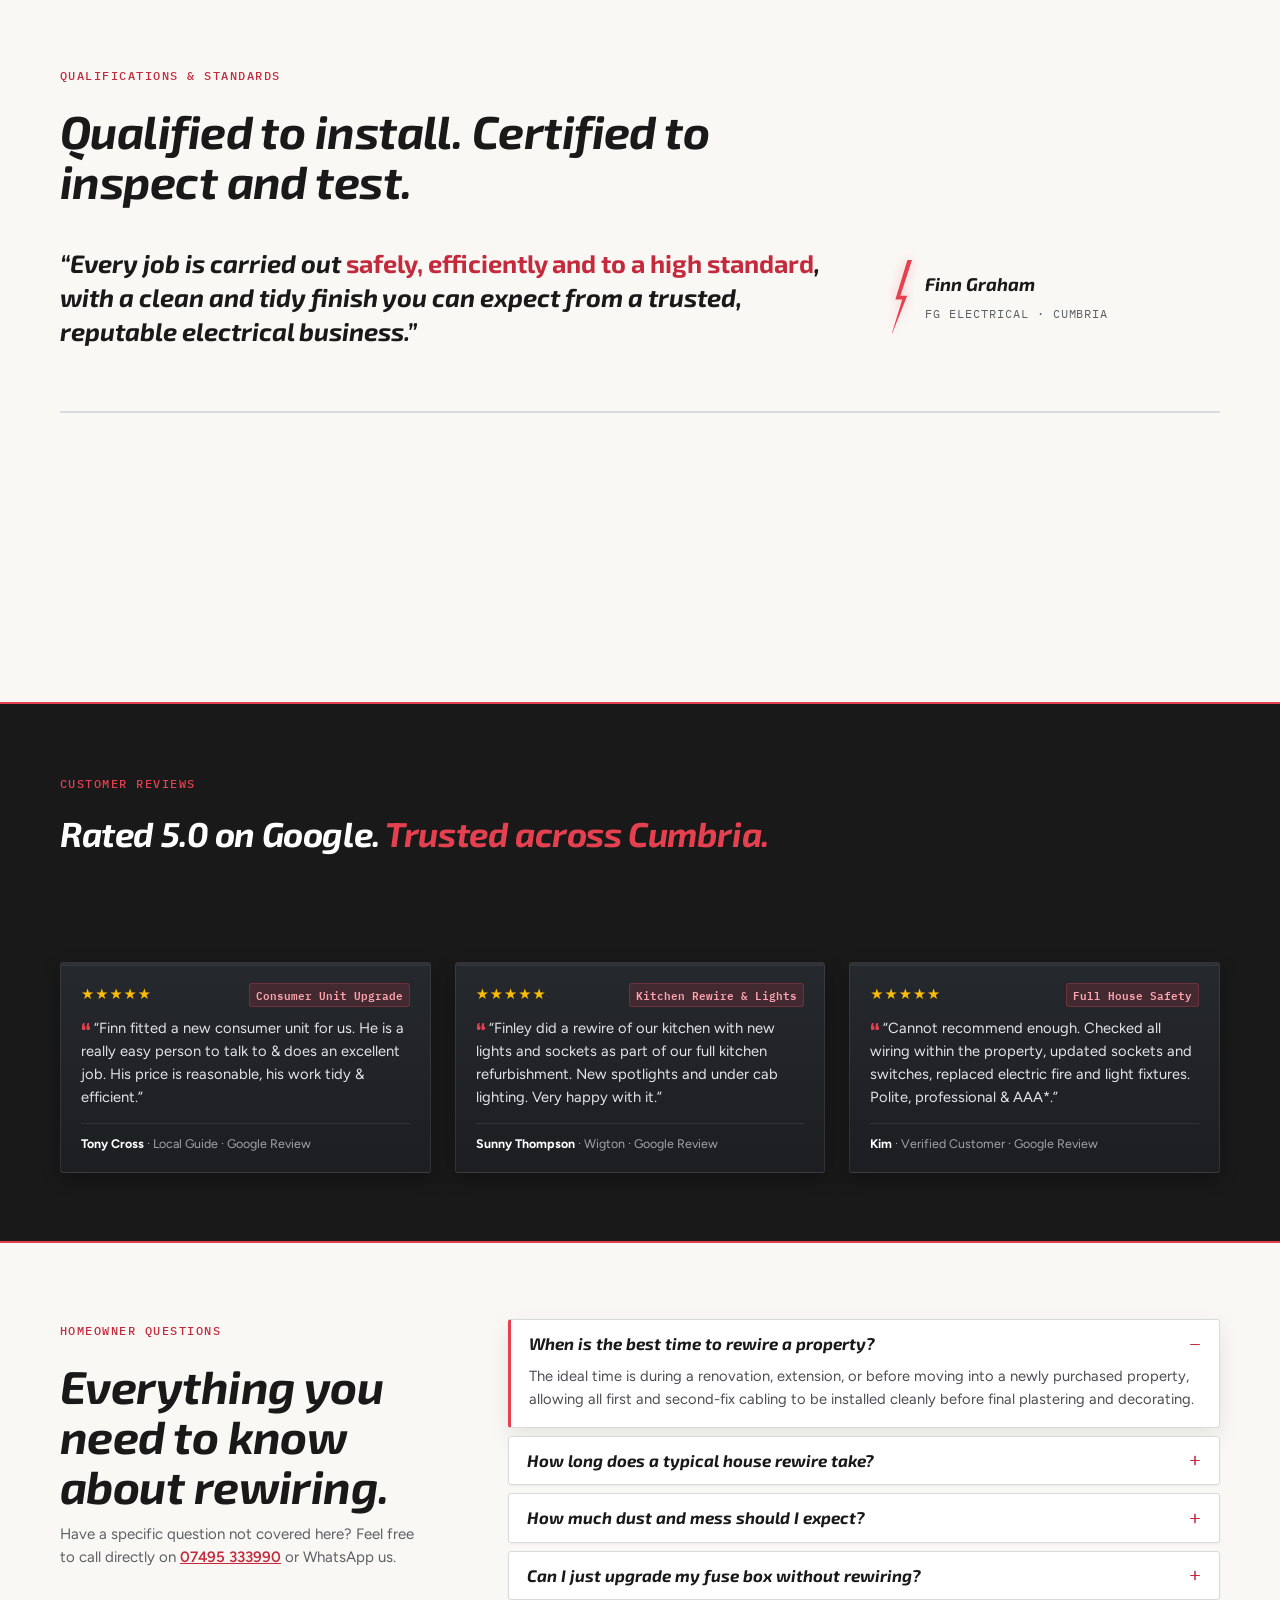
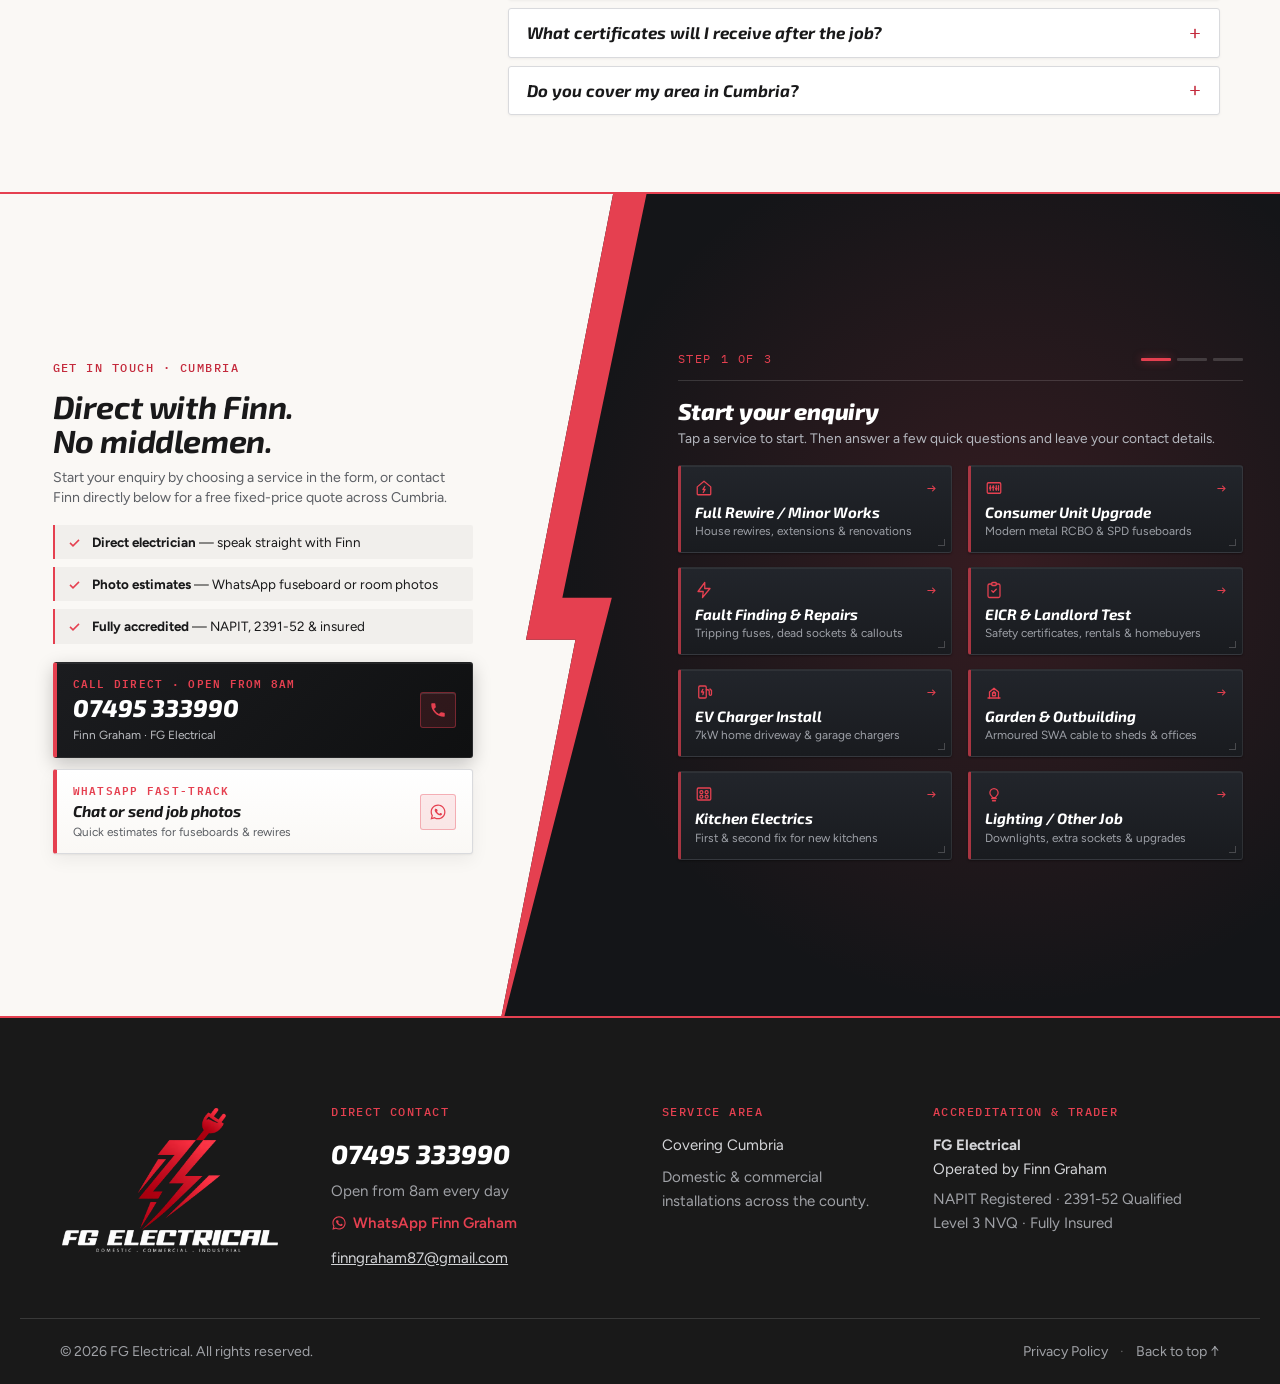
==== commit 81d8044f: "feat(mobile): redesign mobile menu tab and drawer with architectural precision and active states" ====
--- a/index.html
+++ b/index.html
@@ -3,7 +3,7 @@
 <head>
   <meta charset="utf-8">
   <meta name="viewport" content="width=device-width, initial-scale=1">
-  <title>Cumbria Rewires | Specialist Domestic Rewires & Consumer Units across Cumbria</title>
+  <title>FG Electrical | Electricians in Cumbria</title>
   <meta name="description" content="NAPIT registered, 2391-52 qualified rewires, consumer unit replacements, extensions, EV chargers and EICRs across Cumbria. Call 07495 333990.">
   <meta name="theme-color" content="#191919">
   <link rel="canonical" href="https://fg-electrical.co.uk/">
@@ -16,18 +16,18 @@
   <!-- Open Graph / WhatsApp / Facebook -->
   <meta property="og:type" content="website">
   <meta property="og:locale" content="en_GB">
-  <meta property="og:site_name" content="Cumbria Rewires · FG Electrical">
-  <meta property="og:title" content="Cumbria Rewires | Specialist Domestic Rewires &amp; Consumer Units">
+  <meta property="og:site_name" content="FG Electrical">
+  <meta property="og:title" content="FG Electrical | Electricians in Cumbria">
   <meta property="og:description" content="NAPIT registered, 2391-52 qualified rewires, consumer unit replacements, extensions, EV chargers and EICRs across Cumbria. Call 07495 333990.">
   <meta property="og:url" content="https://fg-electrical.co.uk/">
   <meta property="og:image" content="https://fg-electrical.co.uk/assets/og-preview.png">
   <meta property="og:image:width" content="1200">
   <meta property="og:image:height" content="630">
-  <meta property="og:image:alt" content="FG Electrical - Cumbria Rewires &amp; Consumer Unit Specialists">
+  <meta property="og:image:alt" content="FG Electrical - Electrical Services in Cumbria">
 
   <!-- Twitter Card -->
   <meta name="twitter:card" content="summary_large_image">
-  <meta name="twitter:title" content="Cumbria Rewires | Specialist Domestic Rewires &amp; Consumer Units">
+  <meta name="twitter:title" content="FG Electrical | Electricians in Cumbria">
   <meta name="twitter:description" content="NAPIT registered, 2391-52 qualified rewires, consumer unit replacements, extensions, EV chargers and EICRs across Cumbria. Call 07495 333990.">
   <meta name="twitter:image" content="https://fg-electrical.co.uk/assets/og-preview.png">
 
@@ -54,7 +54,6 @@
     "@context": "https://schema.org",
     "@type": "Electrician",
     "name": "FG Electrical",
-    "alternateName": "Cumbria Rewires",
     "description": "Specialist domestic house rewires, consumer unit replacements, extensions, EV chargers and EICR testing across Cumbria.",
     "url": "https://fg-electrical.co.uk/",
     "logo": "https://fg-electrical.co.uk/assets/fg-electrical-mark.png",
@@ -180,8 +179,88 @@
           <span><span class="btn__long">Call </span>07495 333990</span>
         </a>
       </div>
+      <button class="menu-toggle" type="button" aria-expanded="false" aria-controls="mobile-menu" aria-label="Toggle navigation menu">
+        <span class="menu-toggle__label">Menu</span>
+        <span class="menu-toggle__icon" aria-hidden="true">
+          <span class="menu-toggle__line"></span>
+          <span class="menu-toggle__line"></span>
+          <span class="menu-toggle__line"></span>
+        </span>
+      </button>
     </div>
   </header>
+
+  <!-- Mobile Navigation Drawer -->
+  <nav id="mobile-menu" class="mobile-menu" aria-label="Mobile navigation">
+    <div class="mobile-menu__inner">
+      <div class="mobile-menu__status">
+        <span class="mobile-menu__status-live"><span class="mobile-menu__status-dot" aria-hidden="true"></span>Open 8am–8pm &middot; 7 Days</span>
+        <span class="mobile-menu__status-badge">NAPIT Approved</span>
+      </div>
+
+      <div class="mobile-menu__group">
+        <div class="mobile-menu__section-head">
+          <p class="mobile-menu__section-label">Navigation</p>
+        </div>
+        <div class="mobile-menu__nav">
+          <a class="mobile-menu__link" href="index.html">
+            <span class="mobile-menu__link-main">Home</span>
+            <span class="mobile-menu__link-arrow" aria-hidden="true">&rarr;</span>
+          </a>
+          <a class="mobile-menu__link" href="reviews.html">
+            <span class="mobile-menu__link-main">Google Reviews</span>
+            <span class="mobile-menu__link-meta"><span class="mobile-menu__rating">&#9733; 5.0</span><span class="mobile-menu__link-arrow" aria-hidden="true">&rarr;</span></span>
+          </a>
+          <a class="mobile-menu__link" href="#accreditation">
+            <span class="mobile-menu__link-main">Accreditation &amp; Standards</span>
+            <span class="mobile-menu__link-arrow" aria-hidden="true">&rarr;</span>
+          </a>
+          <a class="mobile-menu__link" href="#faqs">
+            <span class="mobile-menu__link-main">FAQs &amp; Pricing Guide</span>
+            <span class="mobile-menu__link-arrow" aria-hidden="true">&rarr;</span>
+          </a>
+        </div>
+      </div>
+
+      <div class="mobile-menu__group">
+        <div class="mobile-menu__section-head">
+          <p class="mobile-menu__section-label">Electrical Services</p>
+          <a class="mobile-menu__section-action" href="#services">View overview &rarr;</a>
+        </div>
+        <div class="mobile-menu__services">
+          <a class="mobile-menu__service-chip mobile-menu__service-chip--wide" href="full-rewires.html"><span>Full House Rewires</span><span class="mobile-menu__chip-arrow" aria-hidden="true">&rarr;</span></a>
+          <a class="mobile-menu__service-chip" href="partial-rewires.html"><span>Partial Rewires</span><span class="mobile-menu__chip-arrow" aria-hidden="true">&rarr;</span></a>
+          <a class="mobile-menu__service-chip" href="consumer-units.html"><span>Consumer Units</span><span class="mobile-menu__chip-arrow" aria-hidden="true">&rarr;</span></a>
+          <a class="mobile-menu__service-chip" href="fault-finding.html"><span>Fault Finding</span><span class="mobile-menu__chip-arrow" aria-hidden="true">&rarr;</span></a>
+          <a class="mobile-menu__service-chip" href="eicr-reports.html"><span>EICR Reports</span><span class="mobile-menu__chip-arrow" aria-hidden="true">&rarr;</span></a>
+          <a class="mobile-menu__service-chip" href="ev-installations.html"><span>EV Chargers</span><span class="mobile-menu__chip-arrow" aria-hidden="true">&rarr;</span></a>
+          <a class="mobile-menu__service-chip" href="minor-works.html"><span>Minor Works</span><span class="mobile-menu__chip-arrow" aria-hidden="true">&rarr;</span></a>
+          <a class="mobile-menu__service-chip" href="extensions-renovations.html"><span>Extensions</span><span class="mobile-menu__chip-arrow" aria-hidden="true">&rarr;</span></a>
+          <a class="mobile-menu__service-chip" href="new-builds.html"><span>New Builds</span><span class="mobile-menu__chip-arrow" aria-hidden="true">&rarr;</span></a>
+        </div>
+      </div>
+
+      <div class="mobile-menu__actions">
+        <a class="mobile-menu__cta-quote" href="#quote">
+          <span>
+            Request a Free Quote
+            <span class="mobile-menu__cta-sub">Free survey &amp; clear scope across Cumbria</span>
+          </span>
+          <span aria-hidden="true">&rarr;</span>
+        </a>
+        <div class="mobile-menu__contact-row">
+          <a class="mobile-menu__btn-call" href="tel:+447495333990">
+            <svg class="ico" viewBox="0 0 24 24" aria-hidden="true"><use href="#ico-phone"/></svg>
+            <span>07495 333990</span>
+          </a>
+          <a class="mobile-menu__btn-wa" href="https://wa.me/447495333990" target="_blank" rel="noopener">
+            <svg class="ico" viewBox="0 0 24 24" aria-hidden="true"><use href="#ico-wa"/></svg>
+            <span>WhatsApp</span>
+          </a>
+        </div>
+      </div>
+    </div>
+  </nav>
 
   <main id="main">
     <!-- HERO -->
--- a/styles.css
+++ b/styles.css
@@ -200,6 +200,507 @@
 .btn--header:hover { background: var(--red-deep); }
 .btn--header-wa { min-height: 42px; padding: 0 14px; background: rgba(255,255,255,0.06); border-color: rgba(255,255,255,0.22); color: #fff; font-size: 0.9rem; }
 .btn--header-wa:hover { background: rgba(255,255,255,0.14); border-color: rgba(255,255,255,0.45); color: #fff; }
+
+/* Header */
+.site-header {
+  position: sticky; top: 0; z-index: 95; height: var(--header-h);
+  background: var(--charcoal);
+  color: #fff;
+  border-bottom: 2px solid var(--red);
+}
+
+/* Mobile Navigation Toggle Button — Precision Switchgear Tab */
+.menu-toggle {
+  --ease-out-strong: cubic-bezier(0.23, 1, 0.32, 1);
+  display: none;
+  align-items: center;
+  gap: 10px;
+  min-height: 42px;
+  height: 42px;
+  padding: 0 5px 0 13px;
+  background: #232427;
+  border: 1px solid rgba(255, 255, 255, 0.16);
+  border-left: 3px solid var(--red);
+  border-radius: 4px;
+  color: #FFFFFF;
+  font-family: var(--body);
+  font-size: 0.78rem;
+  font-weight: 700;
+  letter-spacing: 0.08em;
+  text-transform: uppercase;
+  cursor: pointer;
+  flex-shrink: 0;
+  position: relative;
+  box-shadow: inset 0 1px 0 rgba(255, 255, 255, 0.08), 0 2px 6px rgba(0, 0, 0, 0.25);
+  transition:
+    background-color 180ms var(--ease-out-strong),
+    border-color 180ms var(--ease-out-strong),
+    transform 150ms var(--ease-out-strong),
+    box-shadow 180ms var(--ease-out-strong);
+  touch-action: manipulation;
+  -webkit-tap-highlight-color: transparent;
+  z-index: 100;
+}
+.menu-toggle:focus-visible {
+  outline: 2px solid var(--red);
+  outline-offset: 2px;
+}
+.menu-toggle:active {
+  transform: scale(0.97);
+}
+@media (hover: hover) and (pointer: fine) {
+  .menu-toggle:hover {
+    background: #2B2C30;
+    border-color: rgba(255, 255, 255, 0.28);
+    border-left-color: var(--red);
+  }
+}
+
+.menu-toggle__label {
+  line-height: 1;
+  letter-spacing: 0.09em;
+  color: #FFFFFF;
+  user-select: none;
+}
+
+/* Tactile Icon Well inside Toggle */
+.menu-toggle__icon {
+  position: relative;
+  width: 30px;
+  height: 30px;
+  border-radius: 3px;
+  background: rgba(255, 255, 255, 0.06);
+  border: 1px solid rgba(255, 255, 255, 0.08);
+  display: inline-flex;
+  align-items: center;
+  justify-content: center;
+  flex-shrink: 0;
+  transition:
+    background-color 180ms var(--ease-out-strong),
+    border-color 180ms var(--ease-out-strong);
+}
+.menu-toggle__line {
+  position: absolute;
+  left: 7px;
+  width: 14px;
+  height: 1.8px;
+  background: #FFFFFF;
+  border-radius: 1px;
+  transform-origin: center;
+  transition:
+    transform 220ms var(--ease-out-strong),
+    opacity 160ms ease,
+    width 180ms var(--ease-out-strong),
+    left 180ms var(--ease-out-strong),
+    background-color 180ms ease;
+}
+.menu-toggle__line:nth-child(1) {
+  transform: translateY(-4.5px);
+}
+.menu-toggle__line:nth-child(2) {
+  width: 10px;
+  left: 11px;
+  background: var(--red);
+  transform: translateY(0);
+}
+.menu-toggle__line:nth-child(3) {
+  transform: translateY(4.5px);
+}
+
+/* Open State: Switch Well Energises Crimson with Crisp White 'X' */
+.menu-toggle[aria-expanded="true"] {
+  background: #1C1D20;
+  border-color: rgba(229, 64, 80, 0.55);
+  border-left-color: var(--red);
+  box-shadow: 0 4px 14px rgba(0, 0, 0, 0.35);
+}
+.menu-toggle[aria-expanded="true"] .menu-toggle__icon {
+  background: var(--red);
+  border-color: #FF5A68;
+}
+.menu-toggle[aria-expanded="true"] .menu-toggle__line:nth-child(1) {
+  transform: translateY(0) rotate(45deg);
+  background: #FFFFFF;
+}
+.menu-toggle[aria-expanded="true"] .menu-toggle__line:nth-child(2) {
+  opacity: 0;
+  transform: scaleX(0);
+}
+.menu-toggle[aria-expanded="true"] .menu-toggle__line:nth-child(3) {
+  transform: translateY(0) rotate(-45deg);
+  background: #FFFFFF;
+}
+
+/* Mobile Navigation Drawer — Structured Trade Navigation Panel */
+.mobile-menu {
+  --ease-drawer: cubic-bezier(0.23, 1, 0.32, 1);
+  display: none;
+  position: fixed;
+  top: var(--header-h);
+  left: 0;
+  right: 0;
+  bottom: 0;
+  background-color: #141518;
+  background-image: linear-gradient(180deg, #191A1E 0%, #121316 100%);
+  z-index: 90;
+  overflow-y: auto;
+  overscroll-behavior: contain;
+  -webkit-overflow-scrolling: touch;
+  padding: 16px clamp(16px, 4vw, 24px) calc(28px + env(safe-area-inset-bottom));
+  opacity: 0;
+  visibility: hidden;
+  pointer-events: none;
+  transform: translateY(-6px);
+  transition:
+    opacity 180ms ease-out,
+    transform 220ms var(--ease-drawer),
+    visibility 180ms;
+}
+.mobile-menu.is-open {
+  opacity: 1;
+  visibility: visible;
+  pointer-events: auto;
+  transform: translateY(0);
+}
+body.menu-open {
+  overflow: hidden !important;
+}
+body.menu-open .dock {
+  opacity: 0 !important;
+  pointer-events: none !important;
+  transform: translateY(10px);
+  transition: opacity 150ms ease-out, transform 150ms ease-out;
+}
+
+.mobile-menu__inner {
+  display: flex;
+  flex-direction: column;
+  gap: 16px;
+  max-width: 500px;
+  margin-inline: auto;
+}
+
+/* Staggered group reveal when drawer opens (snappy 0ms delay on exit) */
+.mobile-menu__status,
+.mobile-menu__group,
+.mobile-menu__actions {
+  opacity: 0;
+  transform: translateY(6px);
+  transition:
+    opacity 180ms ease-out,
+    transform 200ms var(--ease-drawer);
+}
+.mobile-menu.is-open .mobile-menu__status,
+.mobile-menu.is-open .mobile-menu__group,
+.mobile-menu.is-open .mobile-menu__actions {
+  opacity: 1;
+  transform: translateY(0);
+}
+.mobile-menu.is-open .mobile-menu__status { transition-delay: 15ms; }
+.mobile-menu.is-open .mobile-menu__inner > :nth-child(2) { transition-delay: 40ms; }
+.mobile-menu.is-open .mobile-menu__inner > :nth-child(3) { transition-delay: 65ms; }
+.mobile-menu.is-open .mobile-menu__actions { transition-delay: 90ms; }
+
+/* Top Live Credentials & Availability Strip */
+.mobile-menu__status {
+  display: flex;
+  align-items: center;
+  justify-content: space-between;
+  gap: 8px;
+  padding: 8px 12px;
+  background: rgba(255, 255, 255, 0.035);
+  border: 1px solid rgba(255, 255, 255, 0.08);
+  border-radius: 4px;
+  font-family: var(--mono);
+  font-size: 0.66rem;
+  font-weight: 600;
+  letter-spacing: 0.06em;
+  text-transform: uppercase;
+  color: #D4D5D8;
+}
+.mobile-menu__status-live {
+  display: inline-flex;
+  align-items: center;
+  gap: 7px;
+  color: #FFFFFF;
+}
+.mobile-menu__status-dot {
+  width: 7px;
+  height: 7px;
+  border-radius: 50%;
+  background: #25D366;
+  box-shadow: 0 0 0 3px rgba(37, 211, 102, 0.2);
+  flex-shrink: 0;
+}
+.mobile-menu__status-badge {
+  color: var(--red);
+  font-weight: 700;
+}
+
+/* Section Headers */
+.mobile-menu__section-head {
+  display: flex;
+  align-items: center;
+  justify-content: space-between;
+  gap: 10px;
+  margin-bottom: 8px;
+}
+.mobile-menu__section-label {
+  font-family: var(--mono);
+  font-size: 0.66rem;
+  font-weight: 600;
+  letter-spacing: 0.12em;
+  color: #9EA1A8;
+  text-transform: uppercase;
+  margin: 0;
+}
+.mobile-menu__section-action {
+  font-family: var(--mono);
+  font-size: 0.66rem;
+  font-weight: 600;
+  letter-spacing: 0.06em;
+  color: var(--red);
+  text-decoration: none;
+  text-transform: uppercase;
+  transition: color 150ms ease;
+}
+.mobile-menu__section-action:active {
+  color: #FFFFFF;
+}
+
+/* Primary Navigation List */
+.mobile-menu__nav {
+  display: flex;
+  flex-direction: column;
+  background: #1C1D21;
+  border: 1px solid rgba(255, 255, 255, 0.09);
+  border-radius: 5px;
+  overflow: hidden;
+}
+.mobile-menu__link {
+  display: flex;
+  align-items: center;
+  justify-content: space-between;
+  gap: 12px;
+  min-height: 46px;
+  padding: 10px 14px;
+  color: #F3F4F6;
+  text-decoration: none;
+  font-family: var(--body);
+  font-size: 0.96rem;
+  font-weight: 600;
+  border-bottom: 1px solid rgba(255, 255, 255, 0.06);
+  position: relative;
+  transition:
+    background-color 150ms ease,
+    color 150ms ease,
+    transform 150ms ease-out;
+}
+.mobile-menu__link:last-child {
+  border-bottom: none;
+}
+.mobile-menu__link:active {
+  background: rgba(229, 64, 80, 0.12);
+  color: #FFFFFF;
+}
+@media (hover: hover) and (pointer: fine) {
+  .mobile-menu__link:hover {
+    background: rgba(255, 255, 255, 0.04);
+    color: #FFFFFF;
+  }
+}
+.mobile-menu__link.is-current {
+  background: rgba(229, 64, 80, 0.1);
+  color: #FFFFFF;
+  font-weight: 700;
+  box-shadow: inset 3px 0 0 var(--red);
+}
+.mobile-menu__link-main {
+  display: inline-flex;
+  align-items: center;
+  gap: 10px;
+}
+.mobile-menu__link-meta {
+  display: inline-flex;
+  align-items: center;
+  gap: 8px;
+}
+.mobile-menu__rating {
+  display: inline-flex;
+  align-items: center;
+  gap: 4px;
+  padding: 2px 7px;
+  border-radius: 3px;
+  background: rgba(251, 188, 4, 0.14);
+  border: 1px solid rgba(251, 188, 4, 0.32);
+  color: #FBBC04;
+  font-family: var(--mono);
+  font-size: 0.72rem;
+  font-weight: 700;
+  letter-spacing: 0.02em;
+}
+.mobile-menu__link-arrow {
+  color: #7A7E87;
+  font-size: 0.92rem;
+  transition: transform 160ms ease-out, color 160ms ease;
+}
+.mobile-menu__link.is-current .mobile-menu__link-arrow,
+.mobile-menu__link:active .mobile-menu__link-arrow {
+  color: var(--red);
+  transform: translateX(2px);
+}
+
+/* Complete 9-Service Grid */
+.mobile-menu__services {
+  display: grid;
+  grid-template-columns: repeat(2, minmax(0, 1fr));
+  gap: 6px;
+}
+.mobile-menu__service-chip {
+  display: flex;
+  align-items: center;
+  justify-content: space-between;
+  gap: 6px;
+  min-height: 42px;
+  padding: 8px 11px;
+  background: #1C1D21;
+  border: 1px solid rgba(255, 255, 255, 0.08);
+  border-left: 2px solid rgba(229, 64, 80, 0.55);
+  border-radius: 4px;
+  color: #E5E7EB;
+  text-decoration: none;
+  font-family: var(--body);
+  font-size: 0.83rem;
+  font-weight: 600;
+  line-height: 1.2;
+  transition:
+    background-color 150ms ease,
+    border-color 150ms ease,
+    color 150ms ease,
+    transform 140ms ease-out;
+}
+.mobile-menu__service-chip:active {
+  transform: scale(0.98);
+  background: rgba(229, 64, 80, 0.14);
+  border-color: var(--red);
+  color: #FFFFFF;
+}
+@media (hover: hover) and (pointer: fine) {
+  .mobile-menu__service-chip:hover {
+    background: #24262B;
+    border-color: rgba(255, 255, 255, 0.2);
+    border-left-color: var(--red);
+    color: #FFFFFF;
+  }
+}
+.mobile-menu__service-chip.is-current {
+  background: rgba(229, 64, 80, 0.15);
+  border-color: var(--red);
+  border-left-width: 3px;
+  color: #FFFFFF;
+  font-weight: 700;
+}
+.mobile-menu__service-chip--wide {
+  grid-column: 1 / -1;
+}
+.mobile-menu__chip-arrow {
+  color: rgba(255, 255, 255, 0.35);
+  font-size: 0.78rem;
+  flex-shrink: 0;
+}
+.mobile-menu__service-chip.is-current .mobile-menu__chip-arrow {
+  color: var(--red);
+}
+
+/* Primary Conversion & Direct Contact Dock */
+.mobile-menu__actions {
+  display: flex;
+  flex-direction: column;
+  gap: 8px;
+  padding-top: 4px;
+}
+.mobile-menu__cta-quote {
+  display: flex;
+  align-items: center;
+  justify-content: space-between;
+  min-height: 50px;
+  padding: 11px 16px;
+  background: var(--red-deep);
+  border: 1px solid #E54050;
+  border-radius: 4px;
+  color: #FFFFFF;
+  text-decoration: none;
+  font-family: var(--body);
+  font-weight: 700;
+  font-size: 0.96rem;
+  box-shadow: 0 4px 12px rgba(0, 0, 0, 0.28);
+  transition: background-color 160ms ease, transform 150ms ease-out;
+}
+.mobile-menu__cta-quote:active {
+  transform: scale(0.98);
+  background: #A81F31;
+}
+.mobile-menu__cta-sub {
+  display: block;
+  font-family: var(--mono);
+  font-size: 0.64rem;
+  font-weight: 500;
+  letter-spacing: 0.04em;
+  color: rgba(255, 255, 255, 0.82);
+  margin-top: 2px;
+}
+.mobile-menu__contact-row {
+  display: grid;
+  grid-template-columns: 1fr 1fr;
+  gap: 8px;
+}
+.mobile-menu__btn-call,
+.mobile-menu__btn-wa {
+  display: inline-flex;
+  align-items: center;
+  justify-content: center;
+  gap: 8px;
+  min-height: 46px;
+  padding: 0 12px;
+  border-radius: 4px;
+  text-decoration: none;
+  font-family: var(--body);
+  font-weight: 700;
+  font-size: 0.88rem;
+  transition: background-color 160ms ease, border-color 160ms ease, transform 150ms ease-out;
+}
+.mobile-menu__btn-call {
+  background: #232428;
+  border: 1px solid rgba(255, 255, 255, 0.18);
+  color: #FFFFFF;
+}
+.mobile-menu__btn-call .ico {
+  color: var(--red);
+}
+.mobile-menu__btn-wa {
+  background: #232428;
+  border: 1px solid rgba(255, 255, 255, 0.18);
+  color: #FFFFFF;
+}
+.mobile-menu__btn-wa .ico {
+  color: #25D366;
+}
+.mobile-menu__btn-call:active,
+.mobile-menu__btn-wa:active {
+  transform: scale(0.97);
+  background: #2D2F34;
+  border-color: rgba(255, 255, 255, 0.35);
+}
+.mobile-menu__footer {
+  text-align: center;
+  font-family: var(--mono);
+  color: #8A8E96;
+  font-size: 0.66rem;
+  letter-spacing: 0.04em;
+  line-height: 1.45;
+  margin-top: 2px;
+}
+
 
 /* Hero */
 .hero {
@@ -1351,10 +1852,12 @@
   :root { --header-h: 64px; }
   .nav { display: none; }
   .site-header__inner { justify-content: space-between; }
-  .brand { width: clamp(210px, 34vw, 245px); gap: 6px; }
+  .brand { width: clamp(200px, 34vw, 245px); gap: 6px; }
   .brand__symbol { height: 36px; width: auto; }
-  .header-actions { margin-left: auto; }
+  .header-actions { margin-left: auto; margin-right: 8px; }
   .btn--header-wa { display: none; }
+  .menu-toggle { display: inline-flex; }
+  .mobile-menu { display: block; }
 
   .hero:has(.hero__media) { min-height: 0; display: block; }
   .hero__inner { padding-block: 48px 36px; }
@@ -1395,11 +1898,12 @@
 }
 
 @media (max-width: 560px) {
-  :root { --pad: 20px; }
-  .site-header__inner { gap: 12px; }
-  .brand { width: clamp(205px, 62vw, 238px); gap: 6px; }
+  :root { --pad: 18px; }
+  .site-header__inner { gap: 10px; }
+  .brand { width: clamp(185px, 56vw, 230px); gap: 6px; }
   .brand__symbol { height: 34px; width: auto; }
   .header-actions { display: none; }
+  .menu-toggle { display: inline-flex; margin-left: auto; }
 
   .hero__inner { padding-block: 34px 30px; }
   .hero__copy { max-width: none; }
